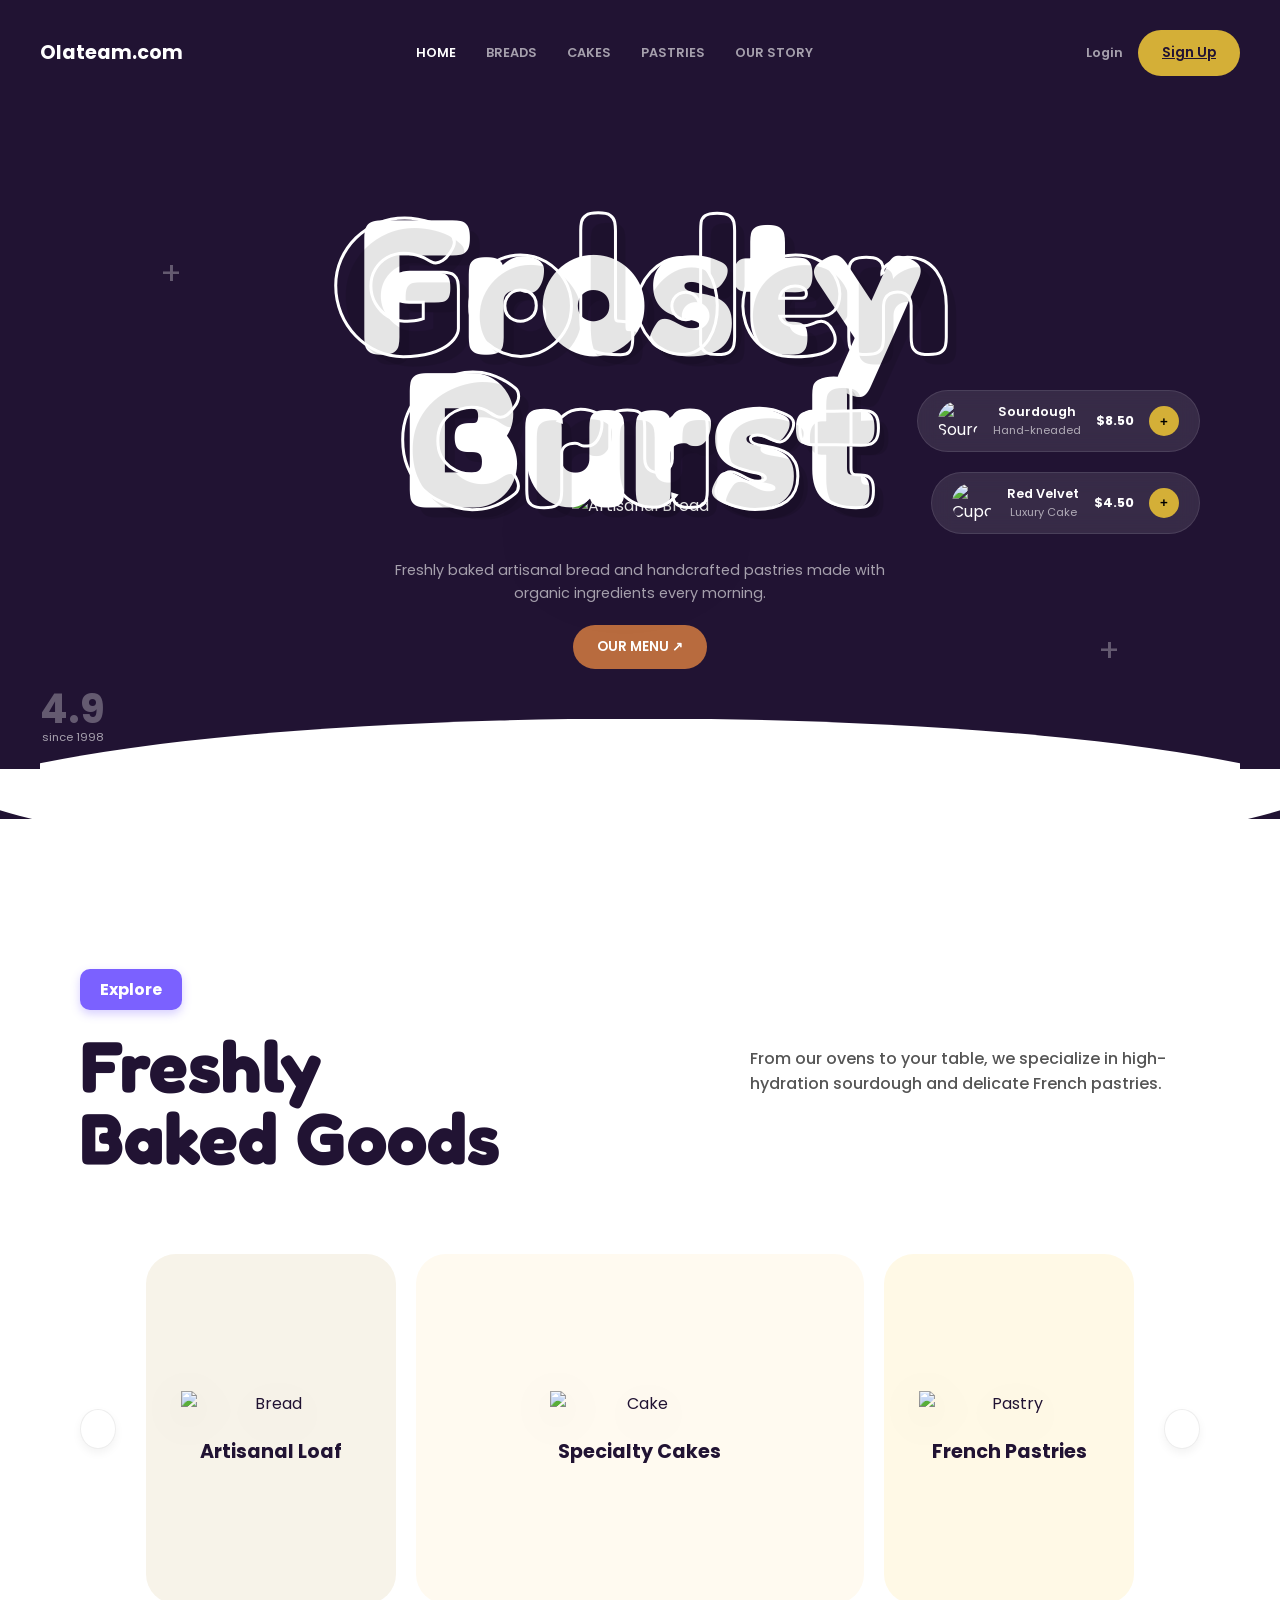
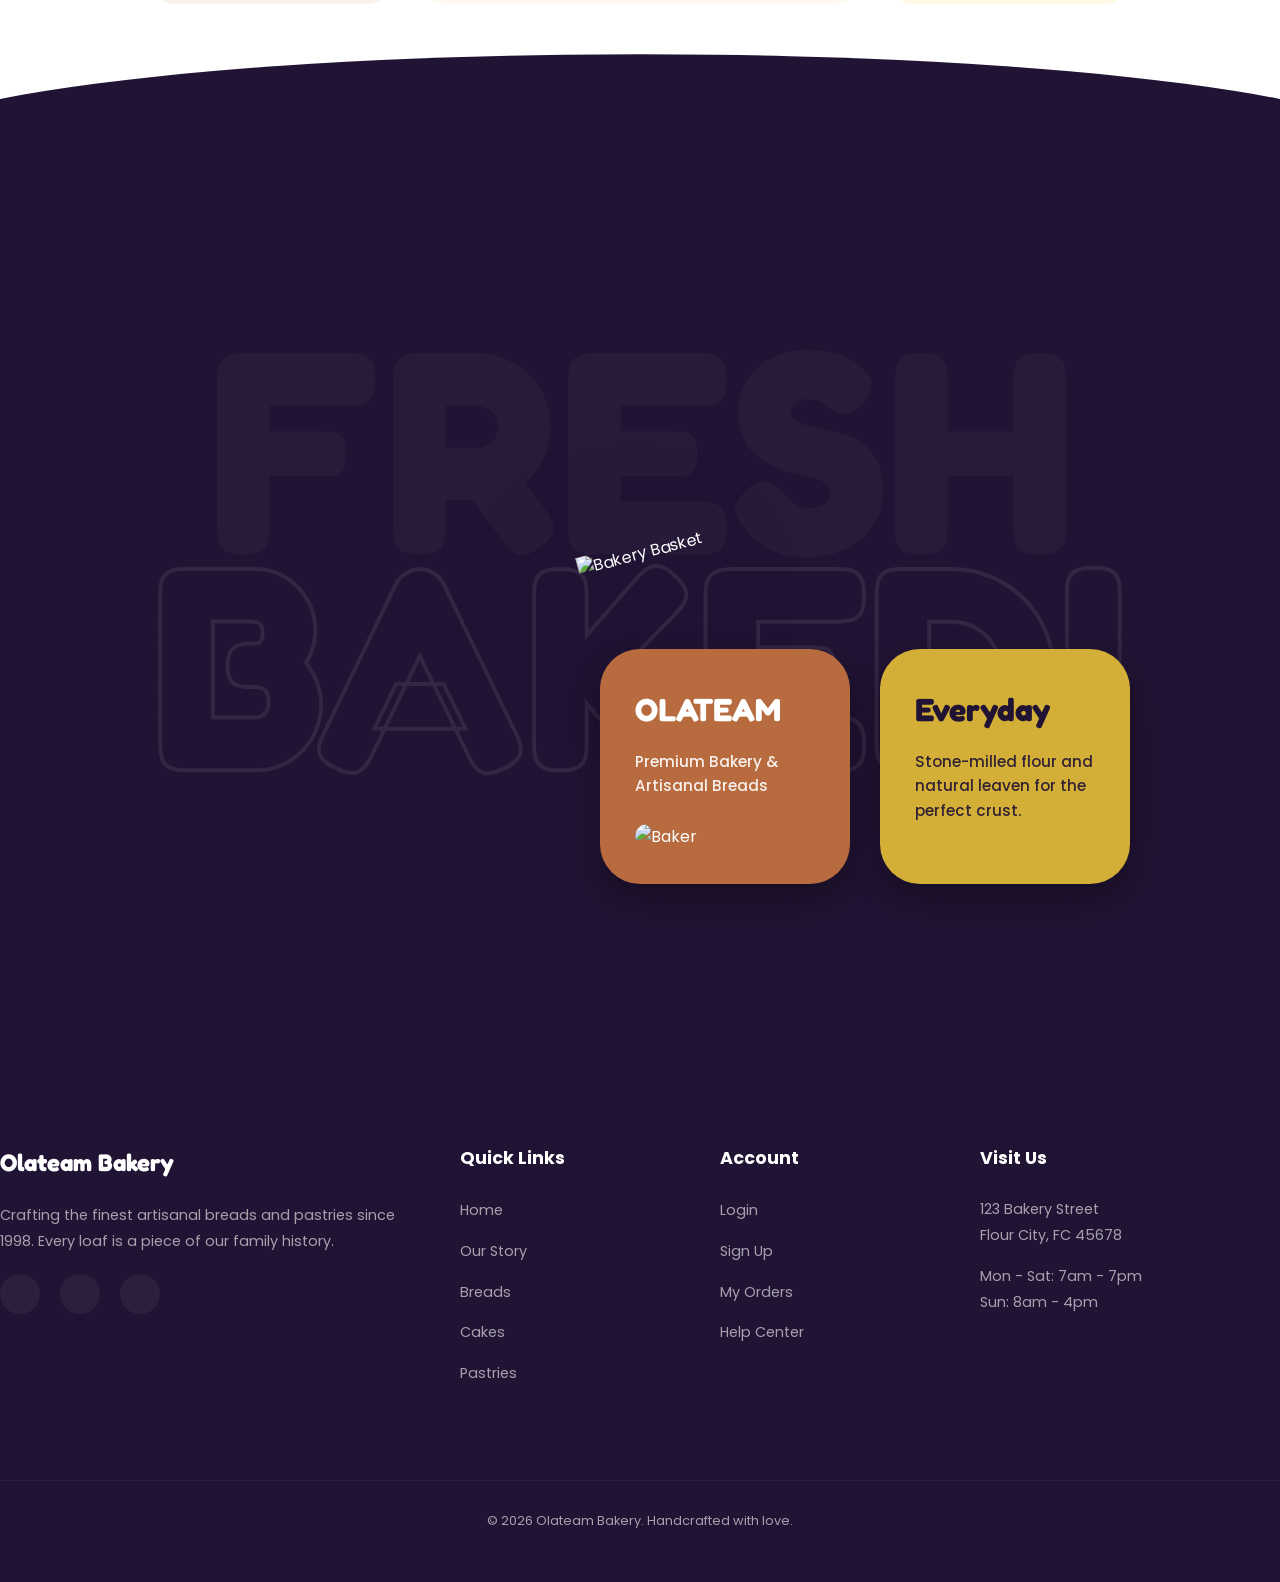
==== index.html @ dab2d13b "first commit" ====
<!DOCTYPE html>
<html lang="en">

<head>
    <meta charset="UTF-8">
    <meta name="viewport" content="width=device-width, initial-scale=1.0">
    <title>Frosty Burst | Delicious Ice Cream</title>
    <link rel="stylesheet" href="styles.css">
    <!-- Google Fonts -->
    <link rel="preconnect" href="https://fonts.googleapis.com">
    <link rel="preconnect" href="https://fonts.gstatic.com" crossorigin>
    <link
        href="https://fonts.googleapis.com/css2?family=Fredoka:wght@300..700&family=Poppins:wght@300;400;600;700&display=swap"
        rel="stylesheet">
    <!-- Lucide Icons -->
    <script src="https://unpkg.com/lucide@latest"></script>
</head>

<body>
    <div class="app-container">
        <!-- Header -->
        <header class="header">
            <div class="logo">Olateam.com</div>
            <nav class="nav">
                <a href="index.html" class="nav-link active">HOME</a>
                <a href="breads.html" class="nav-link">BREADS</a>
                <a href="cakes.html" class="nav-link">CAKES</a>
                <a href="pastries.html" class="nav-link">PASTRIES</a>
                <a href="story.html" class="nav-link">OUR STORY</a>
                <!-- Mobile only links -->
                <a href="login.html" class="nav-link mobile-only">LOGIN</a>
                <a href="signup.html" class="nav-link mobile-only">SIGN UP</a>
            </nav>
            <div class="header-actions">
                <button class="icon-btn" aria-label="Search"><i data-lucide="search"></i></button>
                <button class="icon-btn" aria-label="Cart">
                    <i data-lucide="shopping-bag"></i>
                </button>
                <div class="auth-actions desktop-only">
                    <a href="login.html" class="nav-link">Login</a>
                    <a href="signup.html" class="cta-btn secondary">Sign Up</a>
                </div>
            </div>
        </header>

        <main>
            <!-- Hero Section -->
            <section class="hero centered">
                <div class="hero-content">
                    <h1 class="hero-title">Golden <br> Crust</h1>
                    <div class="hero-character-container">
                        <!-- High quality Artisanal Bread Image -->
                        <img src="https://images.unsplash.com/photo-1549931319-a545dcf3bc73?q=80&w=2070&auto=format&fit=crop"
                            alt="Artisanal Bread" class="hero-img">
                        <div class="decoration dec-1">+</div>
                        <div class="decoration dec-2">+</div>
                        <div class="decoration dec-3">
                            <span class="rating">4.9</span>
                            <span class="sub">since 1998</span>
                        </div>
                    </div>
                    <div class="hero-details">
                        <p class="hero-text">Freshly baked artisanal bread and handcrafted pastries made with organic
                            ingredients every morning.</p>
                        <button class="cta-btn primary">OUR MENU <span class="arrow">↗</span></button>
                    </div>

                    <!-- Quick Menu List -->
                    <div class="quick-menu floating-side">
                        <div class="menu-item">
                            <img src="https://images.unsplash.com/photo-1541167760496-1628856ab772?q=80&w=100&auto=format&fit=crop"
                                alt="Sourdough" class="item-icon">
                            <div class="item-info">
                                <span class="item-name">Sourdough</span>
                                <span class="item-desc">Hand-kneaded</span>
                            </div>
                            <span class="item-price">$8.50</span>
                            <button class="add-btn">+</button>
                        </div>
                        <div class="menu-item">
                            <img src="https://images.unsplash.com/photo-1588195538326-c5b1e9f80a1b?q=80&w=100&auto=format&fit=crop"
                                alt="Cupcake" class="item-icon">
                            <div class="item-info">
                                <span class="item-name">Red Velvet</span>
                                <span class="item-desc">Luxury Cake</span>
                            </div>
                            <span class="item-price">$4.50</span>
                            <button class="add-btn">+</button>
                        </div>
                    </div>
                </div>
            </section>

            <!-- Modal for Real-time Validation -->
            <div id="orderModal" class="modal">
                <div class="modal-content">
                    <span class="close-btn">&times;</span>
                    <h2>Order Your Treats</h2>
                    <form id="orderForm" novalidate>
                        <div class="form-group">
                            <label for="fullName">Full Name</label>
                            <input type="text" id="fullName" placeholder="John Doe" required>
                            <span class="error-msg" id="nameError">Name must be at least 3 characters.</span>
                        </div>
                        <div class="form-group">
                            <label for="email">Email Address</label>
                            <input type="email" id="email" placeholder="john@example.com" required>
                            <span class="error-msg" id="emailError">Please enter a valid email.</span>
                        </div>
                        <div class="form-group">
                            <label for="product">Select Treat</label>
                            <select id="product" required>
                                <option value="">Select a product...</option>
                                <option value="sourdough">Artisanal Sourdough</option>
                                <option value="croissant">Golden Croissant</option>
                                <option value="cake">Luxury Tiered Cake</option>
                            </select>
                            <span class="error-msg" id="productError">Please select a treat.</span>
                        </div>
                        <button type="submit" class="cta-btn primary full-width">Place Order</button>
                    </form>
                </div>
            </div>

            <!-- Creations Section -->
            <section class="creations">
                <div class="section-header">
                    <div class="title-group">
                        <span class="badge">Explore</span>
                        <h2 class="section-title">Freshly <br> Baked Goods</h2>
                    </div>
                    <p class="section-desc">From our ovens to your table, we specialize in high-hydration sourdough and
                        delicate French pastries.</p>
                </div>

                <div class="carousel-container">
                    <button class="carousel-nav prev" aria-label="Previous"><i data-lucide="chevron-left"></i></button>
                    <div class="carousel">
                        <div class="product-card" style="--bg-color: #f7f3e9;">
                            <img src="https://images.unsplash.com/photo-1555507036-ab1f4038808a?q=80&w=300&auto=format&fit=crop"
                                alt="Bread">
                            <h3>Artisanal Loaf</h3>
                        </div>
                        <div class="product-card active" style="--bg-color: #fffaf0;">
                            <img src="https://images.unsplash.com/photo-1578985545062-69928b1d9587?q=80&w=300&auto=format&fit=crop"
                                alt="Cake">
                            <h3>Specialty Cakes</h3>
                        </div>
                        <div class="product-card" style="--bg-color: #fff9e6;">
                            <img src="https://images.unsplash.com/photo-1555507036-ab1f4038808a?q=80&w=300&auto=format&fit=crop"
                                alt="Pastry">
                            <h3>French Pastries</h3>
                        </div>
                    </div>
                    <button class="carousel-nav next" aria-label="Next"><i data-lucide="chevron-right"></i></button>
                </div>
            </section>

            <!-- Promo/Delight Section -->
            <section class="promo">
                <div class="promo-content">
                    <div class="promo-text-bg">
                        <span class="bg-word">FRESH</span>
                        <span class="bg-word outline">BAKED!</span>
                    </div>
                    <div class="promo-image-main">
                        <!-- High quality Bakery Basket Image -->
                        <img src="https://images.unsplash.com/photo-1509440159596-0249088772ff?q=80&w=2072&auto=format&fit=crop"
                            alt="Bakery Basket">
                    </div>

                    <div class="promo-info-cards">
                        <div class="info-card orange">
                            <h3>OLATEAM</h3>
                            <p>Premium Bakery & Artisanal Breads</p>
                            <img src="https://images.unsplash.com/photo-1556210331-09bb098863f9?q=80&w=300&auto=format&fit=crop"
                                alt="Baker">
                        </div>
                        <div class="info-card yellow">
                            <h3>Everyday</h3>
                            <p>Stone-milled flour and natural leaven for the perfect crust.</p>
                        </div>
                    </div>
                </div>
            </section>
        </main>
    </div>

    <footer class="footer">
        <div class="footer-content">
            <div class="footer-section main">
                <div class="footer-logo">Olateam Bakery</div>
                <p class="footer-desc">Crafting the finest artisanal breads and pastries since 1998. Every loaf is a
                    piece of our family history.</p>
                <div class="social-links">
                    <a href="#" aria-label="Facebook"><i data-lucide="facebook"></i></a>
                    <a href="#" aria-label="Instagram"><i data-lucide="instagram"></i></a>
                    <a href="#" aria-label="Twitter"><i data-lucide="twitter"></i></a>
                </div>
            </div>
            <div class="footer-section links">
                <h3 class="footer-title">Quick Links</h3>
                <ul class="footer-links">
                    <li><a href="index.html">Home</a></li>
                    <li><a href="story.html">Our Story</a></li>
                    <li><a href="breads.html">Breads</a></li>
                    <li><a href="cakes.html">Cakes</a></li>
                    <li><a href="pastries.html">Pastries</a></li>
                </ul>
            </div>
            <div class="footer-section links">
                <h3 class="footer-title">Account</h3>
                <ul class="footer-links">
                    <li><a href="login.html">Login</a></li>
                    <li><a href="signup.html">Sign Up</a></li>
                    <li><a href="#">My Orders</a></li>
                    <li><a href="#">Help Center</a></li>
                </ul>
            </div>
            <div class="footer-section contact">
                <h3 class="footer-title">Visit Us</h3>
                <p class="footer-desc">123 Bakery Street<br>Flour City, FC 45678</p>
                <p class="footer-desc" style="margin-top: 15px;">Mon - Sat: 7am - 7pm<br>Sun: 8am - 4pm</p>
            </div>
        </div>
        <div class="footer-bottom">
            <p>&copy; 2026 Olateam Bakery. Handcrafted with love.</p>
        </div>
    </footer>

    <script src="script.js"></script>
    <script>
        lucide.createIcons();
    </script>
</body>

</html>
---- styles.css ----
:root {
    --primary-bg: #211333;
    /* Darker, more premium purple-black */
    --accent-yellow: #d4af37;
    /* Metallic Gold */
    --accent-orange: #b86b3e;
    /* Warm Crust Orange */
    --text-white: #ffffff;
    --text-muted: rgba(255, 255, 255, 0.6);
    --card-bg-light: #fffaf0;
    /* Creamy card background */
    --font-heading: 'Fredoka', sans-serif;
    --font-body: 'Poppins', sans-serif;
    --transition: all 0.4s cubic-bezier(0.165, 0.84, 0.44, 1);
}

* {
    margin: 0;
    padding: 0;
    box-sizing: border-box;
}

body {
    font-family: var(--font-body);
    background-color: var(--primary-bg);
    color: var(--text-white);
    overflow-x: hidden;
    line-height: 1.6;
}

.app-container {
    max-width: 1440px;
    margin: 0 auto;
    padding: 0 40px;
}

/* Header */
.header {
    display: flex;
    justify-content: space-between;
    align-items: center;
    padding: 30px 0;
}

.logo {
    font-size: 1.2rem;
    font-weight: 700;
    color: var(--text-white);
}

.nav {
    display: flex;
    gap: 30px;
}

.nav-link {
    text-decoration: none;
    color: var(--text-muted);
    font-size: 0.8rem;
    font-weight: 600;
    transition: var(--transition);
}

.nav-link:hover,
.nav-link.active {
    color: var(--text-white);
}

.header-actions {
    display: flex;
    align-items: center;
    gap: 20px;
}

.icon-btn {
    background: none;
    border: none;
    color: var(--text-white);
    cursor: pointer;
    font-size: 1.2rem;
    display: flex;
    align-items: center;
    justify-content: center;
}

.cta-btn {
    border: none;
    padding: 12px 24px;
    border-radius: 50px;
    font-weight: 600;
    cursor: pointer;
    transition: var(--transition);
    font-family: var(--font-body);
}

.cta-btn.primary {
    background-color: var(--accent-orange);
    color: var(--text-white);
}

.cta-btn.secondary {
    background-color: var(--accent-yellow);
    color: var(--primary-bg);
    font-size: 0.85rem;
}

.cta-btn:hover {
    transform: translateY(-2px);
    box-shadow: 0 5px 15px rgba(0, 0, 0, 0.2);
}

/* Hero Section Centered */
.hero.centered {
    position: relative;
    padding: 100px 0 150px;
    background-color: var(--primary-bg);
    text-align: center;
}

.hero.centered .hero-content {
    display: flex;
    flex-direction: column;
    align-items: center;
    justify-content: center;
}

.hero.centered .hero-title {
    font-size: 12rem;
    position: relative;
    margin-bottom: -60px;
    text-align: center;
}

.hero.centered .hero-character-container {
    margin: 40px auto;
}

.hero.centered .hero-details {
    max-width: 500px;
}

.hero.centered .quick-menu.floating-side {
    position: absolute;
    right: 40px;
    top: 50%;
    transform: translateY(-50%);
    gap: 20px;
}

/* Modal Styling */
.modal {
    display: none;
    position: fixed;
    z-index: 1000;
    left: 0;
    top: 0;
    width: 100%;
    height: 100%;
    background-color: rgba(0, 0, 0, 0.8);
    backdrop-filter: blur(8px);
    align-items: center;
    justify-content: center;
}

.modal.active {
    display: flex;
}

.modal-content {
    background-color: #fff;
    padding: 50px;
    border-radius: 40px;
    width: 100%;
    max-width: 500px;
    position: relative;
    color: var(--primary-bg);
    animation: modalIn 0.5s cubic-bezier(0.175, 0.885, 0.32, 1.275);
}

@keyframes modalIn {
    from {
        transform: scale(0.8);
        opacity: 0;
    }

    to {
        transform: scale(1);
        opacity: 1;
    }
}

.close-btn {
    position: absolute;
    top: 25px;
    right: 30px;
    font-size: 2rem;
    cursor: pointer;
    color: #ccc;
    transition: var(--transition);
}

.close-btn:hover {
    color: var(--primary-bg);
}

.modal-content h2 {
    font-family: var(--font-heading);
    font-size: 2.5rem;
    margin-bottom: 30px;
}

.form-group {
    margin-bottom: 25px;
    text-align: left;
}

.form-group label {
    display: block;
    font-size: 0.9rem;
    font-weight: 700;
    margin-bottom: 10px;
    color: #666;
}

.form-group input,
.form-group select {
    width: 100%;
    padding: 15px 20px;
    border: 2px solid #eee;
    border-radius: 15px;
    font-family: var(--font-body);
    font-size: 1rem;
    transition: var(--transition);
}

.form-group input:focus {
    border-color: #7b61ff;
    outline: none;
}

.form-group .error-msg {
    color: #ff4d4d;
    font-size: 0.75rem;
    font-weight: 600;
    margin-top: 5px;
    display: none;
}

.form-group.invalid input {
    border-color: #ff4d4d;
}

.form-group.invalid .error-msg {
    display: block;
}

.form-group.valid input {
    border-color: #00c853;
}

/* Sub-page Hero */
.hero.subpage {
    padding: 80px 0 120px;
    background-color: var(--primary-bg);
    position: relative;
    text-align: center;
}

.hero-title.small {
    font-size: 6rem;
    line-height: 0.9;
    margin-bottom: 20px;
}

.hero-text.centered {
    margin: 0 auto;
    max-width: 600px;
}

.wave-transition {
    position: absolute;
    bottom: 0;
    left: 0;
    width: 100%;
    height: 100px;
    background-color: #fff;
    clip-path: ellipse(60% 100% at 50% 100%);
}

.product-grid-section {
    background-color: #fff;
    padding: 100px 40px;
    margin: 0 -40px;
}

.grid {
    display: grid;
    grid-template-columns: repeat(auto-fit, minmax(300px, 1fr));
    gap: 40px;
    max-width: 1200px;
    margin: 0 auto;
}

.story-content {
    background-color: #fff;
    padding: 100px 40px;
    margin: 0 -40px;
}

.story-text-container {
    max-width: 800px;
    margin: 0 auto;
    text-align: center;
}

.story-text-container p {
    font-size: 1.2rem;
    color: #444;
    margin-bottom: 40px;
    line-height: 1.8;
}

.story-text-container img {
    width: 100%;
    border-radius: 40px;
    box-shadow: 0 20px 40px rgba(0, 0, 0, 0.1);
}

.full-width {
    width: 100%;
}

/* Hero Section */
.hero {
    position: relative;
    padding: 60px 0 120px;
    background-color: var(--primary-bg);
}

.hero::after {
    content: '';
    position: absolute;
    bottom: 0;
    left: 0;
    width: 100%;
    height: 100px;
    background-color: #fff;
    clip-path: ellipse(60% 100% at 50% 100%);
}

.hero-content {
    display: grid;
    grid-template-columns: 1.2fr 1fr;
    grid-template-areas:
        "title quick"
        "char quick"
        "details quick";
    gap: 0;
    align-items: center;
}

.hero-title {
    grid-area: title;
    font-family: var(--font-heading);
    font-size: 10rem;
    line-height: 0.8;
    margin-bottom: -40px;
    z-index: 2;
    -webkit-text-stroke: 3px var(--text-white);
    color: transparent;
    text-shadow: 10px 10px 0px rgba(0, 0, 0, 0.1);
    position: relative;
}

.hero-title::before {
    content: 'Frosty Burst';
    position: absolute;
    top: 0;
    left: 0;
    color: var(--text-white);
    -webkit-text-stroke: 0;
    z-index: -1;
}

.hero-img {
    width: 500px;
    height: auto;
    filter: drop-shadow(0 30px 60px rgba(0, 0, 0, 0.4));
    z-index: 3;
    animation: floating 3s ease-in-out infinite;
}

@keyframes floating {

    0%,
    100% {
        transform: translateY(0);
    }

    50% {
        transform: translateY(-20px);
    }
}

.decoration {
    position: absolute;
    font-size: 2rem;
    color: rgba(255, 255, 255, 0.3);
}

.dec-1 {
    top: 20%;
    left: 10%;
}

.dec-2 {
    bottom: 20%;
    right: 10%;
}

.dec-3 {
    bottom: 10%;
    left: 0;
    display: flex;
    flex-direction: column;
}

.dec-3 .rating {
    font-size: 2.5rem;
    font-weight: 700;
    line-height: 1;
}

.dec-3 .sub {
    font-size: 0.7rem;
    color: var(--text-muted);
}

.hero-details {
    grid-area: details;
    max-width: 300px;
}

.hero-text {
    font-size: 0.9rem;
    color: var(--text-muted);
    margin-bottom: 20px;
}

/* Quick Menu */
.quick-menu {
    grid-area: quick;
    display: flex;
    flex-direction: column;
    gap: 15px;
    justify-content: center;
}

.menu-item {
    background-color: rgba(255, 255, 255, 0.1);
    backdrop-filter: blur(10px);
    border-radius: 50px;
    padding: 10px 20px;
    display: flex;
    align-items: center;
    gap: 15px;
    width: fit-content;
    align-self: flex-end;
    border: 1px solid rgba(255, 255, 255, 0.1);
}

.item-icon {
    width: 40px;
    height: 40px;
    object-fit: cover;
    border-radius: 50%;
}

.item-info {
    display: flex;
    flex-direction: column;
}

.item-name {
    font-size: 0.8rem;
    font-weight: 600;
}

.item-desc {
    font-size: 0.7rem;
    color: var(--text-muted);
}

.item-price {
    font-size: 0.8rem;
    font-weight: 700;
}

.add-btn {
    background-color: var(--accent-yellow);
    border: none;
    width: 30px;
    height: 30px;
    border-radius: 50%;
    font-weight: bold;
    cursor: pointer;
    display: flex;
    align-items: center;
    justify-content: center;
}

/* Creations Section */
.creations {
    background-color: #fff;
    color: var(--primary-bg);
    margin: 0 -40px;
    padding: 150px 80px 100px;
    position: relative;
}

.creations::before {
    content: '';
    position: absolute;
    top: -50px;
    left: 0;
    width: 100%;
    height: 100px;
    background-color: #fff;
    clip-path: ellipse(55% 100% at 50% 0%);
}

.creations::after {
    content: '';
    position: absolute;
    bottom: -50px;
    left: 0;
    width: 100%;
    height: 100px;
    background-color: var(--primary-bg);
    clip-path: ellipse(60% 100% at 50% 100%);
    z-index: 2;
}

.section-header {
    display: flex;
    justify-content: space-between;
    align-items: center;
    margin-bottom: 80px;
    gap: 40px;
}

.badge {
    background-color: #7b61ff;
    color: #fff;
    padding: 8px 20px;
    border-radius: 10px;
    font-size: 1rem;
    font-weight: 700;
    display: inline-block;
    margin-bottom: 20px;
    box-shadow: 0 4px 10px rgba(123, 97, 255, 0.3);
}

.section-title {
    font-family: var(--font-heading);
    font-size: 4.5rem;
    line-height: 1;
    color: var(--primary-bg);
}

.section-desc {
    max-width: 450px;
    font-size: 1rem;
    color: #555;
    font-weight: 500;
}

.carousel-container {
    display: flex;
    align-items: center;
    gap: 30px;
    position: relative;
    z-index: 1;
}

.carousel {
    display: flex;
    gap: 20px;
    overflow: hidden;
    width: 100%;
}

.product-card {
    background-color: var(--bg-color);
    min-width: 250px;
    height: 350px;
    border-radius: 30px;
    padding: 30px;
    display: flex;
    flex-direction: column;
    align-items: center;
    justify-content: center;
    text-align: center;
    transition: var(--transition);
}

.product-card img {
    width: 180px;
    height: auto;
    filter: drop-shadow(0 10px 20px rgba(0, 0, 0, 0.1));
    margin-bottom: 20px;
}

.product-card h3 {
    font-weight: 700;
    font-size: 1.2rem;
}

.product-card.active {
    flex-grow: 1.2;
}

.carousel-nav {
    background-color: #fff;
    border: 1px solid #eee;
    width: 40px;
    height: 40px;
    border-radius: 50%;
    cursor: pointer;
    display: flex;
    align-items: center;
    justify-content: center;
    box-shadow: 0 4px 10px rgba(0, 0, 0, 0.05);
}

/* Promo Section */
.promo {
    padding: 150px 0;
    background-color: var(--primary-bg);
    margin: 0 -40px;
    overflow: hidden;
}

.promo-content {
    position: relative;
    display: flex;
    justify-content: center;
    align-items: center;
    height: 600px;
}

.promo-text-bg {
    position: absolute;
    width: 100%;
    height: 100%;
    display: flex;
    flex-direction: column;
    align-items: center;
    justify-content: center;
    z-index: 0;
    pointer-events: none;
    user-select: none;
}

.bg-word {
    font-family: var(--font-heading);
    font-size: 18rem;
    font-weight: 900;
    line-height: 0.75;
    color: rgba(255, 255, 255, 0.03);
    white-space: nowrap;
}

.bg-word.outline {
    -webkit-text-stroke: 4px rgba(255, 255, 255, 0.08);
    color: transparent;
}

.promo-image-main {
    z-index: 2;
    filter: drop-shadow(0 40px 80px rgba(0, 0, 0, 0.6));
}

.promo-image-main img {
    width: 650px;
    transform: rotate(-15deg);
    transition: transform 0.5s ease;
}

.promo-image-main:hover img {
    transform: rotate(-5deg) scale(1.05);
}

.promo-info-cards {
    position: absolute;
    bottom: 0;
    right: 150px;
    display: flex;
    gap: 30px;
    z-index: 3;
}

.info-card {
    border-radius: 40px;
    padding: 35px;
    width: 250px;
    box-shadow: 0 15px 35px rgba(0, 0, 0, 0.3);
    transform: translateY(30px);
}

.info-card.orange {
    background-color: var(--accent-orange);
}

.info-card.yellow {
    background-color: var(--accent-yellow);
    color: var(--primary-bg);
}

.info-card h3 {
    font-size: 2rem;
    font-family: var(--font-heading);
    margin-bottom: 15px;
}

.info-card p {
    font-size: 0.95rem;
    font-weight: 500;
    opacity: 0.9;
}

.info-card img {
    width: 100%;
    border-radius: 25px;
    margin-top: 25px;
    object-fit: cover;
    height: 180px;
}

/* Responsive */
@media (max-width: 1024px) {
    .hero-content {
        grid-template-columns: 1fr;
        grid-template-areas:
            "title"
            "char"
            "details"
            "quick";
    }

    .hero-title {
        font-size: 6rem;
        text-align: center;
    }

    .hero-img {
        width: 300px;
    }

    .quick-menu {
        align-self: center;
        align-items: center;
    }
}

/* Glassmorphism Classes */
.glass {
    background: rgba(255, 255, 255, 0.05);
    backdrop-filter: blur(15px);
    -webkit-backdrop-filter: blur(15px);
    border: 1px solid rgba(255, 255, 255, 0.1);
    box-shadow: 0 25px 50px rgba(0, 0, 0, 0.2);
}

/* Auth Pages Styling */
.auth-page {
    background: radial-gradient(circle at top right, #351f50 0%, var(--primary-bg) 60%);
    min-height: 100vh;
}

.auth-main {
    display: flex;
    justify-content: center;
    align-items: center;
    padding: 60px 0;
}

.auth-card {
    padding: 50px;
    border-radius: 40px;
    width: 100%;
    max-width: 500px;
    animation: slideUp 0.8s cubic-bezier(0.165, 0.84, 0.44, 1);
}

.auth-header {
    text-align: center;
    margin-bottom: 40px;
}

.auth-header h1 {
    font-family: var(--font-heading);
    font-size: 2.8rem;
    margin-bottom: 10px;
}

.auth-header p {
    color: var(--text-muted);
    font-size: 0.95rem;
}

/* Floating Labels */
.form-group.floating {
    position: relative;
    margin-bottom: 30px;
}

.form-group.floating input {
    width: 100%;
    padding: 20px 20px 10px;
    background: rgba(255, 255, 255, 0.05);
    border: 2px solid rgba(255, 255, 255, 0.1);
    border-radius: 15px;
    color: #fff;
    font-size: 1rem;
    transition: var(--transition);
}

.form-group.floating label {
    position: absolute;
    left: 20px;
    top: 50%;
    transform: translateY(-50%);
    color: var(--text-muted);
    pointer-events: none;
    transition: var(--transition);
    font-weight: 500;
}

.form-group.floating input:focus,
.form-group.floating input:not(:placeholder-shown) {
    padding-top: 25px;
    padding-bottom: 5px;
    border-color: var(--accent-yellow);
}

.form-group.floating input:focus+label,
.form-group.floating input:not(:placeholder-shown)+label {
    top: 15px;
    font-size: 0.75rem;
    color: var(--accent-yellow);
}

/* Password Wrapper */
.password-wrapper {
    position: relative;
}

.toggle-password {
    position: absolute;
    right: 15px;
    top: 50%;
    transform: translateY(-50%);
    background: none;
    border: none;
    color: var(--text-muted);
    cursor: pointer;
    display: flex;
    align-items: center;
}

/* Strength Meter */
.password-strength {
    margin-top: 10px;
}

.strength-bar {
    height: 4px;
    width: 100%;
    background: rgba(255, 255, 255, 0.1);
    border-radius: 2px;
    margin-bottom: 5px;
    overflow: hidden;
    position: relative;
}

.strength-bar::after {
    content: '';
    position: absolute;
    left: 0;
    top: 0;
    height: 100%;
    width: 0%;
    background: #ff4d4d;
    transition: width 0.3s ease, background 0.3s ease;
}

.strength-bar.weak::after {
    width: 33%;
    background: #ff4d4d;
}

.strength-bar.medium::after {
    width: 66%;
    background: #ffd700;
}

.strength-bar.strong::after {
    width: 100%;
    background: #00c853;
}

.strength-text {
    font-size: 0.7rem;
    color: var(--text-muted);
    text-transform: uppercase;
    letter-spacing: 1px;
}

/* Checkbox Styling */
.checkbox-container {
    display: flex;
    align-items: center;
    gap: 10px;
    cursor: pointer;
    font-size: 0.9rem;
    color: var(--text-muted);
}

.checkbox-container input {
    display: none;
}

.checkmark {
    width: 20px;
    height: 20px;
    border: 2px solid rgba(255, 255, 255, 0.2);
    border-radius: 6px;
    position: relative;
    transition: var(--transition);
}

.checkbox-container input:checked+.checkmark {
    background-color: var(--accent-yellow);
    border-color: var(--accent-yellow);
}

.checkmark::after {
    content: '✓';
    position: absolute;
    left: 50%;
    top: 50%;
    transform: translate(-50%, -50%);
    color: var(--primary-bg);
    font-size: 0.8rem;
    font-weight: 700;
    display: none;
}

.checkbox-container input:checked+.checkmark::after {
    display: block;
}

/* Animations */
@keyframes slideUp {
    from {
        opacity: 0;
        transform: translateY(30px);
    }

    to {
        opacity: 1;
        transform: translateY(0);
    }
}

.form-row {
    display: grid;
    grid-template-columns: 1fr 1fr;
    gap: 20px;
}

.auth-footer {
    margin-top: 30px;
    text-align: center;
    font-size: 0.9rem;
    color: var(--text-muted);
}

.auth-footer a {
    color: var(--accent-yellow);
    text-decoration: none;
    font-weight: 600;
}

.forgot-password {
    font-size: 0.85rem;
    color: var(--accent-yellow);
    text-decoration: none;
}

.form-options {
    display: flex;
    justify-content: space-between;
    align-items: center;
    margin-bottom: 30px;
}

/* Responsive fixes for new elements */
@media (max-width: 768px) {
    .form-row {
        grid-template-columns: 1fr;
    }

    .auth-card {
        padding: 30px 20px;
    }

    .auth-header h1 {
        font-size: 2.2rem;
    }
}

/* Footer */
.footer {
    background-color: var(--primary-bg);
    color: var(--text-white);
    padding: 100px 0 50px;
    margin: 40px -40px 0;
}

.footer-content {
    display: grid;
    grid-template-columns: 2fr 1fr 1fr 1.5fr;
    gap: 60px;
    max-width: 1440px;
    margin: 0 auto;
    padding: 0 40px;
}

.footer-logo {
    font-size: 1.5rem;
    font-weight: 700;
    margin-bottom: 20px;
    font-family: var(--font-heading);
}

.footer-desc {
    color: var(--text-muted);
    font-size: 0.9rem;
    line-height: 1.8;
}

.footer-title {
    font-size: 1.1rem;
    font-weight: 700;
    margin-bottom: 25px;
    color: var(--text-white);
}

.footer-links {
    list-style: none;
}

.footer-links li {
    margin-bottom: 15px;
}

.footer-links a {
    color: var(--text-muted);
    text-decoration: none;
    font-size: 0.9rem;
    transition: var(--transition);
}

.footer-links a:hover {
    color: var(--accent-yellow);
    padding-left: 5px;
}

.social-links {
    display: flex;
    gap: 20px;
    margin-top: 20px;
}

.social-links a {
    color: var(--text-white);
    background: rgba(255, 255, 255, 0.05);
    width: 40px;
    height: 40px;
    border-radius: 50%;
    display: flex;
    align-items: center;
    justify-content: center;
    transition: var(--transition);
}

.social-links a:hover {
    background: var(--accent-yellow);
    color: var(--primary-bg);
    transform: translateY(-5px);
}

.footer-bottom {
    border-top: 1px solid rgba(255, 255, 255, 0.05);
    margin-top: 80px;
    padding-top: 30px;
    text-align: center;
    color: var(--text-muted);
    font-size: 0.8rem;
}

/* Cart Badge */
.header-actions .icon-btn {
    position: relative;
}

.cart-badge {
    position: absolute;
    top: -5px;
    right: -5px;
    background-color: var(--accent-orange);
    color: #fff;
    font-size: 0.7rem;
    padding: 2px 6px;
    border-radius: 10px;
    font-weight: 700;
    pointer-events: none;
}

/* Mobile Toggle Display */
@media (max-width: 768px) {
    .menu-toggle {
        display: flex !important;
        z-index: 1001;
    }

    .nav {
        position: fixed;
        top: 0;
        right: -100%;
        width: 80%;
        height: 100vh;
        background: var(--primary-bg);
        flex-direction: column;
        justify-content: center;
        align-items: center;
        z-index: 1000;
        transition: var(--transition);
        box-shadow: -10px 0 30px rgba(0, 0, 0, 0.3);
        gap: 40px;
    }

    .nav.active {
        right: 0;
    }

    .nav-link {
        font-size: 1.5rem;
    }

    .footer-content {
        grid-template-columns: 1fr;
        gap: 40px;
    }

    .desktop-only {
        display: none !important;
    }

    .mobile-only {
        display: block !important;
    }
}

.desktop-only {
    display: block;
}

.mobile-only {
    display: none;
}

.auth-actions {
    display: flex;
    align-items: center;
    gap: 15px;
}

/* Contact Page specific */
.contact-section {
    padding: 100px 40px;
    background: #fff;
    margin: 0 -40px;
}

.contact-grid {
    display: grid;
    grid-template-columns: 1fr 1.5fr;
    gap: 60px;
    max-width: 1200px;
    margin: 0 auto;
}

.contact-info {
    display: flex;
    flex-direction: column;
    gap: 30px;
}

.contact-info .info-card {
    padding: 30px;
    border-radius: 25px;
    color: var(--primary-bg);
    background: var(--card-bg-light);
}

.contact-info .info-card i {
    color: var(--accent-orange);
    margin-bottom: 15px;
}

.contact-form-container {
    padding: 50px;
    border-radius: 40px;
    background: var(--primary-bg) !important;
    /* Force dark for glass look */
    color: #fff;
}

@media (max-width: 992px) {
    .contact-grid {
        grid-template-columns: 1fr;
    }
}
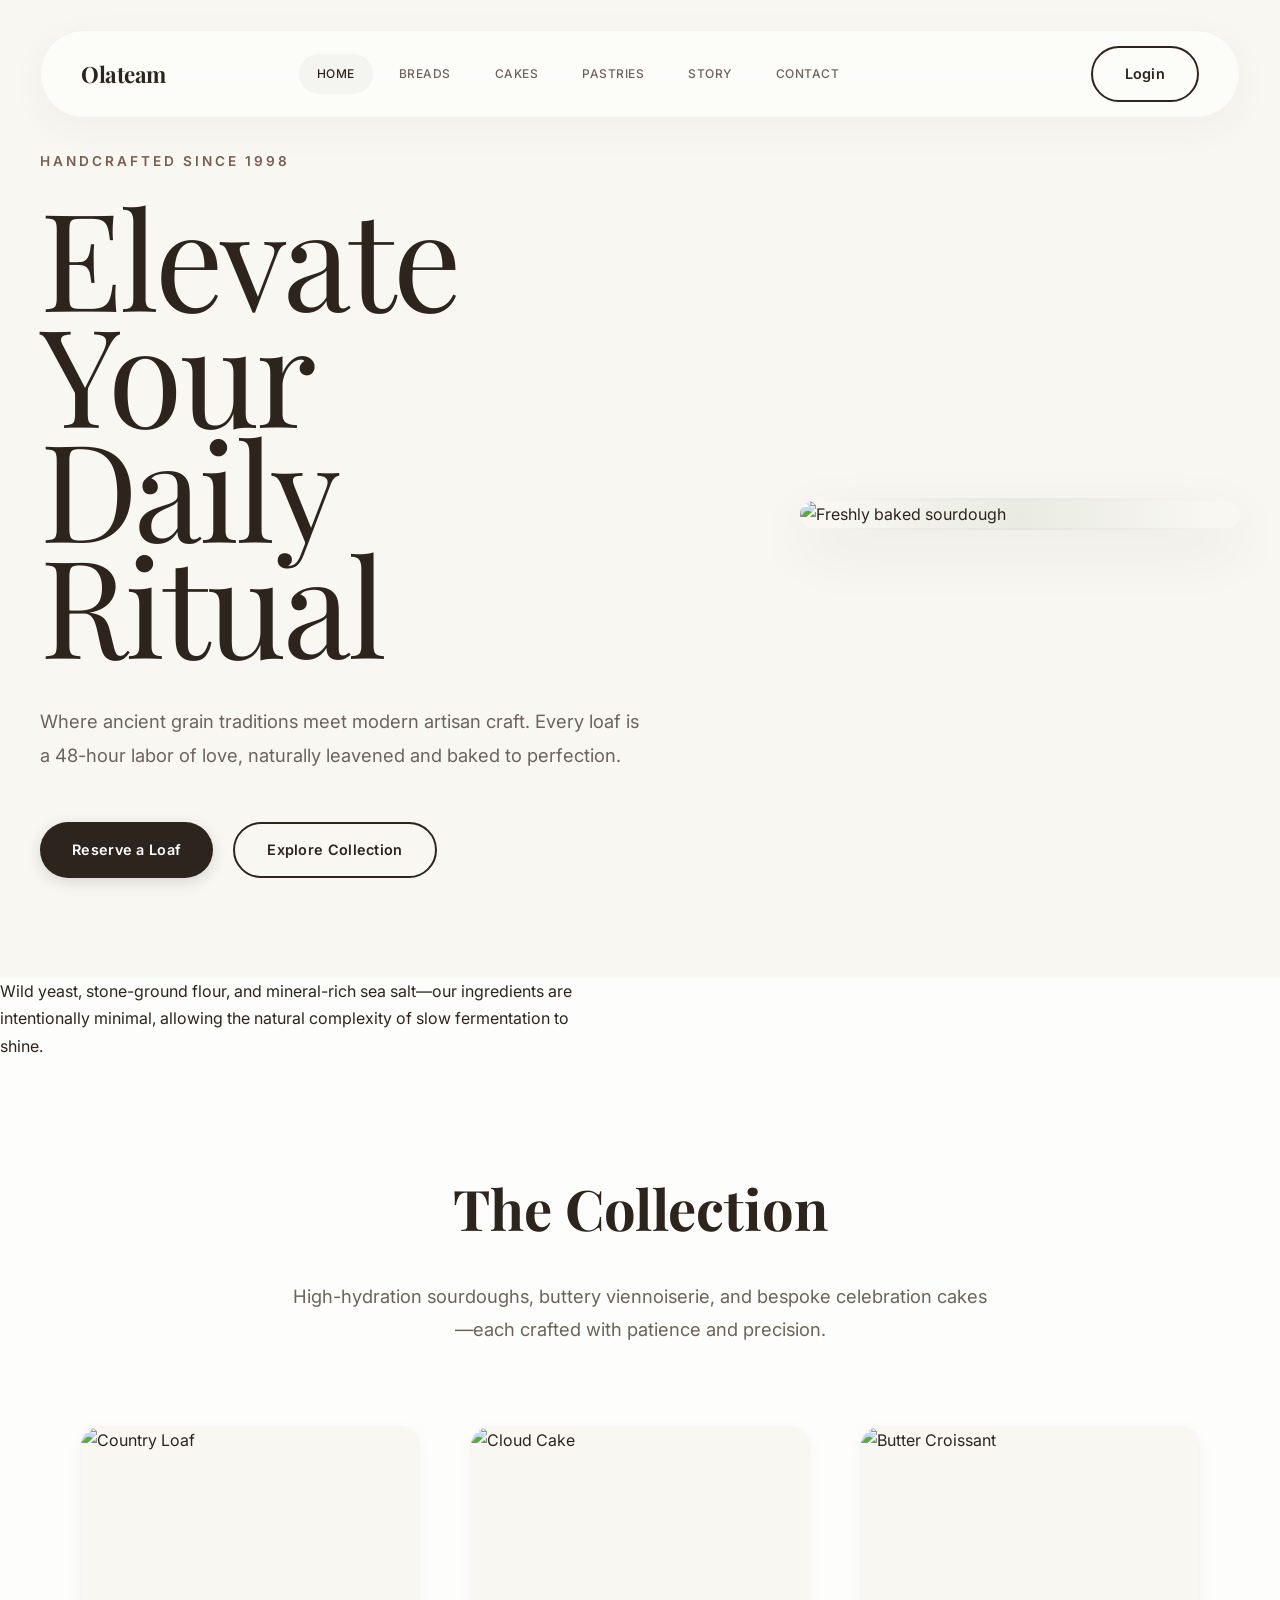
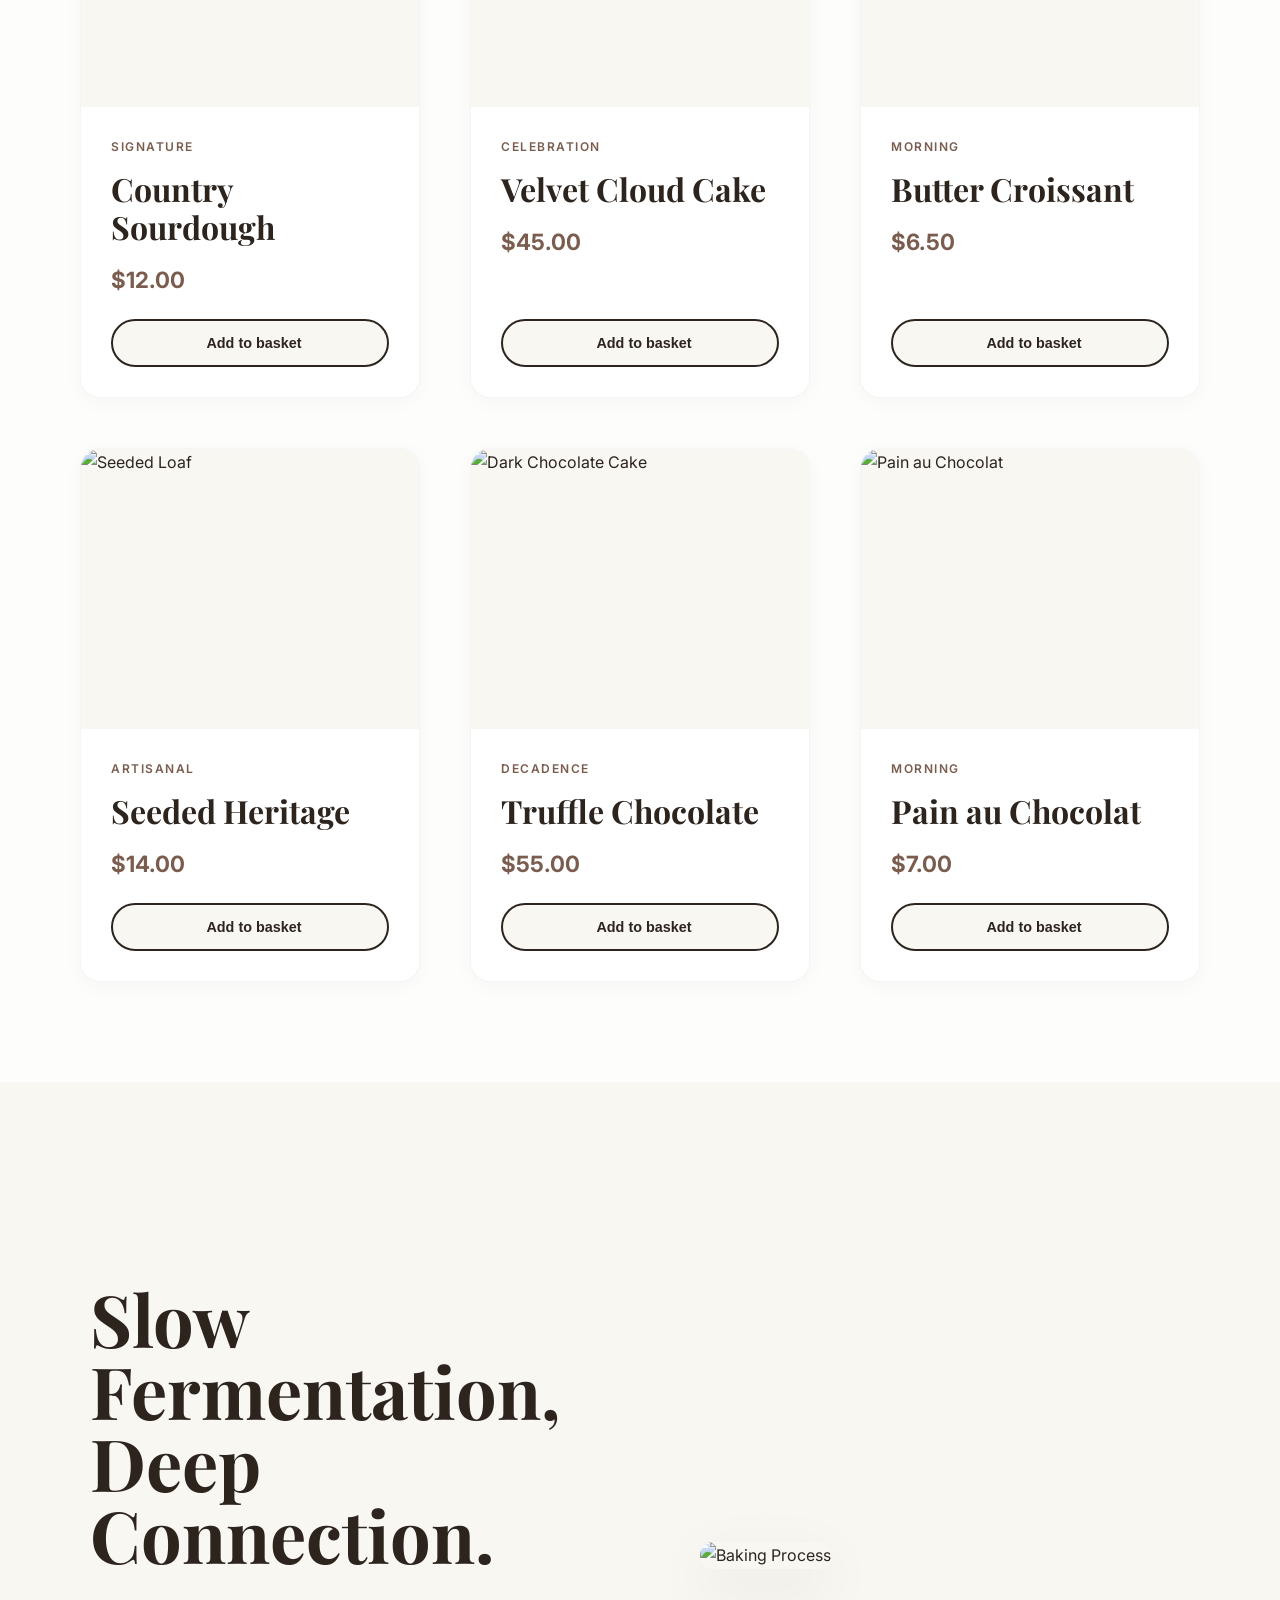
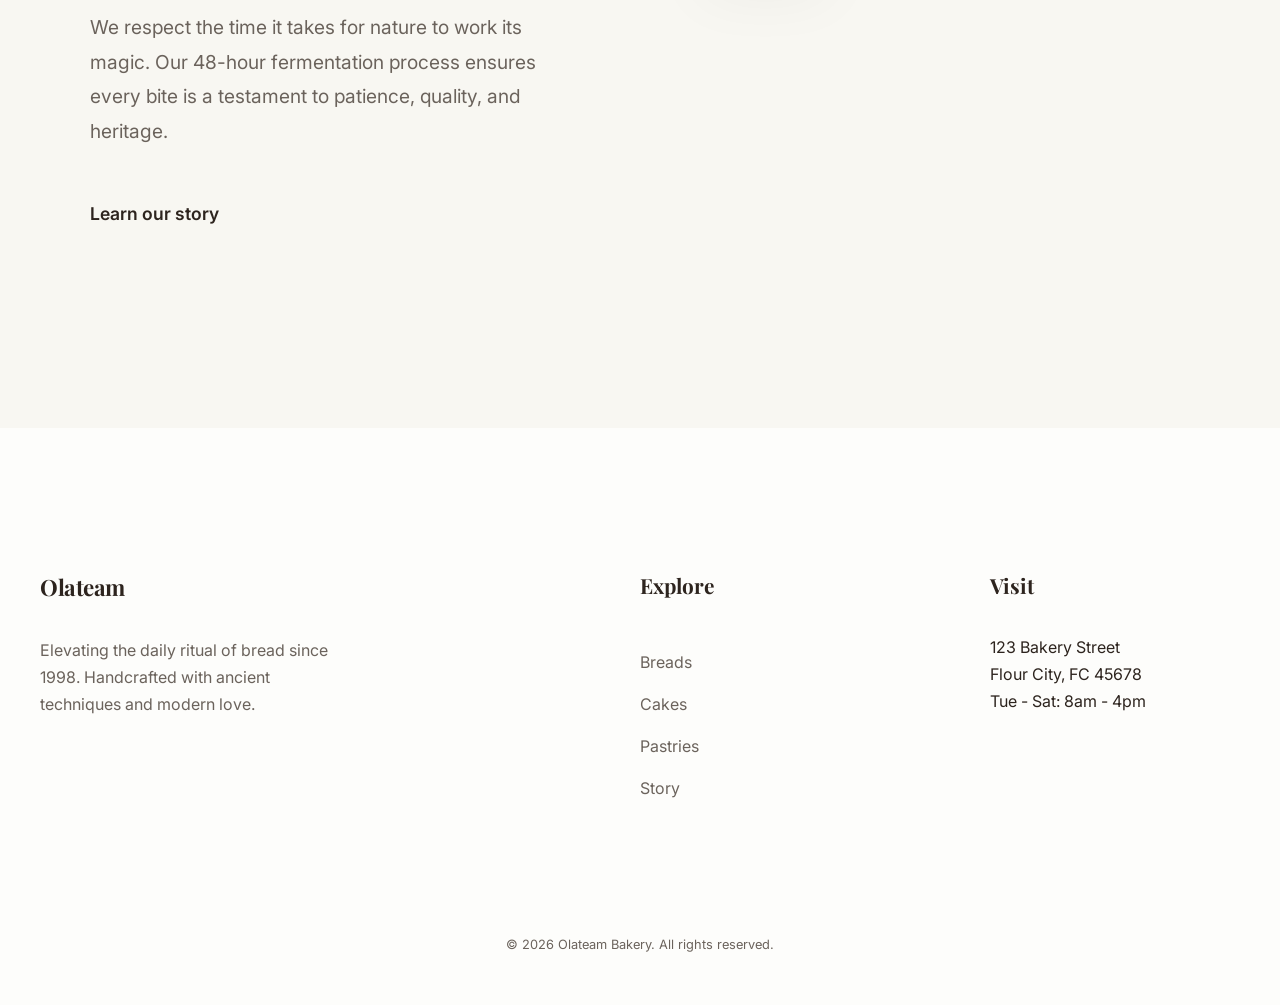
==== commit 13f6146d: "full change" ====
--- a/index.html
+++ b/index.html
@@ -4,32 +4,23 @@
 <head>
     <meta charset="UTF-8">
     <meta name="viewport" content="width=device-width, initial-scale=1.0">
-    <title>Frosty Burst | Delicious Ice Cream</title>
+    <title>Olateam Bakery | Artisanal Excellence</title>
     <link rel="stylesheet" href="styles.css">
-    <!-- Google Fonts -->
-    <link rel="preconnect" href="https://fonts.googleapis.com">
-    <link rel="preconnect" href="https://fonts.gstatic.com" crossorigin>
-    <link
-        href="https://fonts.googleapis.com/css2?family=Fredoka:wght@300..700&family=Poppins:wght@300;400;600;700&display=swap"
-        rel="stylesheet">
     <!-- Lucide Icons -->
     <script src="https://unpkg.com/lucide@latest"></script>
 </head>
 
 <body>
     <div class="app-container">
-        <!-- Header -->
         <header class="header">
-            <div class="logo">Olateam.com</div>
+            <div class="logo">Olateam</div>
             <nav class="nav">
-                <a href="index.html" class="nav-link active">HOME</a>
-                <a href="breads.html" class="nav-link">BREADS</a>
-                <a href="cakes.html" class="nav-link">CAKES</a>
-                <a href="pastries.html" class="nav-link">PASTRIES</a>
-                <a href="story.html" class="nav-link">OUR STORY</a>
-                <!-- Mobile only links -->
-                <a href="login.html" class="nav-link mobile-only">LOGIN</a>
-                <a href="signup.html" class="nav-link mobile-only">SIGN UP</a>
+                <a href="index.html" class="nav-link active">Home</a>
+                <a href="breads.html" class="nav-link">Breads</a>
+                <a href="cakes.html" class="nav-link">Cakes</a>
+                <a href="pastries.html" class="nav-link">Pastries</a>
+                <a href="story.html" class="nav-link">Story</a>
+                <a href="contact.html" class="nav-link">Contact</a>
             </nav>
             <div class="header-actions">
                 <button class="icon-btn" aria-label="Search"><i data-lucide="search"></i></button>
@@ -37,196 +28,191 @@
                     <i data-lucide="shopping-bag"></i>
                 </button>
                 <div class="auth-actions desktop-only">
-                    <a href="login.html" class="nav-link">Login</a>
-                    <a href="signup.html" class="cta-btn secondary">Sign Up</a>
+                    <a href="login.html" class="cta-btn secondary">Login</a>
                 </div>
             </div>
         </header>
 
         <main>
-            <!-- Hero Section -->
-            <section class="hero centered">
+            <section class="hero active">
                 <div class="hero-content">
-                    <h1 class="hero-title">Golden <br> Crust</h1>
-                    <div class="hero-character-container">
-                        <!-- High quality Artisanal Bread Image -->
-                        <img src="https://images.unsplash.com/photo-1549931319-a545dcf3bc73?q=80&w=2070&auto=format&fit=crop"
-                            alt="Artisanal Bread" class="hero-img">
-                        <div class="decoration dec-1">+</div>
-                        <div class="decoration dec-2">+</div>
-                        <div class="decoration dec-3">
-                            <span class="rating">4.9</span>
-                            <span class="sub">since 1998</span>
-                        </div>
-                    </div>
-                    <div class="hero-details">
-                        <p class="hero-text">Freshly baked artisanal bread and handcrafted pastries made with organic
-                            ingredients every morning.</p>
-                        <button class="cta-btn primary">OUR MENU <span class="arrow">↗</span></button>
-                    </div>
-
-                    <!-- Quick Menu List -->
-                    <div class="quick-menu floating-side">
-                        <div class="menu-item">
-                            <img src="https://images.unsplash.com/photo-1541167760496-1628856ab772?q=80&w=100&auto=format&fit=crop"
-                                alt="Sourdough" class="item-icon">
-                            <div class="item-info">
-                                <span class="item-name">Sourdough</span>
-                                <span class="item-desc">Hand-kneaded</span>
-                            </div>
-                            <span class="item-price">$8.50</span>
-                            <button class="add-btn">+</button>
-                        </div>
-                        <div class="menu-item">
-                            <img src="https://images.unsplash.com/photo-1588195538326-c5b1e9f80a1b?q=80&w=100&auto=format&fit=crop"
-                                alt="Cupcake" class="item-icon">
-                            <div class="item-info">
-                                <span class="item-name">Red Velvet</span>
-                                <span class="item-desc">Luxury Cake</span>
-                            </div>
-                            <span class="item-price">$4.50</span>
-                            <button class="add-btn">+</button>
-                        </div>
+                    <div class="hero-text">
+                        <span class="hero-tagline">Handcrafted Since 1998</span>
+                        <h1 class="hero-title">Elevate Your <br> Daily <br> Ritual</h1>
+                        <p class="hero-subtitle">Where ancient grain traditions meet modern artisan craft. Every loaf is
+                            a 48-hour labor of love, naturally leavened and baked to perfection.</p>
+                        <div class="hero-btns">
+                            <button class="cta-btn primary" id="openModal">Reserve a Loaf</button>
+                            <a href="breads.html" class="cta-btn secondary">Explore Collection</a>
+                        </div>
+                    </div>
+                    <div class="hero-img-container">
+                        <div class="hero-accent-circle"></div>
+                        <img src="https://images.unsplash.com/photo-1509440159596-0249088772ff?q=80&w=1000"
+                            alt="Freshly baked sourdough" class="hero-img">
                     </div>
                 </div>
             </section>
 
-            <!-- Modal for Real-time Validation -->
-            <div id="orderModal" class="modal">
-                <div class="modal-content">
-                    <span class="close-btn">&times;</span>
-                    <h2>Order Your Treats</h2>
-                    <form id="orderForm" novalidate>
-                        <div class="form-group">
-                            <label for="fullName">Full Name</label>
-                            <input type="text" id="fullName" placeholder="John Doe" required>
-                            <span class="error-msg" id="nameError">Name must be at least 3 characters.</span>
-                        </div>
-                        <div class="form-group">
-                            <label for="email">Email Address</label>
-                            <input type="email" id="email" placeholder="john@example.com" required>
-                            <span class="error-msg" id="emailError">Please enter a valid email.</span>
-                        </div>
-                        <div class="form-group">
-                            <label for="product">Select Treat</label>
-                            <select id="product" required>
-                                <option value="">Select a product...</option>
-                                <option value="sourdough">Artisanal Sourdough</option>
-                                <option value="croissant">Golden Croissant</option>
-                                <option value="cake">Luxury Tiered Cake</option>
-                            </select>
-                            <span class="error-msg" id="productError">Please select a treat.</span>
-                        </div>
-                        <button type="submit" class="cta-btn primary full-width">Place Order</button>
-                    </form>
-                </div>
-            </div>
-
-            <!-- Creations Section -->
+            <div class="hero-details">
+                <p class="hero-text">Wild yeast, stone-ground flour, and mineral-rich sea salt—our ingredients are
+                    intentionally minimal, allowing the natural complexity of slow fermentation to shine.</p>
+            </div>
+
             <section class="creations">
-                <div class="section-header">
-                    <div class="title-group">
-                        <span class="badge">Explore</span>
-                        <h2 class="section-title">Freshly <br> Baked Goods</h2>
-                    </div>
-                    <p class="section-desc">From our ovens to your table, we specialize in high-hydration sourdough and
-                        delicate French pastries.</p>
-                </div>
-
-                <div class="carousel-container">
-                    <button class="carousel-nav prev" aria-label="Previous"><i data-lucide="chevron-left"></i></button>
-                    <div class="carousel">
-                        <div class="product-card" style="--bg-color: #f7f3e9;">
-                            <img src="https://images.unsplash.com/photo-1555507036-ab1f4038808a?q=80&w=300&auto=format&fit=crop"
-                                alt="Bread">
-                            <h3>Artisanal Loaf</h3>
-                        </div>
-                        <div class="product-card active" style="--bg-color: #fffaf0;">
-                            <img src="https://images.unsplash.com/photo-1578985545062-69928b1d9587?q=80&w=300&auto=format&fit=crop"
-                                alt="Cake">
-                            <h3>Specialty Cakes</h3>
-                        </div>
-                        <div class="product-card" style="--bg-color: #fff9e6;">
-                            <img src="https://images.unsplash.com/photo-1555507036-ab1f4038808a?q=80&w=300&auto=format&fit=crop"
-                                alt="Pastry">
-                            <h3>French Pastries</h3>
-                        </div>
-                    </div>
-                    <button class="carousel-nav next" aria-label="Next"><i data-lucide="chevron-right"></i></button>
+                <div class="creations-header">
+                    <h2 class="title serif">The Collection</h2>
+                    <p class="subtitle">High-hydration sourdoughs, buttery viennoiserie, and bespoke celebration
+                        cakes—each crafted with patience and precision.</p>
+                </div>
+
+                <div class="collection-grid">
+                    <div class="collection-item">
+                        <div class="item-visual">
+                            <img src="https://images.unsplash.com/photo-1585145062877-479b9f2524bb?q=80&w=800"
+                                alt="Country Loaf">
+                        </div>
+                        <div class="item-meta">
+                            <span class="category">Signature</span>
+                            <h3 class="item-name">Country Sourdough</h3>
+                            <p class="item-price">$12.00</p>
+                            <button class="add-to-cart-btn"><i data-lucide="plus"></i> Add to basket</button>
+                        </div>
+                    </div>
+
+                    <div class="collection-item">
+                        <div class="item-visual">
+                            <img src="https://images.unsplash.com/photo-1558961363-fa8fdf82db35?q=80&w=800"
+                                alt="Cloud Cake">
+                        </div>
+                        <div class="item-meta">
+                            <span class="category">Celebration</span>
+                            <h3 class="item-name">Velvet Cloud Cake</h3>
+                            <p class="item-price">$45.00</p>
+                            <button class="add-to-cart-btn"><i data-lucide="plus"></i> Add to basket</button>
+                        </div>
+                    </div>
+
+                    <div class="collection-item">
+                        <div class="item-visual">
+                            <img src="https://images.unsplash.com/photo-1555507036-ab1f4038808a?q=80&w=800"
+                                alt="Butter Croissant">
+                        </div>
+                        <div class="item-meta">
+                            <span class="category">Morning</span>
+                            <h3 class="item-name">Butter Croissant</h3>
+                            <p class="item-price">$6.50</p>
+                            <button class="add-to-cart-btn"><i data-lucide="plus"></i> Add to basket</button>
+                        </div>
+                    </div>
+
+                    <div class="collection-item">
+                        <div class="item-visual">
+                            <img src="https://images.unsplash.com/photo-1509440159596-0249088772ff?q=80&w=800"
+                                alt="Seeded Loaf">
+                        </div>
+                        <div class="item-meta">
+                            <span class="category">Artisanal</span>
+                            <h3 class="item-name">Seeded Heritage</h3>
+                            <p class="item-price">$14.00</p>
+                            <button class="add-to-cart-btn"><i data-lucide="plus"></i> Add to basket</button>
+                        </div>
+                    </div>
+
+                    <div class="collection-item">
+                        <div class="item-visual">
+                            <img src="https://images.unsplash.com/photo-1578985545062-69928b1d9587?q=80&w=800"
+                                alt="Dark Chocolate Cake">
+                        </div>
+                        <div class="item-meta">
+                            <span class="category">Decadence</span>
+                            <h3 class="item-name">Truffle Chocolate</h3>
+                            <p class="item-price">$55.00</p>
+                            <button class="add-to-cart-btn"><i data-lucide="plus"></i> Add to basket</button>
+                        </div>
+                    </div>
+
+                    <div class="collection-item">
+                        <div class="item-visual">
+                            <img src="https://images.unsplash.com/photo-1551462147-37885acc3c41?q=80&w=800"
+                                alt="Pain au Chocolat">
+                        </div>
+                        <div class="item-meta">
+                            <span class="category">Morning</span>
+                            <h3 class="item-name">Pain au Chocolat</h3>
+                            <p class="item-price">$7.00</p>
+                            <button class="add-to-cart-btn"><i data-lucide="plus"></i> Add to basket</button>
+                        </div>
+                    </div>
                 </div>
             </section>
 
-            <!-- Promo/Delight Section -->
-            <section class="promo">
-                <div class="promo-content">
-                    <div class="promo-text-bg">
-                        <span class="bg-word">FRESH</span>
-                        <span class="bg-word outline">BAKED!</span>
-                    </div>
-                    <div class="promo-image-main">
-                        <!-- High quality Bakery Basket Image -->
-                        <img src="https://images.unsplash.com/photo-1509440159596-0249088772ff?q=80&w=2072&auto=format&fit=crop"
-                            alt="Bakery Basket">
-                    </div>
-
-                    <div class="promo-info-cards">
-                        <div class="info-card orange">
-                            <h3>OLATEAM</h3>
-                            <p>Premium Bakery & Artisanal Breads</p>
-                            <img src="https://images.unsplash.com/photo-1556210331-09bb098863f9?q=80&w=300&auto=format&fit=crop"
-                                alt="Baker">
-                        </div>
-                        <div class="info-card yellow">
-                            <h3>Everyday</h3>
-                            <p>Stone-milled flour and natural leaven for the perfect crust.</p>
-                        </div>
+            <section class="philosophy">
+                <div class="philosophy-content">
+                    <div class="phil-text">
+                        <h2 class="serif">Slow Fermentation, <br> Deep Connection.</h2>
+                        <p>We respect the time it takes for nature to work its magic. Our 48-hour fermentation process
+                            ensures every bite is a testament to patience, quality, and heritage.</p>
+                        <a href="story.html" class="link-btn">Learn our story <i data-lucide="arrow-right"></i></a>
+                    </div>
+                    <div class="phil-visual">
+                        <img src="https://images.unsplash.com/photo-1517686469429-8bdb88b9f907?q=80&w=800"
+                            alt="Baking Process">
                     </div>
                 </div>
             </section>
         </main>
+
+        <footer class="footer">
+            <div class="footer-grid">
+                <div class="footer-brand">
+                    <h2 class="logo">Olateam</h2>
+                    <p>Elevating the daily ritual of bread since 1998. Handcrafted with ancient techniques and modern
+                        love.</p>
+                </div>
+                <div class="footer-nav">
+                    <h4>Explore</h4>
+                    <a href="breads.html">Breads</a>
+                    <a href="cakes.html">Cakes</a>
+                    <a href="pastries.html">Pastries</a>
+                    <a href="story.html">Story</a>
+                </div>
+                <div class="footer-contact">
+                    <h4>Visit</h4>
+                    <p>123 Bakery Street<br>Flour City, FC 45678</p>
+                    <p>Tue - Sat: 8am - 4pm</p>
+                </div>
+            </div>
+            <div class="footer-bottom">
+                <p>&copy; 2026 Olateam Bakery. All rights reserved.</p>
+            </div>
+        </footer>
     </div>
 
-    <footer class="footer">
-        <div class="footer-content">
-            <div class="footer-section main">
-                <div class="footer-logo">Olateam Bakery</div>
-                <p class="footer-desc">Crafting the finest artisanal breads and pastries since 1998. Every loaf is a
-                    piece of our family history.</p>
-                <div class="social-links">
-                    <a href="#" aria-label="Facebook"><i data-lucide="facebook"></i></a>
-                    <a href="#" aria-label="Instagram"><i data-lucide="instagram"></i></a>
-                    <a href="#" aria-label="Twitter"><i data-lucide="twitter"></i></a>
-                </div>
-            </div>
-            <div class="footer-section links">
-                <h3 class="footer-title">Quick Links</h3>
-                <ul class="footer-links">
-                    <li><a href="index.html">Home</a></li>
-                    <li><a href="story.html">Our Story</a></li>
-                    <li><a href="breads.html">Breads</a></li>
-                    <li><a href="cakes.html">Cakes</a></li>
-                    <li><a href="pastries.html">Pastries</a></li>
-                </ul>
-            </div>
-            <div class="footer-section links">
-                <h3 class="footer-title">Account</h3>
-                <ul class="footer-links">
-                    <li><a href="login.html">Login</a></li>
-                    <li><a href="signup.html">Sign Up</a></li>
-                    <li><a href="#">My Orders</a></li>
-                    <li><a href="#">Help Center</a></li>
-                </ul>
-            </div>
-            <div class="footer-section contact">
-                <h3 class="footer-title">Visit Us</h3>
-                <p class="footer-desc">123 Bakery Street<br>Flour City, FC 45678</p>
-                <p class="footer-desc" style="margin-top: 15px;">Mon - Sat: 7am - 7pm<br>Sun: 8am - 4pm</p>
-            </div>
+    <!-- Modal for Reservations -->
+    <div id="orderModal" class="modal">
+        <div class="modal-content">
+            <button class="close-btn"><i data-lucide="x"></i></button>
+            <h2 class="serif" style="font-size: 2.5rem; margin-bottom: 40px;">Request a Loaf</h2>
+            <form id="orderForm">
+                <div class="form-group">
+                    <input type="text" id="fullName" placeholder="Your Name" required>
+                </div>
+                <div class="form-group">
+                    <input type="email" id="email" placeholder="Email Address" required>
+                </div>
+                <div class="form-group">
+                    <select id="product" required>
+                        <option value="">Select a treat...</option>
+                        <option value="sourdough">Country Sourdough</option>
+                        <option value="cake">Velvet Cloud Cake</option>
+                        <option value="croissant">Butter Croissant</option>
+                    </select>
+                </div>
+                <button type="submit" class="cta-btn primary full-width">Send Request</button>
+            </form>
         </div>
-        <div class="footer-bottom">
-            <p>&copy; 2026 Olateam Bakery. Handcrafted with love.</p>
-        </div>
-    </footer>
+    </div>
 
     <script src="script.js"></script>
     <script>
--- a/styles.css
+++ b/styles.css
@@ -1,17 +1,32 @@
+@import url('https://fonts.googleapis.com/css2?family=Playfair+Display:ital,wght@0,400..900;1,400..900&family=Inter:wght@300;400;500;600;700&display=swap');
+
 :root {
-    --primary-bg: #211333;
-    /* Darker, more premium purple-black */
-    --accent-yellow: #d4af37;
-    /* Metallic Gold */
-    --accent-orange: #b86b3e;
-    /* Warm Crust Orange */
-    --text-white: #ffffff;
-    --text-muted: rgba(255, 255, 255, 0.6);
-    --card-bg-light: #fffaf0;
-    /* Creamy card background */
-    --font-heading: 'Fredoka', sans-serif;
-    --font-body: 'Poppins', sans-serif;
-    --transition: all 0.4s cubic-bezier(0.165, 0.84, 0.44, 1);
+    --primary-bg: #fdfdfb;
+    /* Soft Paper White */
+    --secondary-bg: #f8f7f2;
+    /* Creamy Stone */
+    --accent-primary: #7a5d4f;
+    /* Rich Artisanal Brown - Deeper */
+    --accent-secondary: #d4735e;
+    /* Warm Terracotta */
+    --accent-sage: #8ba076;
+    /* Deep Sage */
+    --accent-gold: #d4a574;
+    /* Premium Gold */
+    --text-main: #2d241e;
+    /* Earthy Charcoal */
+    --text-muted: #6b635c;
+    /* Soft Taupe */
+    --white: #ffffff;
+
+    --font-heading: 'Playfair Display', serif;
+    --font-body: 'Inter', sans-serif;
+
+    --transition: all 0.5s cubic-bezier(0.23, 1, 0.32, 1);
+    --shadow-soft: 0 10px 40px rgba(0, 0, 0, 0.04);
+    --shadow-medium: 0 20px 60px rgba(0, 0, 0, 0.08);
+    --radius-lg: 40px;
+    --radius-md: 20px;
 }
 
 * {
@@ -23,850 +38,612 @@
 body {
     font-family: var(--font-body);
     background-color: var(--primary-bg);
-    color: var(--text-white);
+    color: var(--text-main);
     overflow-x: hidden;
-    line-height: 1.6;
-}
-
+    line-height: 1.7;
+    -webkit-font-smoothing: antialiased;
+}
+
+
+/* Global Elements */
 .app-container {
     max-width: 1440px;
     margin: 0 auto;
-    padding: 0 40px;
-}
-
-/* Header */
+}
+
+/* Header - Floating Island */
 .header {
     display: flex;
     justify-content: space-between;
     align-items: center;
-    padding: 30px 0;
+    padding: 15px 40px;
+    position: fixed;
+    top: 30px;
+    left: 50%;
+    transform: translateX(-50%);
+    width: calc(100% - 80px);
+    max-width: 1200px;
+    background: rgba(253, 253, 251, 0.85);
+    /* Matches primary-bg with transparency */
+    backdrop-filter: blur(25px);
+    -webkit-backdrop-filter: blur(25px);
+    border: 1px solid rgba(0, 0, 0, 0.04);
+    border-radius: 100px;
+    z-index: 1000;
+    box-shadow: var(--shadow-soft);
+    transition: var(--transition);
+}
+
+.header:hover {
+    box-shadow: var(--shadow-medium);
 }
 
 .logo {
-    font-size: 1.2rem;
+    font-family: var(--font-heading);
+    font-size: 1.4rem;
     font-weight: 700;
-    color: var(--text-white);
+    color: var(--text-main);
+    letter-spacing: -0.5px;
+    text-decoration: none;
 }
 
 .nav {
     display: flex;
-    gap: 30px;
+    gap: 8px;
 }
 
 .nav-link {
     text-decoration: none;
     color: var(--text-muted);
-    font-size: 0.8rem;
-    font-weight: 600;
-    transition: var(--transition);
+    font-size: 0.75rem;
+    font-weight: 500;
+    padding: 10px 18px;
+    border-radius: 50px;
+    transition: var(--transition);
+    letter-spacing: 0.5px;
+    text-transform: uppercase;
 }
 
 .nav-link:hover,
 .nav-link.active {
-    color: var(--text-white);
+    color: var(--text-main);
+    background: rgba(0, 0, 0, 0.03);
 }
 
 .header-actions {
     display: flex;
     align-items: center;
-    gap: 20px;
+    gap: 10px;
 }
 
 .icon-btn {
-    background: none;
+    background: transparent;
     border: none;
-    color: var(--text-white);
+    color: var(--text-main);
     cursor: pointer;
-    font-size: 1.2rem;
+    width: 40px;
+    height: 40px;
+    border-radius: 50%;
     display: flex;
     align-items: center;
     justify-content: center;
+    transition: var(--transition);
+}
+
+.icon-btn:hover {
+    background: rgba(0, 0, 0, 0.05);
+    transform: translateY(-2px);
+}
+
+.menu-toggle {
+    display: none;
 }
 
 .cta-btn {
     border: none;
-    padding: 12px 24px;
+    padding: 14px 32px;
+    border-radius: 100px;
+    font-weight: 600;
+    font-size: 0.9rem;
+    cursor: pointer;
+    transition: var(--transition);
+    font-family: var(--font-body);
+    text-decoration: none;
+    display: inline-block;
+    letter-spacing: 0.3px;
+}
+
+.cta-btn.primary {
+    background-color: var(--text-main);
+    color: var(--white);
+    box-shadow: 0 4px 15px rgba(45, 36, 30, 0.15);
+}
+
+.cta-btn.primary:hover {
+    background-color: var(--accent-primary);
+    transform: translateY(-2px);
+    box-shadow: 0 8px 25px rgba(122, 93, 79, 0.25);
+}
+
+.cta-btn.secondary {
+    background: transparent;
+    border: 2px solid var(--text-main);
+    color: var(--text-main);
+}
+
+.cta-btn.secondary:hover {
+    background: var(--text-main);
+    color: var(--white);
+    transform: translateY(-2px);
+}
+
+/* Hero Section */
+.hero {
+    min-height: 100vh;
+    display: flex;
+    align-items: center;
+    padding: 150px 40px 100px;
+    background-color: var(--secondary-bg);
+}
+
+.hero-content {
+    display: grid;
+    grid-template-columns: 1.2fr 0.8fr;
+    align-items: center;
+    gap: 100px;
+    width: 100%;
+    max-width: 1200px;
+    margin: 0 auto;
+}
+
+.hero-text {
+    max-width: 600px;
+}
+
+.hero-tagline {
+    font-size: 0.85rem;
+    font-weight: 600;
+    text-transform: uppercase;
+    letter-spacing: 3px;
+    color: var(--accent-primary);
+    margin-bottom: 25px;
+    display: block;
+}
+
+.hero-title {
+    font-family: var(--font-heading);
+    font-size: 8.5rem;
+    line-height: 0.85;
+    font-weight: 400;
+    color: var(--text-main);
+    margin-bottom: 45px;
+    letter-spacing: -3px;
+}
+
+.hero-subtitle {
+    font-size: 1.15rem;
+    color: var(--text-muted);
+    margin-bottom: 50px;
+    line-height: 1.8;
+}
+
+.hero-img-container {
+    position: relative;
+    display: flex;
+    justify-content: center;
+    align-items: center;
+}
+
+.hero-img {
+    width: 100%;
+    max-width: 550px;
+    border-radius: var(--radius-lg);
+    z-index: 1;
+    box-shadow: var(--shadow-medium);
+}
+
+.hero-accent-circle {
+    position: absolute;
+    width: 120%;
+    height: 120%;
+    background: radial-gradient(circle, rgba(148, 166, 132, 0.15) 0%, transparent 70%);
+    z-index: 0;
+}
+
+.hero-btns {
+    display: flex;
+    gap: 20px;
+}
+
+/* Creations Section */
+.creations {
+    padding: 100px 0;
+    background: var(--primary-bg);
+}
+
+.creations-header {
+    text-align: center;
+    max-width: 700px;
+    margin: 0 auto 80px;
+}
+
+.title {
+    font-size: 3.5rem;
+    margin-bottom: 25px;
+    color: var(--text-main);
+}
+
+.serif {
+    font-family: var(--font-heading);
+}
+
+.subtitle {
+    font-size: 1.15rem;
+    color: var(--text-muted);
+    line-height: 1.8;
+}
+
+.collection-grid {
+    display: grid;
+    grid-template-columns: repeat(3, 1fr);
+    gap: 50px;
+    max-width: 1200px;
+    margin: 0 auto;
+    padding: 0 40px;
+}
+
+.collection-item {
+    background: var(--white);
+    border-radius: var(--radius-md);
+    overflow: hidden;
+    transition: var(--transition);
+    border: 1px solid rgba(0, 0, 0, 0.04);
+    display: flex;
+    flex-direction: column;
+    box-shadow: 0 4px 20px rgba(0, 0, 0, 0.03);
+}
+
+.collection-item:hover {
+    transform: translateY(-8px);
+    box-shadow: 0 15px 40px rgba(0, 0, 0, 0.08);
+    border-color: rgba(0, 0, 0, 0.08);
+}
+
+.item-visual {
+    width: 100%;
+    height: 280px;
+    overflow: hidden;
+    background: var(--secondary-bg);
+}
+
+.item-visual img {
+    width: 100%;
+    height: 100%;
+    object-fit: cover;
+    transition: var(--transition);
+}
+
+.collection-item:hover .item-visual img {
+    transform: scale(1.08);
+}
+
+.item-meta {
+    padding: 30px;
+    flex: 1;
+    display: flex;
+    flex-direction: column;
+}
+
+.category {
+    font-size: 0.75rem;
+    text-transform: uppercase;
+    letter-spacing: 1.5px;
+    color: var(--accent-primary);
+    font-weight: 600;
+    margin-bottom: 12px;
+    display: block;
+}
+
+.item-name {
+    font-family: var(--font-heading);
+    font-size: 2rem;
+    margin-bottom: 15px;
+    color: var(--text-main);
+    line-height: 1.2;
+}
+
+.item-price {
+    font-size: 1.4rem;
+    font-weight: 700;
+    color: var(--accent-primary);
+    margin-bottom: 20px;
+}
+
+.add-to-cart-btn {
+    background: var(--secondary-bg);
+    border: 2px solid var(--text-main);
+    color: var(--text-main);
+    padding: 14px 24px;
     border-radius: 50px;
     font-weight: 600;
+    font-size: 0.9rem;
     cursor: pointer;
     transition: var(--transition);
-    font-family: var(--font-body);
-}
-
-.cta-btn.primary {
-    background-color: var(--accent-orange);
-    color: var(--text-white);
-}
-
-.cta-btn.secondary {
-    background-color: var(--accent-yellow);
-    color: var(--primary-bg);
-    font-size: 0.85rem;
-}
-
-.cta-btn:hover {
+    display: flex;
+    align-items: center;
+    justify-content: center;
+    gap: 8px;
+    margin-top: auto;
+}
+
+.add-to-cart-btn:hover {
+    background: var(--text-main);
+    color: var(--white);
     transform: translateY(-2px);
-    box-shadow: 0 5px 15px rgba(0, 0, 0, 0.2);
-}
-
-/* Hero Section Centered */
-.hero.centered {
+    box-shadow: 0 6px 20px rgba(45, 36, 30, 0.15);
+}
+
+/* Philosophy */
+.philosophy {
+    padding: 200px 40px;
+    background: var(--secondary-bg);
+}
+
+.philosophy-content {
+    max-width: 1100px;
+    margin: 0 auto;
+    display: grid;
+    grid-template-columns: 1fr 1fr;
+    gap: 120px;
+    align-items: center;
+}
+
+.phil-text h2 {
+    font-size: 4.5rem;
+    line-height: 1;
+    margin-bottom: 40px;
+}
+
+.phil-text p {
+    font-size: 1.2rem;
+    color: var(--text-muted);
+    margin-bottom: 50px;
+    line-height: 1.8;
+}
+
+.phil-visual {
     position: relative;
-    padding: 100px 0 150px;
-    background-color: var(--primary-bg);
+}
+
+.phil-visual img {
+    width: 100%;
+    border-radius: var(--radius-lg);
+    box-shadow: var(--shadow-medium);
+}
+
+.link-btn {
+    text-decoration: none;
+    color: var(--text-main);
+    font-weight: 600;
+    display: flex;
+    align-items: center;
+    gap: 12px;
+    transition: var(--transition);
+    font-size: 1.1rem;
+}
+
+.link-btn:hover {
+    gap: 20px;
+    color: var(--accent-secondary);
+}
+
+/* Footer */
+.footer {
+    padding: 120px 40px 60px;
+    background: var(--white);
+}
+
+.footer-grid {
+    max-width: 1200px;
+    margin: 0 auto;
+    display: grid;
+    grid-template-columns: 2fr 1fr 1fr;
+    gap: 100px;
+    margin-bottom: 100px;
+}
+
+.footer-brand .logo {
+    margin-bottom: 30px;
+    display: block;
+}
+
+.footer-brand p {
+    color: var(--text-muted);
+    max-width: 300px;
+}
+
+.footer-nav h4,
+.footer-contact h4 {
+    font-family: var(--font-heading);
+    font-size: 1.3rem;
+    margin-bottom: 30px;
+}
+
+.footer-nav {
+    display: flex;
+    flex-direction: column;
+    gap: 15px;
+}
+
+.footer-nav a {
+    text-decoration: none;
+    color: var(--text-muted);
+    transition: var(--transition);
+    font-size: 1rem;
+}
+
+.footer-nav a:hover {
+    color: var(--text-main);
+}
+
+.footer-bottom {
     text-align: center;
-}
-
-.hero.centered .hero-content {
-    display: flex;
-    flex-direction: column;
-    align-items: center;
-    justify-content: center;
-}
-
-.hero.centered .hero-title {
-    font-size: 12rem;
-    position: relative;
-    margin-bottom: -60px;
-    text-align: center;
-}
-
-.hero.centered .hero-character-container {
-    margin: 40px auto;
-}
-
-.hero.centered .hero-details {
-    max-width: 500px;
-}
-
-.hero.centered .quick-menu.floating-side {
-    position: absolute;
-    right: 40px;
-    top: 50%;
-    transform: translateY(-50%);
-    gap: 20px;
-}
-
-/* Modal Styling */
+    border-top: 1px solid rgba(0, 0, 0, 0.04);
+    padding-top: 40px;
+    color: var(--text-muted);
+    font-size: 0.9rem;
+}
+
+/* Utilities & Responsiveness */
+.serif {
+    font-family: var(--font-heading);
+}
+
+@media (max-width: 1200px) {
+    .collection-grid {
+        grid-template-columns: repeat(2, 1fr);
+    }
+
+    .hero-title {
+        font-size: 6.5rem;
+    }
+}
+
+@media (max-width: 1024px) {
+
+    .hero-content,
+    .philosophy-content {
+        grid-template-columns: 1fr;
+        gap: 80px;
+        text-align: center;
+    }
+
+    .hero-text,
+    .phil-text {
+        margin: 0 auto;
+    }
+
+    .hero-btns {
+        justify-content: center;
+    }
+}
+
+@media (max-width: 768px) {
+    .collection-grid {
+        grid-template-columns: 1fr;
+    }
+
+    .footer-grid {
+        grid-template-columns: 1fr;
+        gap: 50px;
+        text-align: center;
+    }
+
+    .footer-brand p {
+        margin: 0 auto;
+    }
+
+    .hero-title {
+        font-size: 4.5rem;
+    }
+
+    .header {
+        width: calc(100% - 40px);
+        top: 20px;
+        padding: 10px 25px;
+    }
+}
+
+/* Modal */
 .modal {
     display: none;
     position: fixed;
-    z-index: 1000;
+    z-index: 2000;
     left: 0;
     top: 0;
     width: 100%;
     height: 100%;
-    background-color: rgba(0, 0, 0, 0.8);
-    backdrop-filter: blur(8px);
+    background: rgba(253, 253, 251, 0.9);
+    backdrop-filter: blur(15px);
     align-items: center;
     justify-content: center;
+    opacity: 0;
+    transition: opacity 0.5s ease;
 }
 
 .modal.active {
     display: flex;
+    opacity: 1;
 }
 
 .modal-content {
-    background-color: #fff;
-    padding: 50px;
-    border-radius: 40px;
+    background: var(--white);
+    padding: 60px;
+    border-radius: var(--radius-lg);
     width: 100%;
-    max-width: 500px;
+    max-width: 550px;
     position: relative;
-    color: var(--primary-bg);
-    animation: modalIn 0.5s cubic-bezier(0.175, 0.885, 0.32, 1.275);
-}
-
-@keyframes modalIn {
-    from {
-        transform: scale(0.8);
-        opacity: 0;
-    }
-
-    to {
-        transform: scale(1);
-        opacity: 1;
-    }
+    box-shadow: var(--shadow-medium);
+    transform: translateY(40px);
+    transition: transform 0.6s cubic-bezier(0.23, 1, 0.32, 1);
+}
+
+.modal.active .modal-content {
+    transform: translateY(0);
 }
 
 .close-btn {
     position: absolute;
-    top: 25px;
+    top: 30px;
     right: 30px;
-    font-size: 2rem;
+    background: transparent;
+    border: none;
     cursor: pointer;
-    color: #ccc;
-    transition: var(--transition);
-}
-
-.close-btn:hover {
-    color: var(--primary-bg);
-}
-
-.modal-content h2 {
-    font-family: var(--font-heading);
-    font-size: 2.5rem;
-    margin-bottom: 30px;
+    color: var(--text-muted);
 }
 
 .form-group {
     margin-bottom: 25px;
-    text-align: left;
-}
-
-.form-group label {
-    display: block;
-    font-size: 0.9rem;
-    font-weight: 700;
-    margin-bottom: 10px;
-    color: #666;
 }
 
 .form-group input,
 .form-group select {
     width: 100%;
-    padding: 15px 20px;
-    border: 2px solid #eee;
-    border-radius: 15px;
+    padding: 18px 0;
+    border: none;
+    border-bottom: 1px solid rgba(0, 0, 0, 0.1);
+    background: transparent;
     font-family: var(--font-body);
-    font-size: 1rem;
+    font-size: 1.1rem;
     transition: var(--transition);
 }
 
 .form-group input:focus {
-    border-color: #7b61ff;
     outline: none;
-}
-
-.form-group .error-msg {
-    color: #ff4d4d;
-    font-size: 0.75rem;
-    font-weight: 600;
-    margin-top: 5px;
-    display: none;
-}
-
-.form-group.invalid input {
-    border-color: #ff4d4d;
-}
-
-.form-group.invalid .error-msg {
-    display: block;
-}
-
-.form-group.valid input {
-    border-color: #00c853;
-}
-
-/* Sub-page Hero */
-.hero.subpage {
-    padding: 80px 0 120px;
-    background-color: var(--primary-bg);
-    position: relative;
-    text-align: center;
-}
-
-.hero-title.small {
-    font-size: 6rem;
-    line-height: 0.9;
-    margin-bottom: 20px;
-}
-
-.hero-text.centered {
-    margin: 0 auto;
-    max-width: 600px;
-}
-
-.wave-transition {
-    position: absolute;
-    bottom: 0;
-    left: 0;
-    width: 100%;
-    height: 100px;
-    background-color: #fff;
-    clip-path: ellipse(60% 100% at 50% 100%);
-}
-
-.product-grid-section {
-    background-color: #fff;
-    padding: 100px 40px;
-    margin: 0 -40px;
-}
-
-.grid {
-    display: grid;
-    grid-template-columns: repeat(auto-fit, minmax(300px, 1fr));
-    gap: 40px;
-    max-width: 1200px;
-    margin: 0 auto;
-}
-
-.story-content {
-    background-color: #fff;
-    padding: 100px 40px;
-    margin: 0 -40px;
-}
-
-.story-text-container {
-    max-width: 800px;
-    margin: 0 auto;
-    text-align: center;
-}
-
-.story-text-container p {
-    font-size: 1.2rem;
-    color: #444;
-    margin-bottom: 40px;
-    line-height: 1.8;
-}
-
-.story-text-container img {
-    width: 100%;
-    border-radius: 40px;
-    box-shadow: 0 20px 40px rgba(0, 0, 0, 0.1);
+    border-bottom-color: var(--text-main);
 }
 
 .full-width {
     width: 100%;
 }
 
-/* Hero Section */
-.hero {
-    position: relative;
-    padding: 60px 0 120px;
-    background-color: var(--primary-bg);
-}
-
-.hero::after {
-    content: '';
-    position: absolute;
-    bottom: 0;
-    left: 0;
-    width: 100%;
-    height: 100px;
-    background-color: #fff;
-    clip-path: ellipse(60% 100% at 50% 100%);
-}
-
-.hero-content {
-    display: grid;
-    grid-template-columns: 1.2fr 1fr;
-    grid-template-areas:
-        "title quick"
-        "char quick"
-        "details quick";
-    gap: 0;
-    align-items: center;
-}
-
-.hero-title {
-    grid-area: title;
-    font-family: var(--font-heading);
-    font-size: 10rem;
-    line-height: 0.8;
-    margin-bottom: -40px;
-    z-index: 2;
-    -webkit-text-stroke: 3px var(--text-white);
-    color: transparent;
-    text-shadow: 10px 10px 0px rgba(0, 0, 0, 0.1);
-    position: relative;
-}
-
-.hero-title::before {
-    content: 'Frosty Burst';
-    position: absolute;
-    top: 0;
-    left: 0;
-    color: var(--text-white);
-    -webkit-text-stroke: 0;
-    z-index: -1;
-}
-
-.hero-img {
-    width: 500px;
-    height: auto;
-    filter: drop-shadow(0 30px 60px rgba(0, 0, 0, 0.4));
-    z-index: 3;
-    animation: floating 3s ease-in-out infinite;
-}
-
-@keyframes floating {
-
-    0%,
-    100% {
-        transform: translateY(0);
-    }
-
-    50% {
-        transform: translateY(-20px);
-    }
-}
-
-.decoration {
-    position: absolute;
-    font-size: 2rem;
-    color: rgba(255, 255, 255, 0.3);
-}
-
-.dec-1 {
-    top: 20%;
-    left: 10%;
-}
-
-.dec-2 {
-    bottom: 20%;
-    right: 10%;
-}
-
-.dec-3 {
-    bottom: 10%;
-    left: 0;
-    display: flex;
-    flex-direction: column;
-}
-
-.dec-3 .rating {
-    font-size: 2.5rem;
-    font-weight: 700;
-    line-height: 1;
-}
-
-.dec-3 .sub {
-    font-size: 0.7rem;
-    color: var(--text-muted);
-}
-
-.hero-details {
-    grid-area: details;
-    max-width: 300px;
-}
-
-.hero-text {
-    font-size: 0.9rem;
-    color: var(--text-muted);
-    margin-bottom: 20px;
-}
-
-/* Quick Menu */
-.quick-menu {
-    grid-area: quick;
-    display: flex;
-    flex-direction: column;
-    gap: 15px;
-    justify-content: center;
-}
-
-.menu-item {
-    background-color: rgba(255, 255, 255, 0.1);
-    backdrop-filter: blur(10px);
-    border-radius: 50px;
-    padding: 10px 20px;
-    display: flex;
-    align-items: center;
-    gap: 15px;
-    width: fit-content;
-    align-self: flex-end;
-    border: 1px solid rgba(255, 255, 255, 0.1);
-}
-
-.item-icon {
-    width: 40px;
-    height: 40px;
-    object-fit: cover;
-    border-radius: 50%;
-}
-
-.item-info {
-    display: flex;
-    flex-direction: column;
-}
-
-.item-name {
-    font-size: 0.8rem;
-    font-weight: 600;
-}
-
-.item-desc {
-    font-size: 0.7rem;
-    color: var(--text-muted);
-}
-
-.item-price {
-    font-size: 0.8rem;
-    font-weight: 700;
-}
-
-.add-btn {
-    background-color: var(--accent-yellow);
-    border: none;
-    width: 30px;
-    height: 30px;
-    border-radius: 50%;
-    font-weight: bold;
-    cursor: pointer;
-    display: flex;
-    align-items: center;
-    justify-content: center;
-}
-
-/* Creations Section */
-.creations {
-    background-color: #fff;
-    color: var(--primary-bg);
-    margin: 0 -40px;
-    padding: 150px 80px 100px;
-    position: relative;
-}
-
-.creations::before {
-    content: '';
-    position: absolute;
-    top: -50px;
-    left: 0;
-    width: 100%;
-    height: 100px;
-    background-color: #fff;
-    clip-path: ellipse(55% 100% at 50% 0%);
-}
-
-.creations::after {
-    content: '';
-    position: absolute;
-    bottom: -50px;
-    left: 0;
-    width: 100%;
-    height: 100px;
-    background-color: var(--primary-bg);
-    clip-path: ellipse(60% 100% at 50% 100%);
-    z-index: 2;
-}
-
-.section-header {
-    display: flex;
-    justify-content: space-between;
-    align-items: center;
-    margin-bottom: 80px;
-    gap: 40px;
-}
-
-.badge {
-    background-color: #7b61ff;
-    color: #fff;
-    padding: 8px 20px;
-    border-radius: 10px;
-    font-size: 1rem;
-    font-weight: 700;
-    display: inline-block;
-    margin-bottom: 20px;
-    box-shadow: 0 4px 10px rgba(123, 97, 255, 0.3);
-}
-
-.section-title {
-    font-family: var(--font-heading);
-    font-size: 4.5rem;
-    line-height: 1;
-    color: var(--primary-bg);
-}
-
-.section-desc {
-    max-width: 450px;
-    font-size: 1rem;
-    color: #555;
-    font-weight: 500;
-}
-
-.carousel-container {
-    display: flex;
-    align-items: center;
-    gap: 30px;
-    position: relative;
-    z-index: 1;
-}
-
-.carousel {
-    display: flex;
-    gap: 20px;
-    overflow: hidden;
-    width: 100%;
-}
-
-.product-card {
-    background-color: var(--bg-color);
-    min-width: 250px;
-    height: 350px;
-    border-radius: 30px;
-    padding: 30px;
-    display: flex;
-    flex-direction: column;
-    align-items: center;
-    justify-content: center;
-    text-align: center;
-    transition: var(--transition);
-}
-
-.product-card img {
-    width: 180px;
-    height: auto;
-    filter: drop-shadow(0 10px 20px rgba(0, 0, 0, 0.1));
-    margin-bottom: 20px;
-}
-
-.product-card h3 {
-    font-weight: 700;
-    font-size: 1.2rem;
-}
-
-.product-card.active {
-    flex-grow: 1.2;
-}
-
-.carousel-nav {
-    background-color: #fff;
-    border: 1px solid #eee;
-    width: 40px;
-    height: 40px;
-    border-radius: 50%;
-    cursor: pointer;
-    display: flex;
-    align-items: center;
-    justify-content: center;
-    box-shadow: 0 4px 10px rgba(0, 0, 0, 0.05);
-}
-
-/* Promo Section */
-.promo {
-    padding: 150px 0;
-    background-color: var(--primary-bg);
-    margin: 0 -40px;
-    overflow: hidden;
-}
-
-.promo-content {
-    position: relative;
-    display: flex;
-    justify-content: center;
-    align-items: center;
-    height: 600px;
-}
-
-.promo-text-bg {
-    position: absolute;
-    width: 100%;
-    height: 100%;
-    display: flex;
-    flex-direction: column;
-    align-items: center;
-    justify-content: center;
-    z-index: 0;
-    pointer-events: none;
-    user-select: none;
-}
-
-.bg-word {
-    font-family: var(--font-heading);
-    font-size: 18rem;
-    font-weight: 900;
-    line-height: 0.75;
-    color: rgba(255, 255, 255, 0.03);
-    white-space: nowrap;
-}
-
-.bg-word.outline {
-    -webkit-text-stroke: 4px rgba(255, 255, 255, 0.08);
-    color: transparent;
-}
-
-.promo-image-main {
-    z-index: 2;
-    filter: drop-shadow(0 40px 80px rgba(0, 0, 0, 0.6));
-}
-
-.promo-image-main img {
-    width: 650px;
-    transform: rotate(-15deg);
-    transition: transform 0.5s ease;
-}
-
-.promo-image-main:hover img {
-    transform: rotate(-5deg) scale(1.05);
-}
-
-.promo-info-cards {
-    position: absolute;
-    bottom: 0;
-    right: 150px;
-    display: flex;
-    gap: 30px;
-    z-index: 3;
-}
-
-.info-card {
-    border-radius: 40px;
-    padding: 35px;
-    width: 250px;
-    box-shadow: 0 15px 35px rgba(0, 0, 0, 0.3);
-    transform: translateY(30px);
-}
-
-.info-card.orange {
-    background-color: var(--accent-orange);
-}
-
-.info-card.yellow {
-    background-color: var(--accent-yellow);
-    color: var(--primary-bg);
-}
-
-.info-card h3 {
-    font-size: 2rem;
-    font-family: var(--font-heading);
-    margin-bottom: 15px;
-}
-
-.info-card p {
-    font-size: 0.95rem;
-    font-weight: 500;
-    opacity: 0.9;
-}
-
-.info-card img {
-    width: 100%;
-    border-radius: 25px;
-    margin-top: 25px;
-    object-fit: cover;
-    height: 180px;
-}
-
-/* Responsive */
-@media (max-width: 1024px) {
-    .hero-content {
-        grid-template-columns: 1fr;
-        grid-template-areas:
-            "title"
-            "char"
-            "details"
-            "quick";
-    }
-
-    .hero-title {
-        font-size: 6rem;
-        text-align: center;
-    }
-
-    .hero-img {
-        width: 300px;
-    }
-
-    .quick-menu {
-        align-self: center;
-        align-items: center;
-    }
-}
-
-/* Glassmorphism Classes */
-.glass {
-    background: rgba(255, 255, 255, 0.05);
-    backdrop-filter: blur(15px);
-    -webkit-backdrop-filter: blur(15px);
-    border: 1px solid rgba(255, 255, 255, 0.1);
-    box-shadow: 0 25px 50px rgba(0, 0, 0, 0.2);
-}
-
-/* Auth Pages Styling */
-.auth-page {
-    background: radial-gradient(circle at top right, #351f50 0%, var(--primary-bg) 60%);
-    min-height: 100vh;
-}
-
-.auth-main {
-    display: flex;
-    justify-content: center;
-    align-items: center;
-    padding: 60px 0;
-}
-
-.auth-card {
-    padding: 50px;
-    border-radius: 40px;
-    width: 100%;
-    max-width: 500px;
-    animation: slideUp 0.8s cubic-bezier(0.165, 0.84, 0.44, 1);
-}
-
-.auth-header {
-    text-align: center;
-    margin-bottom: 40px;
-}
-
-.auth-header h1 {
-    font-family: var(--font-heading);
-    font-size: 2.8rem;
-    margin-bottom: 10px;
-}
-
-.auth-header p {
-    color: var(--text-muted);
-    font-size: 0.95rem;
-}
-
-/* Floating Labels */
-.form-group.floating {
-    position: relative;
-    margin-bottom: 30px;
-}
-
-.form-group.floating input {
-    width: 100%;
-    padding: 20px 20px 10px;
-    background: rgba(255, 255, 255, 0.05);
-    border: 2px solid rgba(255, 255, 255, 0.1);
-    border-radius: 15px;
-    color: #fff;
-    font-size: 1rem;
-    transition: var(--transition);
-}
-
-.form-group.floating label {
-    position: absolute;
-    left: 20px;
-    top: 50%;
-    transform: translateY(-50%);
-    color: var(--text-muted);
-    pointer-events: none;
-    transition: var(--transition);
-    font-weight: 500;
-}
-
-.form-group.floating input:focus,
-.form-group.floating input:not(:placeholder-shown) {
-    padding-top: 25px;
-    padding-bottom: 5px;
-    border-color: var(--accent-yellow);
-}
-
-.form-group.floating input:focus+label,
-.form-group.floating input:not(:placeholder-shown)+label {
-    top: 15px;
-    font-size: 0.75rem;
-    color: var(--accent-yellow);
-}
-
-/* Password Wrapper */
-.password-wrapper {
-    position: relative;
-}
-
-.toggle-password {
-    position: absolute;
-    right: 15px;
-    top: 50%;
-    transform: translateY(-50%);
-    background: none;
-    border: none;
-    color: var(--text-muted);
-    cursor: pointer;
-    display: flex;
-    align-items: center;
+/* Helper classes */
+.desktop-only {
+    display: block;
+}
+
+.mobile-only {
+    display: none;
+}
+
+@media (max-width: 768px) {
+    .desktop-only {
+        display: none !important;
+    }
+
+    .mobile-only {
+        display: block !important;
+    }
 }
 
 /* Strength Meter */
@@ -1233,4 +1010,442 @@
     .contact-grid {
         grid-template-columns: 1fr;
     }
+}
+
+/* Scroll Reveal */
+.reveal {
+    opacity: 0;
+    transform: translateY(40px);
+    transition: all 1s cubic-bezier(0.23, 1, 0.32, 1);
+}
+
+.reveal-active {
+    opacity: 1;
+    transform: translateY(0);
+}
+
+/* Shopping Cart Sidebar */
+.cart-sidebar {
+    position: fixed;
+    top: 0;
+    right: -450px;
+    width: 450px;
+    height: 100vh;
+    background: var(--white);
+    box-shadow: -10px 0 40px rgba(0, 0, 0, 0.1);
+    z-index: 2000;
+    transition: right 0.4s cubic-bezier(0.23, 1, 0.32, 1);
+    display: flex;
+    flex-direction: column;
+}
+
+.cart-sidebar.active {
+    right: 0;
+}
+
+.cart-overlay {
+    position: fixed;
+    top: 0;
+    left: 0;
+    width: 100%;
+    height: 100vh;
+    background: rgba(0, 0, 0, 0.5);
+    z-index: 1999;
+    opacity: 0;
+    visibility: hidden;
+    transition: all 0.3s ease;
+}
+
+.cart-overlay.active {
+    opacity: 1;
+    visibility: visible;
+}
+
+.cart-header {
+    padding: 30px;
+    border-bottom: 1px solid rgba(0, 0, 0, 0.1);
+    display: flex;
+    justify-content: space-between;
+    align-items: center;
+}
+
+.cart-header h2 {
+    font-family: var(--font-heading);
+    font-size: 1.8rem;
+    color: var(--text-main);
+}
+
+.cart-close {
+    background: none;
+    border: none;
+    cursor: pointer;
+    width: 40px;
+    height: 40px;
+    border-radius: 50%;
+    display: flex;
+    align-items: center;
+    justify-content: center;
+    transition: var(--transition);
+}
+
+.cart-close:hover {
+    background: rgba(0, 0, 0, 0.05);
+}
+
+.cart-items {
+    flex: 1;
+    overflow-y: auto;
+    padding: 20px 30px;
+}
+
+.cart-item {
+    display: grid;
+    grid-template-columns: 80px 1fr auto;
+    gap: 20px;
+    padding: 20px 0;
+    border-bottom: 1px solid rgba(0, 0, 0, 0.05);
+}
+
+.cart-item-img {
+    width: 80px;
+    height: 80px;
+    border-radius: var(--radius-md);
+    object-fit: cover;
+}
+
+.cart-item-details h4 {
+    font-family: var(--font-heading);
+    font-size: 1.1rem;
+    margin-bottom: 5px;
+}
+
+.cart-item-category {
+    font-size: 0.85rem;
+    color: var(--text-muted);
+    text-transform: uppercase;
+    letter-spacing: 0.5px;
+    margin-bottom: 10px;
+}
+
+.cart-item-price {
+    font-weight: 600;
+    color: var(--accent-primary);
+    margin-bottom: 10px;
+}
+
+.cart-item-controls {
+    display: flex;
+    align-items: center;
+    gap: 10px;
+}
+
+.qty-btn {
+    width: 28px;
+    height: 28px;
+    border-radius: 50%;
+    border: 1px solid rgba(0, 0, 0, 0.1);
+    background: transparent;
+    cursor: pointer;
+    transition: var(--transition);
+    display: flex;
+    align-items: center;
+    justify-content: center;
+    font-size: 0.9rem;
+}
+
+.qty-btn:hover {
+    background: var(--accent-primary);
+    color: var(--white);
+    border-color: var(--accent-primary);
+}
+
+.cart-item-qty {
+    font-weight: 600;
+    min-width: 30px;
+    text-align: center;
+}
+
+.cart-item-remove {
+    display: flex;
+    align-items: flex-start;
+}
+
+.remove-btn {
+    background: none;
+    border: none;
+    cursor: pointer;
+    color: var(--text-muted);
+    transition: var(--transition);
+    padding: 5px;
+}
+
+.remove-btn:hover {
+    color: var(--accent-secondary);
+}
+
+.cart-empty {
+    text-align: center;
+    padding: 60px 30px;
+    color: var(--text-muted);
+}
+
+.cart-empty i {
+    font-size: 4rem;
+    margin-bottom: 20px;
+    opacity: 0.3;
+}
+
+.cart-footer {
+    padding: 30px;
+    border-top: 1px solid rgba(0, 0, 0, 0.1);
+}
+
+.cart-total {
+    display: flex;
+    justify-content: space-between;
+    align-items: center;
+    margin-bottom: 20px;
+    font-size: 1.3rem;
+}
+
+.cart-total-label {
+    font-family: var(--font-heading);
+    font-weight: 600;
+}
+
+.cart-total-amount {
+    font-weight: 700;
+    color: var(--accent-primary);
+}
+
+.cart-badge {
+    position: absolute;
+    top: -5px;
+    right: -5px;
+    background: var(--accent-secondary);
+    color: var(--white);
+    border-radius: 50%;
+    width: 20px;
+    height: 20px;
+    display: flex;
+    align-items: center;
+    justify-content: center;
+    font-size: 0.7rem;
+    font-weight: 700;
+}
+
+/* Mobile Responsiveness */
+@media (max-width: 768px) {
+
+    /* Cart */
+    .cart-sidebar {
+        width: 100%;
+        right: -100%;
+    }
+
+    /* Hero Section */
+    .hero {
+        min-height: auto !important;
+        padding: 120px 20px 60px !important;
+    }
+
+    .hero-title {
+        font-size: 3.5rem !important;
+        line-height: 0.9;
+        margin-bottom: 30px;
+    }
+
+    .hero-subtitle {
+        font-size: 1rem !important;
+        margin-bottom: 35px;
+    }
+
+    .hero-content {
+        grid-template-columns: 1fr !important;
+        text-align: center;
+        gap: 40px !important;
+    }
+
+    .hero-img-container {
+        order: -1;
+    }
+
+    .hero-img {
+        max-width: 100%;
+    }
+
+    .hero-btns {
+        flex-direction: column;
+        gap: 15px;
+    }
+
+    .cta-btn {
+        width: 100%;
+        text-align: center;
+    }
+
+    /* Collections */
+    .creations {
+        padding: 60px 20px !important;
+    }
+
+    .collection-grid {
+        grid-template-columns: 1fr !important;
+        gap: 30px !important;
+        padding: 0 !important;
+    }
+
+    .collection-item {
+        max-width: 100%;
+    }
+
+    .item-visual {
+        height: 240px;
+    }
+
+    /* Philosophy */
+    .philosophy {
+        padding: 60px 20px !important;
+    }
+
+    .philosophy-content {
+        grid-template-columns: 1fr !important;
+        gap: 40px !important;
+    }
+
+    .phil-visual img {
+        max-height: 300px;
+    }
+
+    /* Footer */
+    .footer {
+        padding: 60px 20px 30px !important;
+    }
+
+    .footer-grid {
+        grid-template-columns: 1fr !important;
+        gap: 40px !important;
+        text-align: center;
+    }
+
+    /* Header */
+    .header {
+        width: calc(100% - 40px);
+        padding: 12px 20px;
+        top: 15px;
+    }
+
+    .logo {
+        font-size: 1.2rem;
+    }
+
+    .nav {
+        display: none;
+    }
+
+    .nav.mobile-active,
+    .nav.active {
+        display: flex !important;
+        flex-direction: column;
+        position: absolute;
+        top: 70px;
+        left: 0;
+        right: 0;
+        background: var(--white);
+        padding: 20px;
+        border-radius: var(--radius-md);
+        box-shadow: var(--shadow-medium);
+        gap: 5px;
+    }
+
+    .menu-toggle {
+        display: flex !important;
+    }
+
+    .auth-actions.desktop-only {
+        display: none !important;
+    }
+
+    /* Modal */
+    .modal-content {
+        width: 95% !important;
+        max-width: 95% !important;
+        padding: 30px 20px !important;
+        margin: 20px !important;
+    }
+
+    /* Forms */
+    .form-group input,
+    .form-group select,
+    .form-group textarea {
+        font-size: 16px !important;
+    }
+
+    /* Typography */
+    .title {
+        font-size: 2.5rem !important;
+    }
+
+    .creations-header {
+        margin-bottom: 50px !important;
+    }
+
+    .hero-details {
+        padding: 0 20px 40px !important;
+    }
+}
+
+/* Small Mobile Adjustments */
+@media (max-width: 480px) {
+    .hero-title {
+        font-size: 2.8rem !important;
+    }
+
+    .item-meta {
+        padding: 20px !important;
+    }
+
+    .item-name {
+        font-size: 1.5rem !important;
+    }
+
+    .header {
+        padding: 10px 15px;
+    }
+}
+
+/* Tablet */
+@media (max-width: 1024px) and (min-width: 769px) {
+    .collection-grid {
+        grid-template-columns: repeat(2, 1fr) !important;
+        gap: 40px;
+    }
+
+    .hero-title {
+        font-size: 6rem !important;
+    }
+
+    .hero-content {
+        gap: 60px;
+    }
+
+    .philosophy-content {
+        gap: 50px;
+    }
+
+    .footer-grid {
+        grid-template-columns: repeat(2, 1fr) !important;
+        gap: 40px;
+    }
+}
+
+/* Large Desktop */
+@media (min-width: 1440px) {
+    .hero-title {
+        font-size: 9.5rem !important;
+    }
+
+    .collection-grid {
+        gap: 60px;
+    }
 }
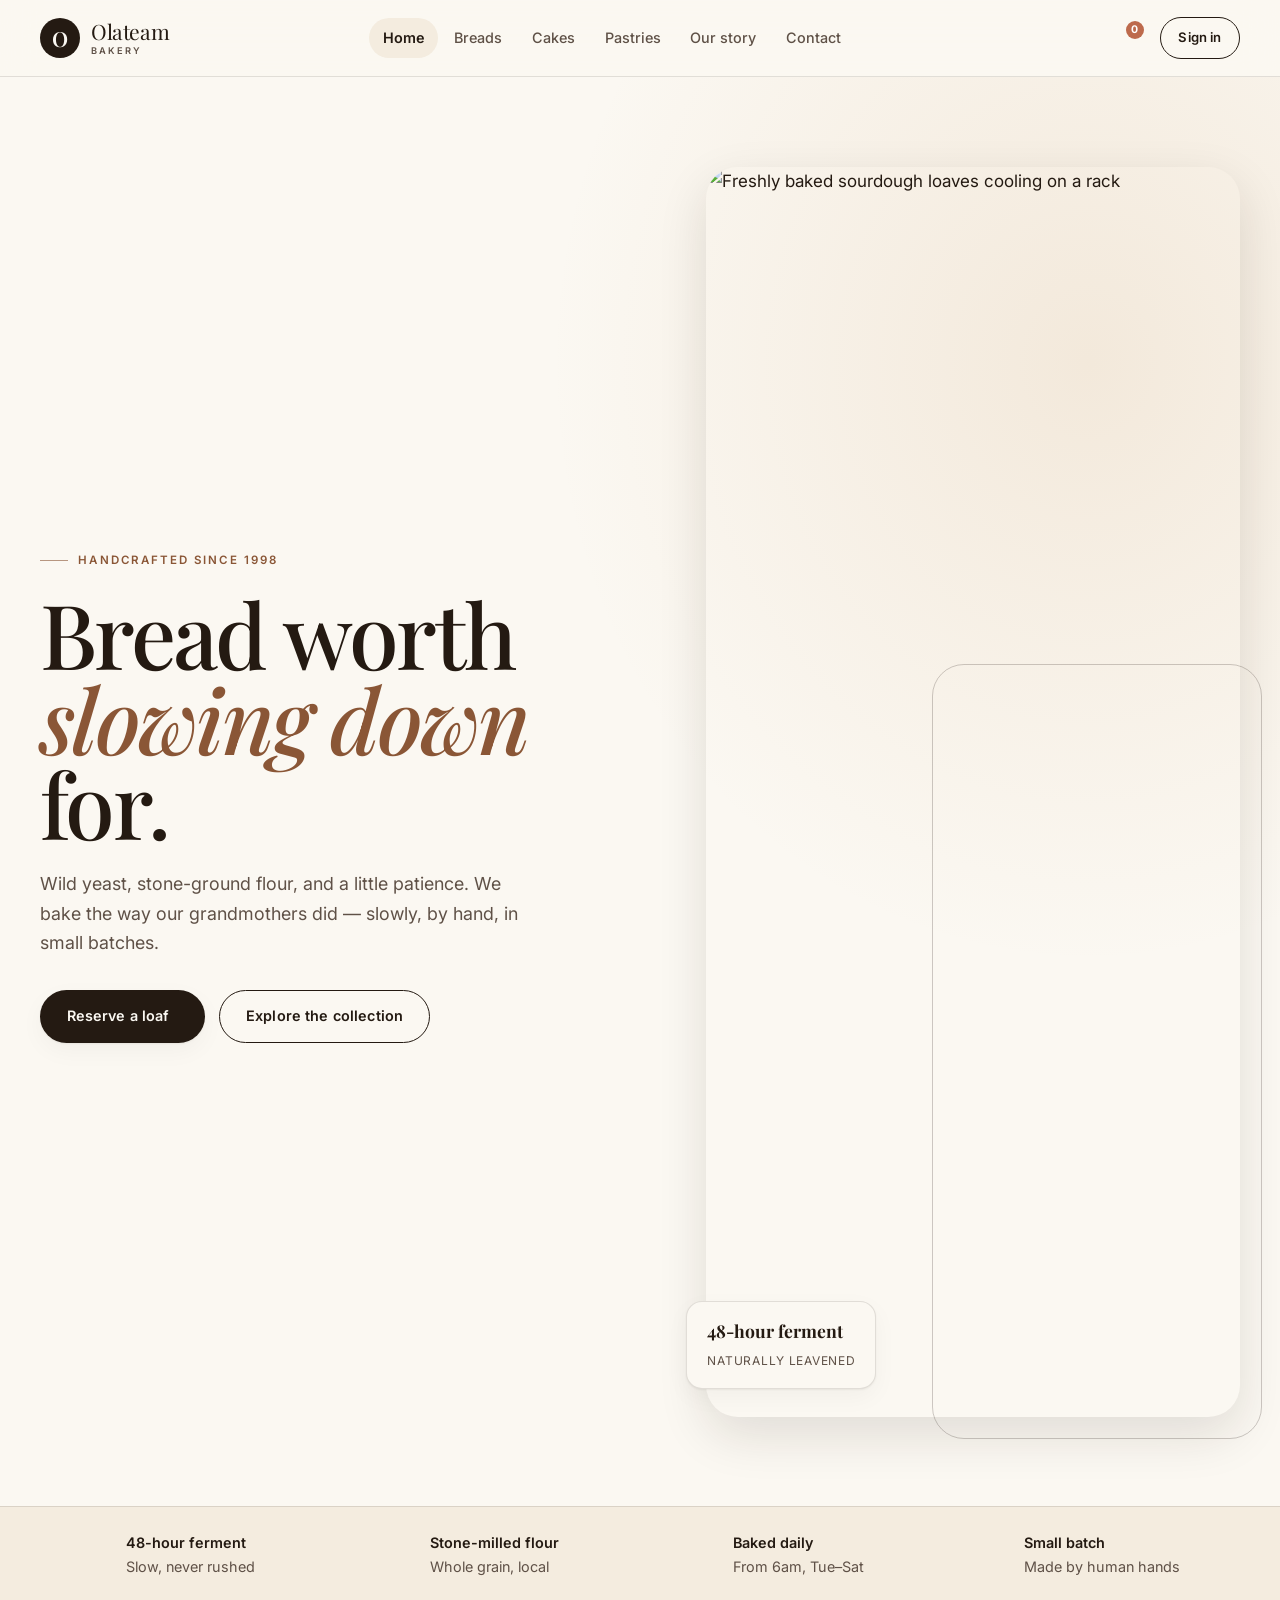
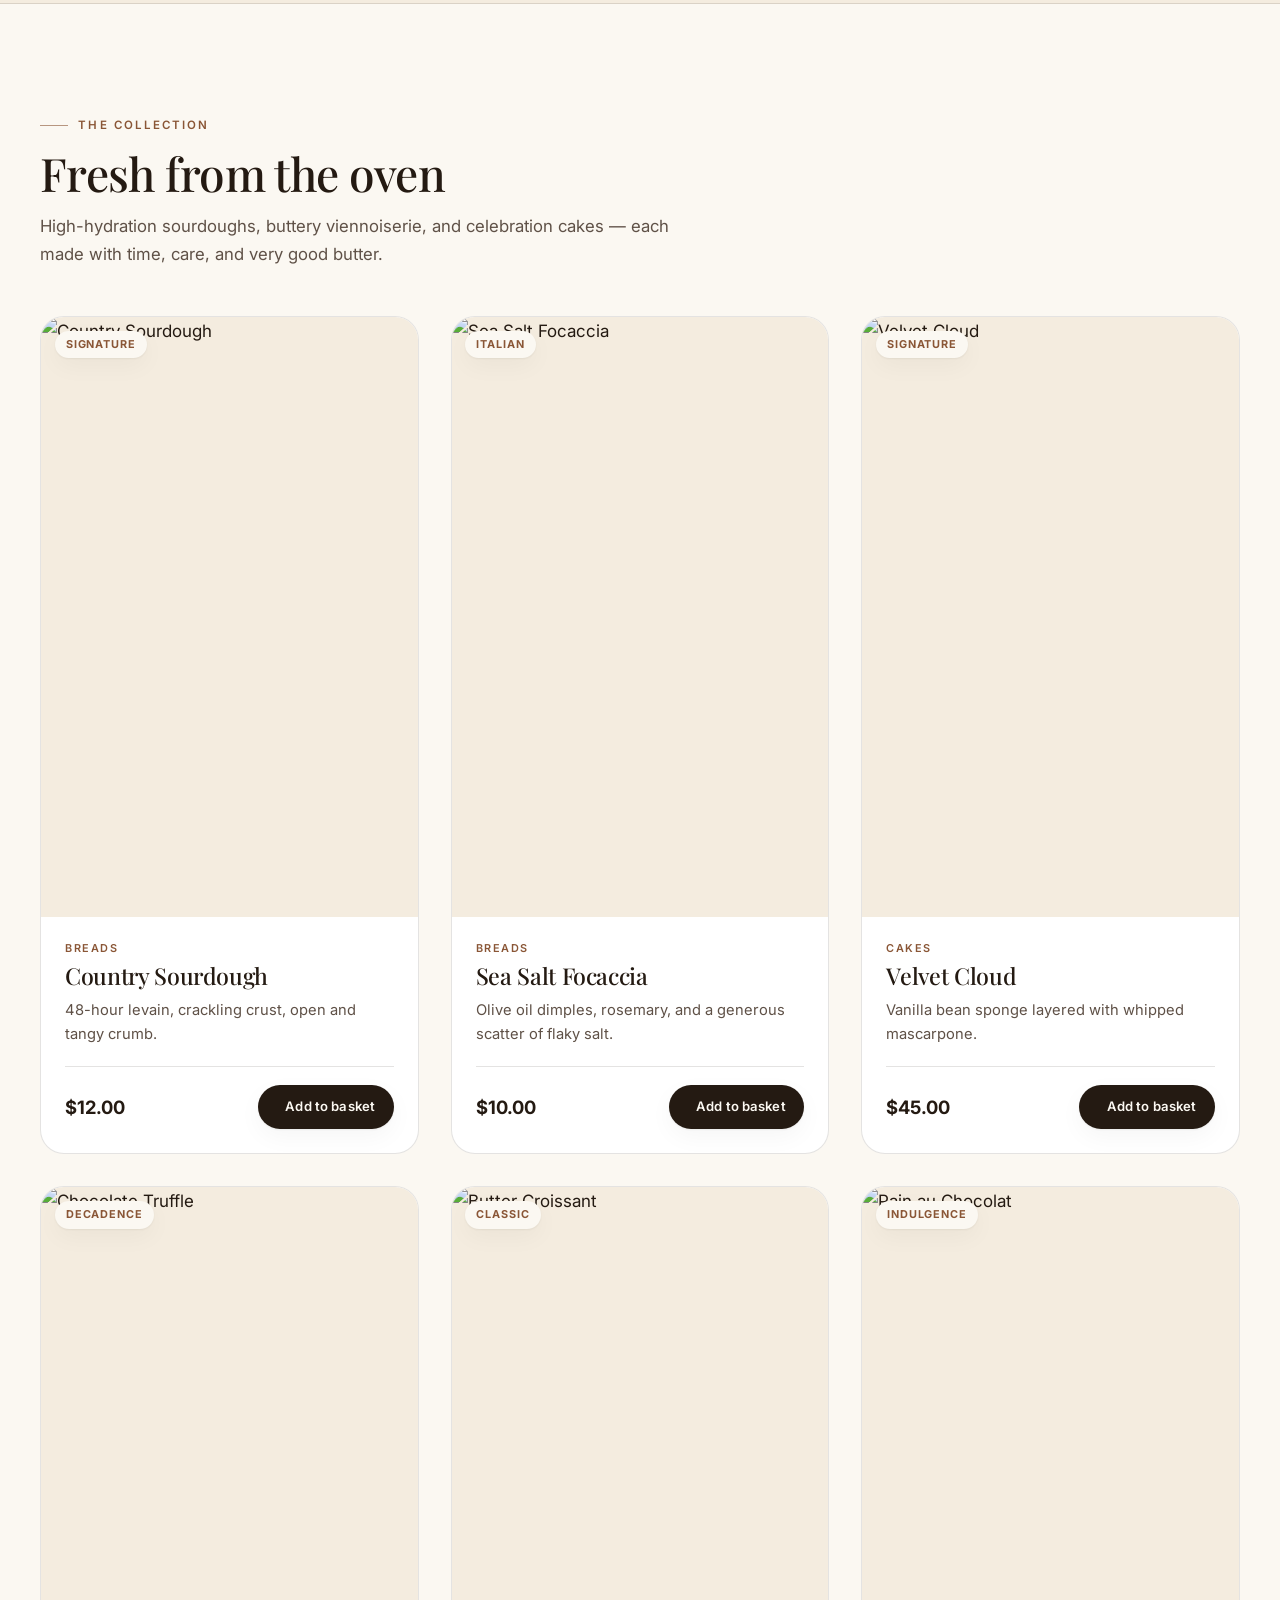
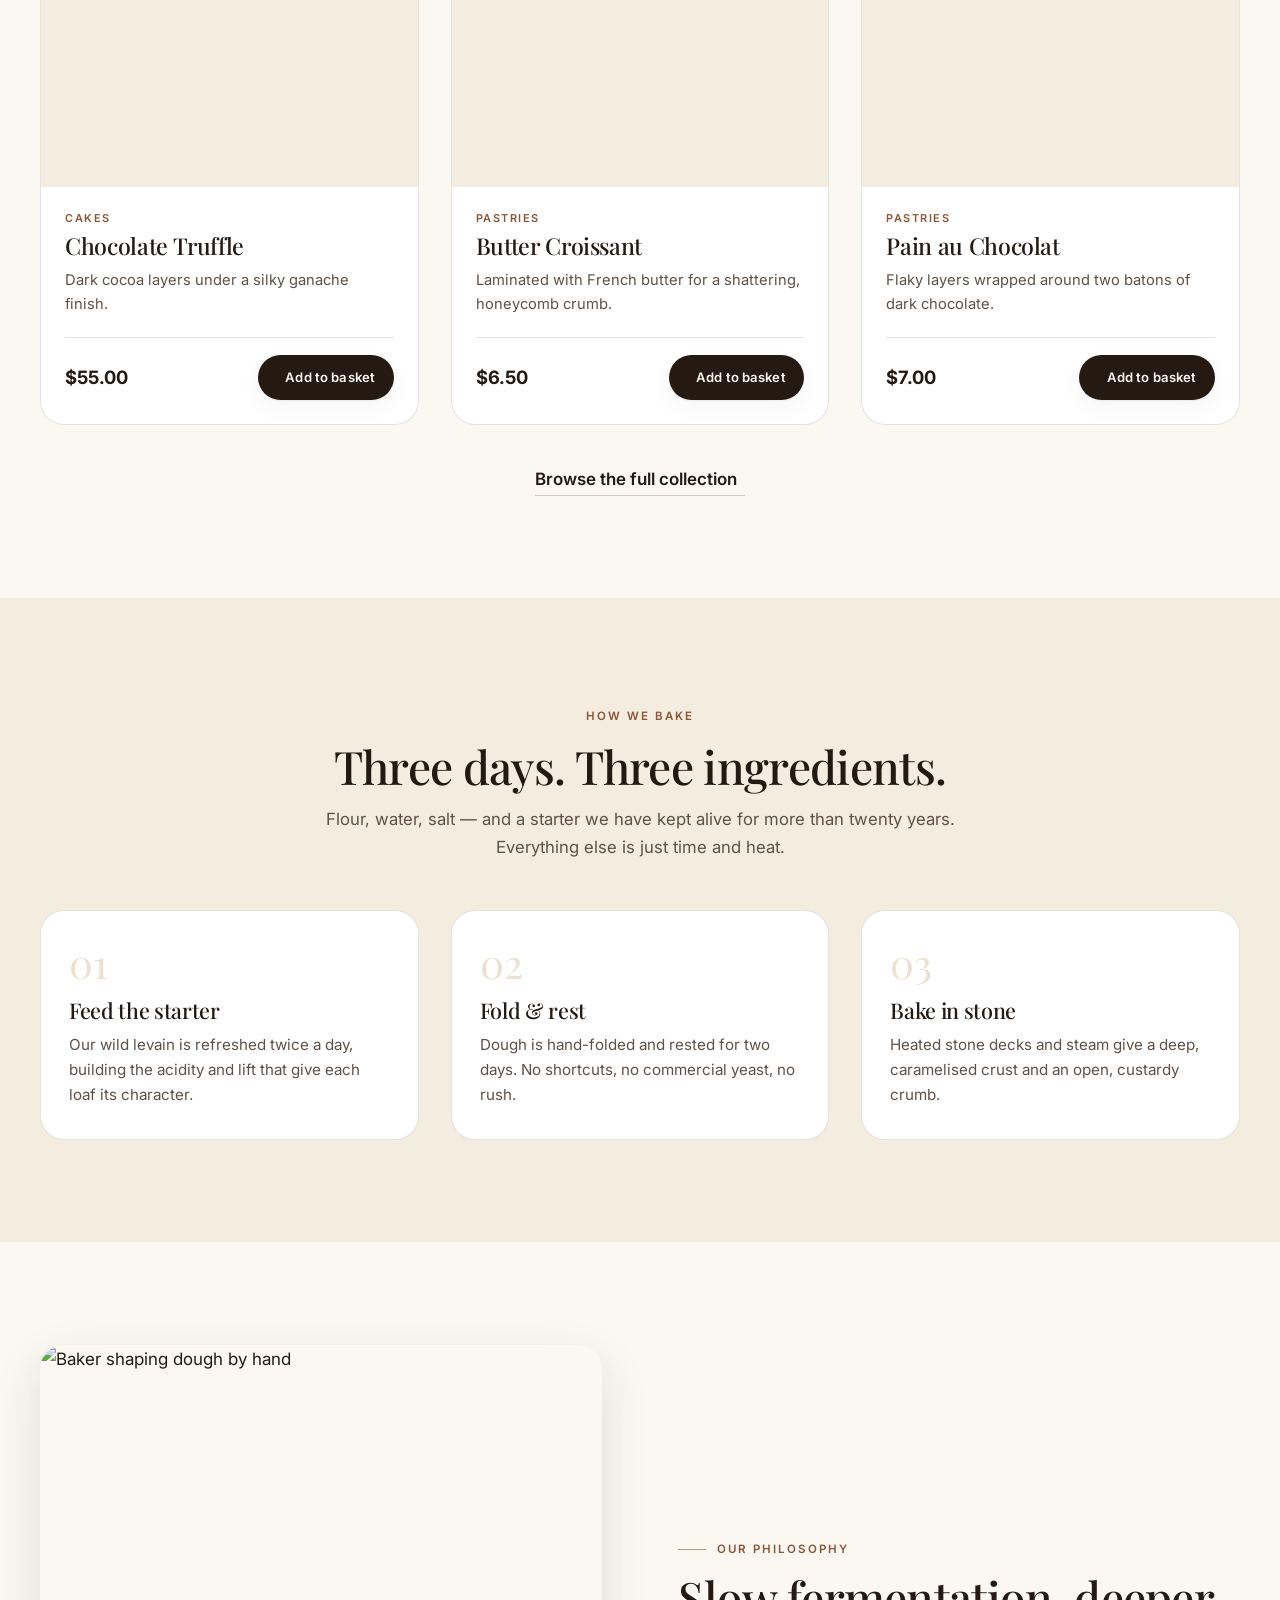
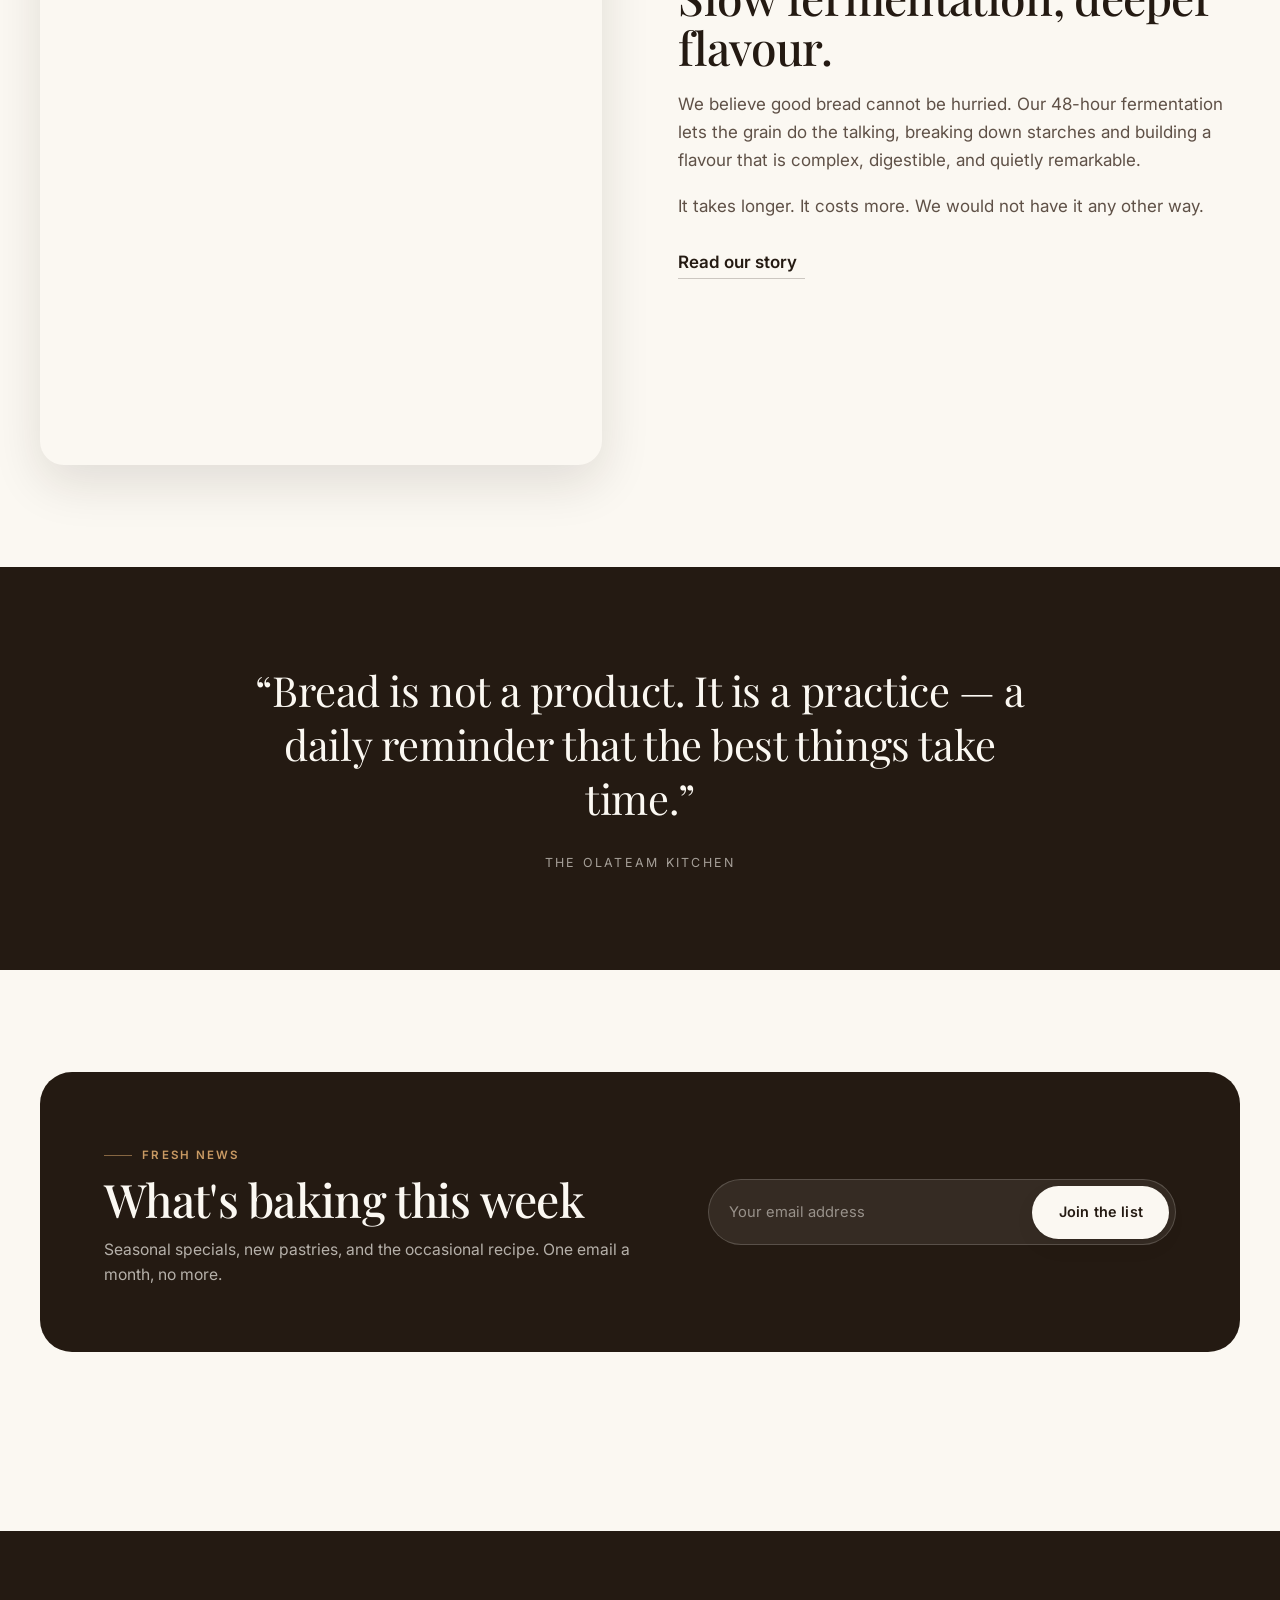
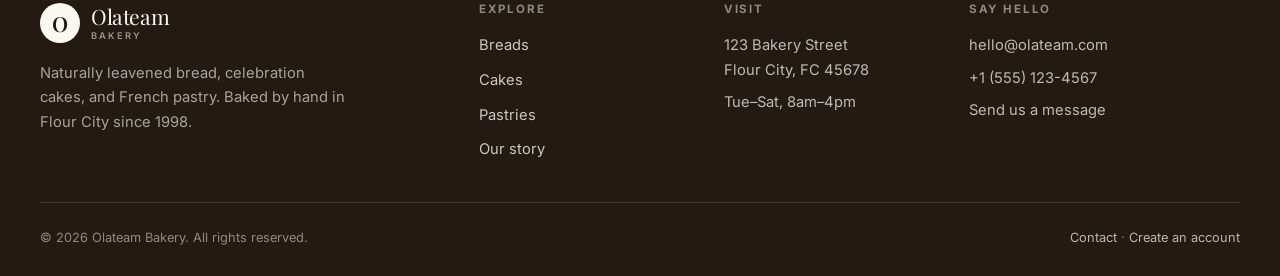
==== commit 14f49020: "redesign bakery site with shared catalog and demo checkout" ====
--- a/index.html
+++ b/index.html
@@ -4,220 +4,264 @@
 <head>
     <meta charset="UTF-8">
     <meta name="viewport" content="width=device-width, initial-scale=1.0">
-    <title>Olateam Bakery | Artisanal Excellence</title>
+    <title>Olateam Bakery | Slow-Fermented Bread, Cakes & Pastries</title>
+    <meta name="description" content="Olateam Bakery bakes naturally leavened sourdough, celebration cakes, and French pastries in small batches. Handcrafted with stone-milled flour since 1998.">
+    <meta property="og:title" content="Olateam Bakery | Slow-Fermented Bread & Pastries">
+    <meta property="og:description" content="Wild yeast, stone-ground flour, and time. Reserve fresh bread, cakes, and pastries from Olateam Bakery.">
+    <meta property="og:type" content="website">
+    <meta property="og:image" content="https://images.unsplash.com/photo-1509440159596-0249088772ff?q=80&w=1200">
+    <link rel="icon" href="data:image/svg+xml,%3Csvg xmlns='http://www.w3.org/2000/svg' viewBox='0 0 64 64'%3E%3Crect width='64' height='64' rx='32' fill='%23241a12'/%3E%3Ctext x='32' y='44' font-family='Georgia,serif' font-size='36' fill='%23fbf8f2' text-anchor='middle'%3EO%3C/text%3E%3C/svg%3E">
+    <link rel="preconnect" href="https://fonts.googleapis.com">
+    <link rel="preconnect" href="https://fonts.gstatic.com" crossorigin>
     <link rel="stylesheet" href="styles.css">
-    <!-- Lucide Icons -->
     <script src="https://unpkg.com/lucide@latest"></script>
 </head>
 
 <body>
-    <div class="app-container">
-        <header class="header">
-            <div class="logo">Olateam</div>
-            <nav class="nav">
-                <a href="index.html" class="nav-link active">Home</a>
+    <a class="skip-link" href="#main">Skip to content</a>
+
+    <header class="site-header">
+        <div class="container header-inner">
+            <a href="index.html" class="brand" aria-label="Olateam Bakery home">
+                <span class="brand-mark" aria-hidden="true">O</span>
+                <span class="brand-text">Olateam<em>Bakery</em></span>
+            </a>
+            <nav class="nav" id="primaryNav" aria-label="Primary">
+                <a href="index.html" class="nav-link active" aria-current="page">Home</a>
                 <a href="breads.html" class="nav-link">Breads</a>
                 <a href="cakes.html" class="nav-link">Cakes</a>
                 <a href="pastries.html" class="nav-link">Pastries</a>
-                <a href="story.html" class="nav-link">Story</a>
+                <a href="story.html" class="nav-link">Our story</a>
                 <a href="contact.html" class="nav-link">Contact</a>
             </nav>
             <div class="header-actions">
-                <button class="icon-btn" aria-label="Search"><i data-lucide="search"></i></button>
-                <button class="icon-btn" aria-label="Cart">
+                <button class="icon-btn" type="button" id="searchBtn" aria-label="Search the bakery">
+                    <i data-lucide="search"></i>
+                </button>
+                <button class="icon-btn" type="button" id="cartBtn" aria-label="Open basket">
                     <i data-lucide="shopping-bag"></i>
+                    <span class="cart-count" data-cart-count hidden>0</span>
                 </button>
-                <div class="auth-actions desktop-only">
-                    <a href="login.html" class="cta-btn secondary">Login</a>
-                </div>
-            </div>
-        </header>
-
-        <main>
-            <section class="hero active">
-                <div class="hero-content">
-                    <div class="hero-text">
-                        <span class="hero-tagline">Handcrafted Since 1998</span>
-                        <h1 class="hero-title">Elevate Your <br> Daily <br> Ritual</h1>
-                        <p class="hero-subtitle">Where ancient grain traditions meet modern artisan craft. Every loaf is
-                            a 48-hour labor of love, naturally leavened and baked to perfection.</p>
-                        <div class="hero-btns">
-                            <button class="cta-btn primary" id="openModal">Reserve a Loaf</button>
-                            <a href="breads.html" class="cta-btn secondary">Explore Collection</a>
-                        </div>
-                    </div>
-                    <div class="hero-img-container">
-                        <div class="hero-accent-circle"></div>
+                <a href="login.html" class="btn btn-secondary btn-sm header-login">Sign in</a>
+                <button class="nav-toggle" type="button" id="navToggle" aria-label="Open menu" aria-expanded="false" aria-controls="primaryNav">
+                    <span></span><span></span><span></span>
+                </button>
+            </div>
+        </div>
+    </header>
+
+    <main id="main">
+        <section class="hero">
+            <div class="container hero-grid">
+                <div class="hero-copy">
+                    <span class="eyebrow">Handcrafted since 1998</span>
+                    <h1 class="hero-title">Bread worth <em>slowing down</em> for.</h1>
+                    <p class="hero-lead">Wild yeast, stone-ground flour, and a little patience. We bake the way our
+                        grandmothers did — slowly, by hand, in small batches.</p>
+                    <div class="hero-actions">
+                        <button class="btn btn-primary" type="button" data-open-reservation>
+                            Reserve a loaf
+                            <i data-lucide="arrow-right"></i>
+                        </button>
+                        <a href="breads.html" class="btn btn-secondary">Explore the collection</a>
+                    </div>
+                </div>
+                <div class="hero-media">
+                    <div class="hero-figure">
                         <img src="https://images.unsplash.com/photo-1509440159596-0249088772ff?q=80&w=1000"
-                            alt="Freshly baked sourdough" class="hero-img">
-                    </div>
-                </div>
-            </section>
-
-            <div class="hero-details">
-                <p class="hero-text">Wild yeast, stone-ground flour, and mineral-rich sea salt—our ingredients are
-                    intentionally minimal, allowing the natural complexity of slow fermentation to shine.</p>
-            </div>
-
-            <section class="creations">
-                <div class="creations-header">
-                    <h2 class="title serif">The Collection</h2>
-                    <p class="subtitle">High-hydration sourdoughs, buttery viennoiserie, and bespoke celebration
-                        cakes—each crafted with patience and precision.</p>
-                </div>
-
-                <div class="collection-grid">
-                    <div class="collection-item">
-                        <div class="item-visual">
-                            <img src="https://images.unsplash.com/photo-1585145062877-479b9f2524bb?q=80&w=800"
-                                alt="Country Loaf">
-                        </div>
-                        <div class="item-meta">
-                            <span class="category">Signature</span>
-                            <h3 class="item-name">Country Sourdough</h3>
-                            <p class="item-price">$12.00</p>
-                            <button class="add-to-cart-btn"><i data-lucide="plus"></i> Add to basket</button>
-                        </div>
-                    </div>
-
-                    <div class="collection-item">
-                        <div class="item-visual">
-                            <img src="https://images.unsplash.com/photo-1558961363-fa8fdf82db35?q=80&w=800"
-                                alt="Cloud Cake">
-                        </div>
-                        <div class="item-meta">
-                            <span class="category">Celebration</span>
-                            <h3 class="item-name">Velvet Cloud Cake</h3>
-                            <p class="item-price">$45.00</p>
-                            <button class="add-to-cart-btn"><i data-lucide="plus"></i> Add to basket</button>
-                        </div>
-                    </div>
-
-                    <div class="collection-item">
-                        <div class="item-visual">
-                            <img src="https://images.unsplash.com/photo-1555507036-ab1f4038808a?q=80&w=800"
-                                alt="Butter Croissant">
-                        </div>
-                        <div class="item-meta">
-                            <span class="category">Morning</span>
-                            <h3 class="item-name">Butter Croissant</h3>
-                            <p class="item-price">$6.50</p>
-                            <button class="add-to-cart-btn"><i data-lucide="plus"></i> Add to basket</button>
-                        </div>
-                    </div>
-
-                    <div class="collection-item">
-                        <div class="item-visual">
-                            <img src="https://images.unsplash.com/photo-1509440159596-0249088772ff?q=80&w=800"
-                                alt="Seeded Loaf">
-                        </div>
-                        <div class="item-meta">
-                            <span class="category">Artisanal</span>
-                            <h3 class="item-name">Seeded Heritage</h3>
-                            <p class="item-price">$14.00</p>
-                            <button class="add-to-cart-btn"><i data-lucide="plus"></i> Add to basket</button>
-                        </div>
-                    </div>
-
-                    <div class="collection-item">
-                        <div class="item-visual">
-                            <img src="https://images.unsplash.com/photo-1578985545062-69928b1d9587?q=80&w=800"
-                                alt="Dark Chocolate Cake">
-                        </div>
-                        <div class="item-meta">
-                            <span class="category">Decadence</span>
-                            <h3 class="item-name">Truffle Chocolate</h3>
-                            <p class="item-price">$55.00</p>
-                            <button class="add-to-cart-btn"><i data-lucide="plus"></i> Add to basket</button>
-                        </div>
-                    </div>
-
-                    <div class="collection-item">
-                        <div class="item-visual">
-                            <img src="https://images.unsplash.com/photo-1551462147-37885acc3c41?q=80&w=800"
-                                alt="Pain au Chocolat">
-                        </div>
-                        <div class="item-meta">
-                            <span class="category">Morning</span>
-                            <h3 class="item-name">Pain au Chocolat</h3>
-                            <p class="item-price">$7.00</p>
-                            <button class="add-to-cart-btn"><i data-lucide="plus"></i> Add to basket</button>
-                        </div>
-                    </div>
-                </div>
-            </section>
-
-            <section class="philosophy">
-                <div class="philosophy-content">
-                    <div class="phil-text">
-                        <h2 class="serif">Slow Fermentation, <br> Deep Connection.</h2>
-                        <p>We respect the time it takes for nature to work its magic. Our 48-hour fermentation process
-                            ensures every bite is a testament to patience, quality, and heritage.</p>
-                        <a href="story.html" class="link-btn">Learn our story <i data-lucide="arrow-right"></i></a>
-                    </div>
-                    <div class="phil-visual">
-                        <img src="https://images.unsplash.com/photo-1517686469429-8bdb88b9f907?q=80&w=800"
-                            alt="Baking Process">
-                    </div>
-                </div>
-            </section>
-        </main>
-
-        <footer class="footer">
+                            alt="Freshly baked sourdough loaves cooling on a rack" width="1000" height="1250">
+                    </div>
+                    <div class="hero-badge">
+                        <strong>48-hour ferment</strong>
+                        <span>Naturally leavened</span>
+                    </div>
+                </div>
+            </div>
+        </section>
+
+        <section class="trust-strip" aria-label="What we stand for">
+            <div class="container trust-grid">
+                <div class="trust-item">
+                    <i data-lucide="clock"></i>
+                    <span><strong>48-hour ferment</strong>Slow, never rushed</span>
+                </div>
+                <div class="trust-item">
+                    <i data-lucide="wheat"></i>
+                    <span><strong>Stone-milled flour</strong>Whole grain, local</span>
+                </div>
+                <div class="trust-item">
+                    <i data-lucide="sun"></i>
+                    <span><strong>Baked daily</strong>From 6am, Tue–Sat</span>
+                </div>
+                <div class="trust-item">
+                    <i data-lucide="heart-handshake"></i>
+                    <span><strong>Small batch</strong>Made by human hands</span>
+                </div>
+            </div>
+        </section>
+
+        <section class="section">
+            <div class="container">
+                <div class="section-head">
+                    <span class="eyebrow">The collection</span>
+                    <h2>Fresh from the oven</h2>
+                    <p>High-hydration sourdoughs, buttery viennoiserie, and celebration cakes — each made with time,
+                        care, and very good butter.</p>
+                </div>
+                <div class="product-grid" data-product-grid data-featured="true" data-limit="6"></div>
+                <div style="margin-top: 2.5rem; text-align: center;">
+                    <a href="breads.html" class="text-link">Browse the full collection <i data-lucide="arrow-right"></i></a>
+                </div>
+            </div>
+        </section>
+
+        <section class="section section--tint">
+            <div class="container">
+                <div class="section-head center">
+                    <span class="eyebrow">How we bake</span>
+                    <h2>Three days. Three ingredients.</h2>
+                    <p>Flour, water, salt — and a starter we have kept alive for more than twenty years. Everything
+                        else is just time and heat.</p>
+                </div>
+                <div class="process-grid">
+                    <article class="process-card">
+                        <span class="process-step">01</span>
+                        <h3>Feed the starter</h3>
+                        <p>Our wild levain is refreshed twice a day, building the acidity and lift that give each loaf
+                            its character.</p>
+                    </article>
+                    <article class="process-card">
+                        <span class="process-step">02</span>
+                        <h3>Fold &amp; rest</h3>
+                        <p>Dough is hand-folded and rested for two days. No shortcuts, no commercial yeast, no rush.</p>
+                    </article>
+                    <article class="process-card">
+                        <span class="process-step">03</span>
+                        <h3>Bake in stone</h3>
+                        <p>Heated stone decks and steam give a deep, caramelised crust and an open, custardy crumb.</p>
+                    </article>
+                </div>
+            </div>
+        </section>
+
+        <section class="section">
+            <div class="container split">
+                <div class="split-media">
+                    <img src="https://images.unsplash.com/photo-1517686469429-8bdb88b9f907?q=80&w=900"
+                        alt="Baker shaping dough by hand" width="900" height="720" loading="lazy">
+                </div>
+                <div class="split-copy">
+                    <span class="eyebrow">Our philosophy</span>
+                    <h2>Slow fermentation, deeper flavour.</h2>
+                    <p>We believe good bread cannot be hurried. Our 48-hour fermentation lets the grain do the talking,
+                        breaking down starches and building a flavour that is complex, digestible, and quietly
+                        remarkable.</p>
+                    <p>It takes longer. It costs more. We would not have it any other way.</p>
+                    <a href="story.html" class="text-link">Read our story <i data-lucide="arrow-right"></i></a>
+                </div>
+            </div>
+        </section>
+
+        <section class="quote-band">
+            <div class="container">
+                <blockquote>“Bread is not a product. It is a practice — a daily reminder that the best things take
+                    time.”</blockquote>
+                <cite>The Olateam kitchen</cite>
+            </div>
+        </section>
+
+        <section class="section">
+            <div class="container">
+                <div class="newsletter">
+                    <div>
+                        <span class="eyebrow">Fresh news</span>
+                        <h2>What's baking this week</h2>
+                        <p>Seasonal specials, new pastries, and the occasional recipe. One email a month, no more.</p>
+                    </div>
+                    <form class="newsletter-form" data-newsletter novalidate>
+                        <input type="email" name="email" placeholder="Your email address" aria-label="Email address" required>
+                        <button class="btn btn-primary" type="submit">Join the list</button>
+                    </form>
+                </div>
+            </div>
+        </section>
+    </main>
+
+    <footer class="footer">
+        <div class="container">
             <div class="footer-grid">
                 <div class="footer-brand">
-                    <h2 class="logo">Olateam</h2>
-                    <p>Elevating the daily ritual of bread since 1998. Handcrafted with ancient techniques and modern
-                        love.</p>
-                </div>
-                <div class="footer-nav">
+                    <a href="index.html" class="brand" aria-label="Olateam Bakery home">
+                        <span class="brand-mark" aria-hidden="true">O</span>
+                        <span class="brand-text">Olateam<em>Bakery</em></span>
+                    </a>
+                    <p>Naturally leavened bread, celebration cakes, and French pastry. Baked by hand in Flour City
+                        since 1998.</p>
+                </div>
+                <div>
                     <h4>Explore</h4>
-                    <a href="breads.html">Breads</a>
-                    <a href="cakes.html">Cakes</a>
-                    <a href="pastries.html">Pastries</a>
-                    <a href="story.html">Story</a>
+                    <div class="footer-links">
+                        <a href="breads.html">Breads</a>
+                        <a href="cakes.html">Cakes</a>
+                        <a href="pastries.html">Pastries</a>
+                        <a href="story.html">Our story</a>
+                    </div>
                 </div>
                 <div class="footer-contact">
                     <h4>Visit</h4>
                     <p>123 Bakery Street<br>Flour City, FC 45678</p>
-                    <p>Tue - Sat: 8am - 4pm</p>
+                    <p>Tue–Sat, 8am–4pm</p>
+                </div>
+                <div class="footer-contact">
+                    <h4>Say hello</h4>
+                    <p><a href="mailto:hello@olateam.com">hello@olateam.com</a></p>
+                    <p><a href="tel:+15551234567">+1 (555) 123-4567</a></p>
+                    <p><a href="contact.html">Send us a message</a></p>
                 </div>
             </div>
             <div class="footer-bottom">
                 <p>&copy; 2026 Olateam Bakery. All rights reserved.</p>
-            </div>
-        </footer>
-    </div>
-
-    <!-- Modal for Reservations -->
-    <div id="orderModal" class="modal">
-        <div class="modal-content">
-            <button class="close-btn"><i data-lucide="x"></i></button>
-            <h2 class="serif" style="font-size: 2.5rem; margin-bottom: 40px;">Request a Loaf</h2>
-            <form id="orderForm">
-                <div class="form-group">
-                    <input type="text" id="fullName" placeholder="Your Name" required>
-                </div>
-                <div class="form-group">
-                    <input type="email" id="email" placeholder="Email Address" required>
-                </div>
-                <div class="form-group">
-                    <select id="product" required>
-                        <option value="">Select a treat...</option>
-                        <option value="sourdough">Country Sourdough</option>
-                        <option value="cake">Velvet Cloud Cake</option>
-                        <option value="croissant">Butter Croissant</option>
-                    </select>
-                </div>
-                <button type="submit" class="cta-btn primary full-width">Send Request</button>
+                <p><a href="contact.html">Contact</a> · <a href="signup.html">Create an account</a></p>
+            </div>
+        </div>
+    </footer>
+
+    <div class="modal" id="orderModal" aria-hidden="true" role="dialog" aria-modal="true" aria-labelledby="reserveTitle">
+        <div class="modal-card">
+            <button class="icon-btn modal-close" type="button" data-modal-close aria-label="Close reservation">
+                <i data-lucide="x"></i>
+            </button>
+            <div class="modal-head">
+                <span class="eyebrow">Reserve a loaf</span>
+                <h2 id="reserveTitle">Save your favourite</h2>
+                <p>Tell us what you would like and we will bake it for collection. We will confirm by email.</p>
+            </div>
+            <form id="orderForm" novalidate>
+                <div class="form-grid">
+                    <div class="field">
+                        <label for="reserveName">Full name</label>
+                        <input type="text" id="reserveName" name="name" autocomplete="name" required>
+                        <span class="field-error">Please enter your name.</span>
+                    </div>
+                    <div class="field">
+                        <label for="reserveEmail">Email</label>
+                        <input type="email" id="reserveEmail" name="email" autocomplete="email" required>
+                        <span class="field-error">Please enter a valid email.</span>
+                    </div>
+                </div>
+                <div class="field">
+                    <label for="reserveProduct">What would you like?</label>
+                    <select id="reserveProduct" name="product" required></select>
+                    <span class="field-error">Please choose a loaf.</span>
+                </div>
+                <button class="btn btn-primary btn-block" type="submit">Send reservation</button>
             </form>
         </div>
     </div>
 
+    <script src="products.js"></script>
     <script src="script.js"></script>
-    <script>
-        lucide.createIcons();
-    </script>
+    <script>lucide.createIcons();</script>
 </body>
 
-</html>+</html>
--- a/styles.css
+++ b/styles.css
@@ -1,1451 +1,2185 @@
-@import url('https://fonts.googleapis.com/css2?family=Playfair+Display:ital,wght@0,400..900;1,400..900&family=Inter:wght@300;400;500;600;700&display=swap');
+@import url('https://fonts.googleapis.com/css2?family=Playfair+Display:ital,wght@0,400..800;1,400..700&family=Inter:wght@300..700&display=swap');
 
 :root {
-    --primary-bg: #fdfdfb;
-    /* Soft Paper White */
-    --secondary-bg: #f8f7f2;
-    /* Creamy Stone */
-    --accent-primary: #7a5d4f;
-    /* Rich Artisanal Brown - Deeper */
-    --accent-secondary: #d4735e;
-    /* Warm Terracotta */
-    --accent-sage: #8ba076;
-    /* Deep Sage */
-    --accent-gold: #d4a574;
-    /* Premium Gold */
-    --text-main: #2d241e;
-    /* Earthy Charcoal */
-    --text-muted: #6b635c;
-    /* Soft Taupe */
+    --paper: #fbf8f2;
+    --paper-2: #f4ecdf;
+    --paper-3: #ece0ce;
+    --ink: #241a12;
+    --ink-soft: #5f5147;
+    --line: rgba(36, 26, 18, 0.12);
+    --line-strong: rgba(36, 26, 18, 0.22);
+    --brand: #8a5636;
+    --brand-dark: #64391f;
+    --terracotta: #bd6a4c;
+    --sage: #7c8a68;
+    --gold: #c99a63;
     --white: #ffffff;
-
-    --font-heading: 'Playfair Display', serif;
-    --font-body: 'Inter', sans-serif;
-
-    --transition: all 0.5s cubic-bezier(0.23, 1, 0.32, 1);
-    --shadow-soft: 0 10px 40px rgba(0, 0, 0, 0.04);
-    --shadow-medium: 0 20px 60px rgba(0, 0, 0, 0.08);
-    --radius-lg: 40px;
-    --radius-md: 20px;
-}
-
-* {
+    --success: #3f7a4f;
+    --danger: #b23a2f;
+
+    --font-display: 'Playfair Display', Georgia, serif;
+    --font-body: 'Inter', system-ui, -apple-system, sans-serif;
+
+    --shadow-sm: 0 1px 2px rgba(36, 26, 18, 0.06), 0 8px 24px rgba(36, 26, 18, 0.04);
+    --shadow-md: 0 18px 50px rgba(36, 26, 18, 0.12);
+    --shadow-lg: 0 30px 80px rgba(36, 26, 18, 0.18);
+
+    --r-sm: 10px;
+    --r-md: 16px;
+    --r-lg: 24px;
+    --r-xl: 32px;
+    --r-pill: 999px;
+
+    --container: 1200px;
+    --header-h: 76px;
+    --ease: cubic-bezier(0.22, 1, 0.36, 1);
+    --dur: 0.45s;
+
+    --fs-hero: clamp(2.9rem, 7vw, 6.2rem);
+    --fs-h1: clamp(2.4rem, 5vw, 4rem);
+    --fs-h2: clamp(2rem, 3.6vw, 3rem);
+    --fs-h3: clamp(1.35rem, 2vw, 1.75rem);
+    --fs-body: 1.0625rem;
+    --fs-sm: 0.9rem;
+    --fs-xs: 0.78rem;
+}
+
+*,
+*::before,
+*::after {
+    box-sizing: border-box;
+}
+
+html {
+    scroll-behavior: smooth;
+    overflow-x: hidden;
+}
+
+body {
+    margin: 0;
+    font-family: var(--font-body);
+    font-size: var(--fs-body);
+    line-height: 1.65;
+    color: var(--ink);
+    background: var(--paper);
+    -webkit-font-smoothing: antialiased;
+    overflow-x: hidden;
+}
+
+body.no-scroll {
+    overflow: hidden;
+}
+
+img {
+    display: block;
+    max-width: 100%;
+}
+
+a {
+    color: inherit;
+}
+
+button,
+input,
+select,
+textarea {
+    font: inherit;
+}
+
+h1,
+h2,
+h3,
+h4 {
+    margin: 0;
+    font-family: var(--font-display);
+    font-weight: 500;
+    line-height: 1.08;
+    letter-spacing: -0.015em;
+}
+
+p {
+    margin: 0;
+}
+
+ul {
     margin: 0;
     padding: 0;
-    box-sizing: border-box;
-}
-
-body {
+    list-style: none;
+}
+
+:focus-visible {
+    outline: 2px solid var(--brand);
+    outline-offset: 3px;
+    border-radius: 4px;
+}
+
+.container {
+    width: min(100% - 2.5rem, var(--container));
+    margin-inline: auto;
+}
+
+.section {
+    padding-block: clamp(4rem, 8vw, 7rem);
+}
+
+.section--tint {
+    background: var(--paper-2);
+}
+
+.section--tight {
+    padding-block: clamp(3rem, 6vw, 5rem);
+}
+
+.eyebrow {
+    display: inline-flex;
+    align-items: center;
+    gap: 0.65rem;
     font-family: var(--font-body);
-    background-color: var(--primary-bg);
-    color: var(--text-main);
-    overflow-x: hidden;
-    line-height: 1.7;
-    -webkit-font-smoothing: antialiased;
-}
-
-
-/* Global Elements */
-.app-container {
-    max-width: 1440px;
-    margin: 0 auto;
-}
-
-/* Header - Floating Island */
-.header {
-    display: flex;
+    font-size: 0.72rem;
+    font-weight: 600;
+    letter-spacing: 0.18em;
+    text-transform: uppercase;
+    color: var(--brand);
+}
+
+.eyebrow::before {
+    content: '';
+    width: 28px;
+    height: 1px;
+    background: currentColor;
+    opacity: 0.6;
+}
+
+.serif {
+    font-family: var(--font-display);
+}
+
+.muted {
+    color: var(--ink-soft);
+}
+
+.section-head {
+    max-width: 640px;
+    margin-bottom: clamp(2rem, 4vw, 3rem);
+}
+
+.section-head.center {
+    margin-inline: auto;
+    text-align: center;
+}
+
+.section-head.center .eyebrow::before {
+    display: none;
+}
+
+.section-head h2 {
+    font-size: var(--fs-h2);
+    margin-top: 0.85rem;
+}
+
+.section-head p {
+    margin-top: 0.9rem;
+    color: var(--ink-soft);
+    font-size: 1.05rem;
+}
+
+.skip-link {
+    position: absolute;
+    left: 1rem;
+    top: -4rem;
+    z-index: 2000;
+    background: var(--ink);
+    color: var(--paper);
+    padding: 0.7rem 1.1rem;
+    border-radius: var(--r-sm);
+    text-decoration: none;
+    transition: top 0.2s ease;
+}
+
+.skip-link:focus {
+    top: 1rem;
+}
+
+.btn {
+    display: inline-flex;
+    align-items: center;
+    justify-content: center;
+    gap: 0.55rem;
+    padding: 0.85rem 1.6rem;
+    border: 1px solid transparent;
+    border-radius: var(--r-pill);
+    font-family: var(--font-body);
+    font-size: var(--fs-sm);
+    font-weight: 600;
+    letter-spacing: 0.01em;
+    text-decoration: none;
+    cursor: pointer;
+    transition: transform 0.25s var(--ease), background 0.25s var(--ease), color 0.25s var(--ease), border-color 0.25s var(--ease), box-shadow 0.25s var(--ease);
+}
+
+.btn svg {
+    width: 18px;
+    height: 18px;
+}
+
+.btn:hover {
+    transform: translateY(-2px);
+}
+
+.btn:active {
+    transform: translateY(0);
+}
+
+.btn-primary {
+    background: var(--ink);
+    color: var(--paper);
+    box-shadow: var(--shadow-sm);
+}
+
+.btn-primary:hover {
+    background: var(--brand-dark);
+    box-shadow: 0 12px 28px rgba(100, 57, 31, 0.25);
+}
+
+.btn-secondary {
+    background: transparent;
+    border-color: var(--ink);
+    color: var(--ink);
+}
+
+.btn-secondary:hover {
+    background: var(--ink);
+    color: var(--paper);
+}
+
+.btn-ghost {
+    background: transparent;
+    color: var(--ink);
+    padding-inline: 0.75rem;
+}
+
+.btn-ghost:hover {
+    background: var(--paper-2);
+}
+
+.btn-sm {
+    padding: 0.6rem 1.1rem;
+    font-size: 0.82rem;
+}
+
+.btn-block {
+    width: 100%;
+}
+
+.text-link {
+    display: inline-flex;
+    align-items: center;
+    gap: 0.5rem;
+    font-weight: 600;
+    color: var(--ink);
+    text-decoration: none;
+    border-bottom: 1px solid var(--line-strong);
+    padding-bottom: 2px;
+    transition: gap 0.25s var(--ease), color 0.25s var(--ease), border-color 0.25s var(--ease);
+}
+
+.text-link:hover {
+    gap: 0.8rem;
+    color: var(--brand);
+    border-color: var(--brand);
+}
+
+.text-link svg {
+    width: 18px;
+    height: 18px;
+}
+
+.site-header {
+    position: sticky;
+    top: 0;
+    z-index: 1300;
+    background: rgba(251, 248, 242, 0.86);
+    backdrop-filter: blur(18px);
+    -webkit-backdrop-filter: blur(18px);
+    border-bottom: 1px solid var(--line);
+}
+
+.header-inner {
+    display: flex;
+    align-items: center;
     justify-content: space-between;
-    align-items: center;
-    padding: 15px 40px;
-    position: fixed;
-    top: 30px;
-    left: 50%;
-    transform: translateX(-50%);
-    width: calc(100% - 80px);
-    max-width: 1200px;
-    background: rgba(253, 253, 251, 0.85);
-    /* Matches primary-bg with transparency */
-    backdrop-filter: blur(25px);
-    -webkit-backdrop-filter: blur(25px);
-    border: 1px solid rgba(0, 0, 0, 0.04);
-    border-radius: 100px;
-    z-index: 1000;
-    box-shadow: var(--shadow-soft);
-    transition: var(--transition);
-}
-
-.header:hover {
-    box-shadow: var(--shadow-medium);
-}
-
-.logo {
-    font-family: var(--font-heading);
-    font-size: 1.4rem;
-    font-weight: 700;
-    color: var(--text-main);
-    letter-spacing: -0.5px;
+    gap: 1.25rem;
+    height: var(--header-h);
+}
+
+.brand {
+    display: flex;
+    align-items: center;
+    gap: 0.7rem;
     text-decoration: none;
-}
-
-.nav {
-    display: flex;
-    gap: 8px;
-}
-
-.nav-link {
-    text-decoration: none;
-    color: var(--text-muted);
-    font-size: 0.75rem;
-    font-weight: 500;
-    padding: 10px 18px;
-    border-radius: 50px;
-    transition: var(--transition);
-    letter-spacing: 0.5px;
-    text-transform: uppercase;
-}
-
-.nav-link:hover,
-.nav-link.active {
-    color: var(--text-main);
-    background: rgba(0, 0, 0, 0.03);
-}
-
-.header-actions {
-    display: flex;
-    align-items: center;
-    gap: 10px;
-}
-
-.icon-btn {
-    background: transparent;
-    border: none;
-    color: var(--text-main);
-    cursor: pointer;
+    flex-shrink: 0;
+}
+
+.brand-mark {
     width: 40px;
     height: 40px;
     border-radius: 50%;
-    display: flex;
+    background: var(--ink);
+    color: var(--paper);
+    display: grid;
+    place-items: center;
+    font-family: var(--font-display);
+    font-size: 1.3rem;
+    font-weight: 600;
+}
+
+.brand-text {
+    font-family: var(--font-display);
+    font-size: 1.32rem;
+    line-height: 1;
+    letter-spacing: -0.02em;
+    color: var(--ink);
+}
+
+.brand-text em {
+    display: block;
+    margin-top: 4px;
+    font-family: var(--font-body);
+    font-style: normal;
+    font-size: 0.58rem;
+    font-weight: 600;
+    letter-spacing: 0.22em;
+    text-transform: uppercase;
+    color: var(--ink-soft);
+}
+
+.nav {
+    display: flex;
+    align-items: center;
+    gap: 0.15rem;
+}
+
+.nav-link {
+    padding: 0.5rem 0.85rem;
+    border-radius: var(--r-pill);
+    font-size: 0.9rem;
+    font-weight: 500;
+    text-decoration: none;
+    color: var(--ink-soft);
+    transition: color 0.25s var(--ease), background 0.25s var(--ease);
+}
+
+.nav-link:hover {
+    color: var(--ink);
+    background: var(--paper-2);
+}
+
+.nav-link.active {
+    color: var(--ink);
+    background: var(--paper-2);
+    font-weight: 600;
+}
+
+.header-actions {
+    display: flex;
+    align-items: center;
+    gap: 0.35rem;
+}
+
+.icon-btn {
+    position: relative;
+    display: inline-flex;
     align-items: center;
     justify-content: center;
-    transition: var(--transition);
+    width: 44px;
+    height: 44px;
+    border: none;
+    border-radius: 50%;
+    background: transparent;
+    color: var(--ink);
+    cursor: pointer;
+    transition: background 0.25s var(--ease), transform 0.25s var(--ease);
 }
 
 .icon-btn:hover {
-    background: rgba(0, 0, 0, 0.05);
+    background: var(--paper-2);
     transform: translateY(-2px);
 }
 
-.menu-toggle {
+.icon-btn svg {
+    width: 20px;
+    height: 20px;
+}
+
+.cart-count {
+    position: absolute;
+    top: 5px;
+    right: 4px;
+    min-width: 18px;
+    height: 18px;
+    padding: 0 4px;
+    border-radius: var(--r-pill);
+    background: var(--terracotta);
+    color: var(--white);
+    font-size: 0.66rem;
+    font-weight: 700;
+    display: grid;
+    place-items: center;
+    line-height: 1;
+}
+
+.header-login {
+    margin-left: 0.4rem;
+}
+
+.nav-toggle {
     display: none;
-}
-
-.cta-btn {
+    width: 44px;
+    height: 44px;
     border: none;
-    padding: 14px 32px;
-    border-radius: 100px;
+    border-radius: 50%;
+    background: transparent;
+    cursor: pointer;
+    align-items: center;
+    justify-content: center;
+    flex-direction: column;
+    gap: 5px;
+}
+
+.nav-toggle span {
+    display: block;
+    width: 20px;
+    height: 2px;
+    background: var(--ink);
+    border-radius: 2px;
+    transition: transform 0.3s var(--ease), opacity 0.3s var(--ease);
+}
+
+.nav-toggle[aria-expanded="true"] span:nth-child(1) {
+    transform: translateY(7px) rotate(45deg);
+}
+
+.nav-toggle[aria-expanded="true"] span:nth-child(2) {
+    opacity: 0;
+}
+
+.nav-toggle[aria-expanded="true"] span:nth-child(3) {
+    transform: translateY(-7px) rotate(-45deg);
+}
+
+.hero {
+    position: relative;
+    padding-block: clamp(3.5rem, 7vw, 6rem);
+    overflow: hidden;
+}
+
+.hero::before {
+    content: '';
+    position: absolute;
+    inset: 0;
+    background: radial-gradient(60% 60% at 85% 20%, rgba(201, 154, 99, 0.16), transparent 70%);
+    pointer-events: none;
+}
+
+.hero-grid {
+    position: relative;
+    display: grid;
+    grid-template-columns: minmax(0, 1.05fr) minmax(0, 0.95fr);
+    gap: clamp(2.5rem, 6vw, 5rem);
+    align-items: center;
+}
+
+.hero-title {
+    font-size: var(--fs-hero);
+    line-height: 0.95;
+    letter-spacing: -0.03em;
+    margin-top: 1.25rem;
+}
+
+.hero-title em {
+    font-style: italic;
+    color: var(--brand);
+}
+
+.hero-lead {
+    max-width: 46ch;
+    margin-block: 1.5rem 2rem;
+    font-size: 1.12rem;
+    color: var(--ink-soft);
+}
+
+.hero-actions {
+    display: flex;
+    flex-wrap: wrap;
+    gap: 0.9rem;
+}
+
+.hero-media {
+    position: relative;
+}
+
+.hero-figure {
+    position: relative;
+    z-index: 1;
+}
+
+.hero-figure img {
+    width: 100%;
+    aspect-ratio: 4 / 5;
+    object-fit: cover;
+    border-radius: var(--r-xl);
+    box-shadow: var(--shadow-md);
+}
+
+.hero-media::after {
+    content: '';
+    position: absolute;
+    right: -1.4rem;
+    bottom: -1.4rem;
+    width: 62%;
+    height: 62%;
+    border: 1px solid var(--line-strong);
+    border-radius: var(--r-xl);
+    z-index: 0;
+}
+
+.hero-badge {
+    position: absolute;
+    left: -1.25rem;
+    bottom: 1.75rem;
+    z-index: 2;
+    background: var(--paper);
+    border: 1px solid var(--line);
+    border-radius: var(--r-md);
+    padding: 0.9rem 1.25rem;
+    box-shadow: var(--shadow-sm);
+}
+
+.hero-badge strong {
+    display: block;
+    font-family: var(--font-display);
+    font-size: 1.1rem;
+}
+
+.hero-badge span {
+    font-size: 0.75rem;
+    letter-spacing: 0.06em;
+    text-transform: uppercase;
+    color: var(--ink-soft);
+}
+
+.trust-strip {
+    border-block: 1px solid var(--line);
+    background: var(--paper-2);
+}
+
+.trust-grid {
+    display: grid;
+    grid-template-columns: repeat(4, 1fr);
+    gap: 1rem;
+    padding-block: 1.5rem;
+}
+
+.trust-item {
+    display: flex;
+    align-items: center;
+    gap: 0.75rem;
+    justify-content: center;
+    font-size: 0.9rem;
+    color: var(--ink-soft);
+    text-align: left;
+}
+
+.trust-item svg {
+    width: 22px;
+    height: 22px;
+    color: var(--brand);
+    flex-shrink: 0;
+}
+
+.trust-item strong {
+    display: block;
+    color: var(--ink);
     font-weight: 600;
+}
+
+.page-hero {
+    position: relative;
+    padding-block: clamp(3rem, 6vw, 5rem);
+    background: var(--paper-2);
+    border-bottom: 1px solid var(--line);
+    overflow: hidden;
+}
+
+.page-hero-grid {
+    display: grid;
+    grid-template-columns: minmax(0, 1.1fr) minmax(0, 0.9fr);
+    gap: clamp(2rem, 5vw, 4rem);
+    align-items: center;
+}
+
+.page-hero-title {
+    font-size: var(--fs-h1);
+    margin-top: 1rem;
+}
+
+.page-hero-lead {
+    max-width: 50ch;
+    margin-top: 1.1rem;
+    color: var(--ink-soft);
+    font-size: 1.08rem;
+}
+
+.page-hero-media img {
+    width: 100%;
+    aspect-ratio: 16 / 10;
+    object-fit: cover;
+    border-radius: var(--r-lg);
+    box-shadow: var(--shadow-md);
+}
+
+.product-grid {
+    display: grid;
+    grid-template-columns: repeat(3, 1fr);
+    gap: clamp(1.25rem, 2.5vw, 2rem);
+}
+
+.product-card {
+    display: flex;
+    flex-direction: column;
+    background: var(--white);
+    border: 1px solid var(--line);
+    border-radius: var(--r-lg);
+    overflow: hidden;
+    transition: transform 0.35s var(--ease), box-shadow 0.35s var(--ease), border-color 0.35s var(--ease);
+}
+
+.product-card:hover {
+    transform: translateY(-6px);
+    box-shadow: var(--shadow-md);
+    border-color: var(--line-strong);
+}
+
+.product-media {
+    position: relative;
+    overflow: hidden;
+    background: var(--paper-2);
+}
+
+.product-media img {
+    width: 100%;
+    aspect-ratio: 4 / 3;
+    object-fit: cover;
+    transition: transform 0.6s var(--ease);
+}
+
+.product-card:hover .product-media img {
+    transform: scale(1.05);
+}
+
+.product-badge {
+    position: absolute;
+    top: 0.85rem;
+    left: 0.85rem;
+    padding: 0.3rem 0.7rem;
+    border-radius: var(--r-pill);
+    background: var(--paper);
+    color: var(--brand);
+    font-size: 0.68rem;
+    font-weight: 700;
+    letter-spacing: 0.08em;
+    text-transform: uppercase;
+    box-shadow: var(--shadow-sm);
+}
+
+.product-body {
+    display: flex;
+    flex-direction: column;
+    flex: 1;
+    padding: 1.4rem 1.5rem 1.5rem;
+}
+
+.product-cat {
+    font-size: 0.68rem;
+    font-weight: 600;
+    letter-spacing: 0.14em;
+    text-transform: uppercase;
+    color: var(--brand);
+}
+
+.product-name {
+    margin-top: 0.35rem;
+    font-size: 1.45rem;
+    line-height: 1.15;
+}
+
+.product-desc {
+    margin-top: 0.5rem;
+    font-size: 0.92rem;
+    color: var(--ink-soft);
+}
+
+.product-foot {
+    display: flex;
+    align-items: center;
+    justify-content: space-between;
+    gap: 1rem;
+    margin-top: 1.25rem;
+    padding-top: 1.1rem;
+    border-top: 1px solid var(--line);
+}
+
+.product-price {
+    font-size: 1.15rem;
+    font-weight: 700;
+    color: var(--ink);
+}
+
+.product-foot .btn {
+    padding: 0.65rem 1.1rem;
+    font-size: 0.82rem;
+}
+
+.filter-bar {
+    display: flex;
+    flex-wrap: wrap;
+    align-items: center;
+    justify-content: space-between;
+    gap: 1rem;
+    margin-bottom: 2rem;
+}
+
+.filter-chips {
+    display: flex;
+    flex-wrap: wrap;
+    gap: 0.5rem;
+}
+
+.chip {
+    padding: 0.5rem 1rem;
+    border: 1px solid var(--line-strong);
+    border-radius: var(--r-pill);
+    background: transparent;
+    color: var(--ink-soft);
+    font-size: 0.82rem;
+    font-weight: 500;
+    cursor: pointer;
+    transition: all 0.25s var(--ease);
+}
+
+.chip:hover {
+    border-color: var(--ink);
+    color: var(--ink);
+}
+
+.chip.active {
+    background: var(--ink);
+    border-color: var(--ink);
+    color: var(--paper);
+}
+
+.sort-select {
+    padding: 0.5rem 2.2rem 0.5rem 1rem;
+    border: 1px solid var(--line-strong);
+    border-radius: var(--r-pill);
+    background: transparent;
+    color: var(--ink);
+    font-size: 0.82rem;
+    cursor: pointer;
+}
+
+.split {
+    display: grid;
+    grid-template-columns: repeat(2, minmax(0, 1fr));
+    gap: clamp(2.5rem, 6vw, 5.5rem);
+    align-items: center;
+}
+
+.split-copy,
+.split-media {
+    min-width: 0;
+}
+
+.split-media img {
+    width: 100%;
+    aspect-ratio: 5 / 4;
+    object-fit: cover;
+    border-radius: var(--r-lg);
+    box-shadow: var(--shadow-md);
+}
+
+.split-copy h2 {
+    font-size: var(--fs-h2);
+    margin-top: 0.85rem;
+}
+
+.split-copy p {
+    margin-top: 1.1rem;
+    color: var(--ink-soft);
+}
+
+.split-copy .text-link {
+    margin-top: 1.75rem;
+}
+
+.process-grid {
+    display: grid;
+    grid-template-columns: repeat(3, 1fr);
+    gap: clamp(1.25rem, 2.5vw, 2rem);
+}
+
+.process-card {
+    padding: 2rem 1.75rem;
+    border: 1px solid var(--line);
+    border-radius: var(--r-lg);
+    background: var(--white);
+    transition: transform 0.35s var(--ease), box-shadow 0.35s var(--ease);
+}
+
+.process-card:hover {
+    transform: translateY(-4px);
+    box-shadow: var(--shadow-sm);
+}
+
+.process-step {
+    font-family: var(--font-display);
+    font-size: 2.5rem;
+    line-height: 1;
+    color: var(--paper-3);
+}
+
+.process-card h3 {
+    margin-top: 0.75rem;
+    font-size: 1.35rem;
+}
+
+.process-card p {
+    margin-top: 0.6rem;
+    font-size: 0.95rem;
+    color: var(--ink-soft);
+}
+
+.quote-band {
+    background: var(--ink);
+    color: var(--paper);
+    padding-block: clamp(4rem, 8vw, 6rem);
+    text-align: center;
+}
+
+.quote-band blockquote {
+    max-width: 820px;
+    margin: 0 auto;
+    font-family: var(--font-display);
+    font-size: clamp(1.6rem, 3.4vw, 2.6rem);
+    line-height: 1.3;
+    letter-spacing: -0.01em;
+}
+
+.quote-band cite {
+    display: block;
+    margin-top: 1.75rem;
+    font-family: var(--font-body);
+    font-style: normal;
+    font-size: 0.78rem;
+    letter-spacing: 0.18em;
+    text-transform: uppercase;
+    color: rgba(251, 248, 242, 0.6);
+}
+
+.newsletter {
+    background: var(--ink);
+    color: var(--paper);
+    border-radius: var(--r-xl);
+    padding: clamp(2.25rem, 5vw, 4rem);
+    display: grid;
+    grid-template-columns: minmax(0, 1.1fr) minmax(0, 0.9fr);
+    gap: 2rem;
+    align-items: center;
+}
+
+.newsletter h2 {
+    font-size: var(--fs-h2);
+    margin-top: 0.6rem;
+}
+
+.newsletter p {
+    margin-top: 0.75rem;
+    color: rgba(251, 248, 242, 0.68);
+    font-size: 0.98rem;
+}
+
+.newsletter .eyebrow {
+    color: var(--gold);
+}
+
+.newsletter-form {
+    display: flex;
+    gap: 0.5rem;
+    background: rgba(251, 248, 242, 0.08);
+    border: 1px solid rgba(251, 248, 242, 0.18);
+    border-radius: var(--r-pill);
+    padding: 0.35rem 0.35rem 0.35rem 1.1rem;
+}
+
+.newsletter-form input {
+    flex: 1;
+    min-width: 0;
+    border: none;
+    background: transparent;
+    color: var(--paper);
+    font-size: 0.92rem;
+}
+
+.newsletter-form input::placeholder {
+    color: rgba(251, 248, 242, 0.5);
+}
+
+.newsletter-form input:focus {
+    outline: none;
+}
+
+.newsletter-form .btn {
+    background: var(--paper);
+    color: var(--ink);
+    white-space: nowrap;
+}
+
+.newsletter-form .btn:hover {
+    background: var(--gold);
+}
+
+.timeline {
+    position: relative;
+    max-width: 780px;
+    margin-inline: auto;
+    padding-left: 2.5rem;
+}
+
+.timeline::before {
+    content: '';
+    position: absolute;
+    left: 7px;
+    top: 6px;
+    bottom: 6px;
+    width: 1px;
+    background: var(--line-strong);
+}
+
+.timeline-item {
+    position: relative;
+    padding-bottom: 2.25rem;
+}
+
+.timeline-item:last-child {
+    padding-bottom: 0;
+}
+
+.timeline-item::before {
+    content: '';
+    position: absolute;
+    left: -2.5rem;
+    top: 6px;
+    width: 15px;
+    height: 15px;
+    border-radius: 50%;
+    border: 3px solid var(--paper);
+    background: var(--brand);
+    box-shadow: 0 0 0 1px var(--brand);
+}
+
+.timeline-year {
+    font-family: var(--font-display);
+    font-size: 1.1rem;
+    color: var(--brand);
+}
+
+.timeline-item h3 {
+    margin-top: 0.3rem;
+    font-size: 1.35rem;
+}
+
+.timeline-item p {
+    margin-top: 0.4rem;
+    color: var(--ink-soft);
+    font-size: 0.98rem;
+}
+
+.value-grid {
+    display: grid;
+    grid-template-columns: repeat(3, 1fr);
+    gap: clamp(1.25rem, 2.5vw, 2rem);
+}
+
+.value-card {
+    padding: 1.75rem;
+    border-radius: var(--r-lg);
+    background: var(--white);
+    border: 1px solid var(--line);
+}
+
+.value-card svg {
+    width: 26px;
+    height: 26px;
+    color: var(--brand);
+}
+
+.value-card h3 {
+    margin-top: 1rem;
+    font-size: 1.3rem;
+}
+
+.value-card p {
+    margin-top: 0.5rem;
+    color: var(--ink-soft);
+    font-size: 0.95rem;
+}
+
+.contact-grid {
+    display: grid;
+    grid-template-columns: minmax(0, 0.9fr) minmax(0, 1.1fr);
+    gap: clamp(2rem, 5vw, 4rem);
+    align-items: start;
+}
+
+.info-list {
+    display: grid;
+    gap: 1rem;
+}
+
+.info-card {
+    display: flex;
+    gap: 1rem;
+    padding: 1.5rem;
+    border: 1px solid var(--line);
+    border-radius: var(--r-md);
+    background: var(--white);
+}
+
+.info-card svg {
+    width: 22px;
+    height: 22px;
+    color: var(--brand);
+    flex-shrink: 0;
+    margin-top: 2px;
+}
+
+.info-card h3 {
+    font-family: var(--font-body);
+    font-size: 0.72rem;
+    font-weight: 700;
+    letter-spacing: 0.14em;
+    text-transform: uppercase;
+    color: var(--ink-soft);
+}
+
+.info-card p {
+    margin-top: 0.3rem;
+    font-size: 1rem;
+}
+
+.info-card a {
+    text-decoration: none;
+}
+
+.info-card a:hover {
+    color: var(--brand);
+}
+
+.form-card {
+    padding: clamp(1.5rem, 4vw, 2.5rem);
+    border: 1px solid var(--line);
+    border-radius: var(--r-lg);
+    background: var(--white);
+    box-shadow: var(--shadow-sm);
+}
+
+.form-card h2 {
+    font-size: var(--fs-h3);
+}
+
+.form-card > p {
+    margin-top: 0.5rem;
+    margin-bottom: 1.75rem;
+    color: var(--ink-soft);
+    font-size: 0.95rem;
+}
+
+.form-grid {
+    display: grid;
+    grid-template-columns: repeat(2, minmax(0, 1fr));
+    gap: 1rem;
+}
+
+.field {
+    display: flex;
+    flex-direction: column;
+    gap: 0.4rem;
+    margin-bottom: 1rem;
+}
+
+.field label {
+    font-size: 0.72rem;
+    font-weight: 700;
+    letter-spacing: 0.1em;
+    text-transform: uppercase;
+    color: var(--ink-soft);
+}
+
+.field input,
+.field select,
+.field textarea {
+    width: 100%;
+    padding: 0.85rem 1rem;
+    border: 1px solid var(--line-strong);
+    border-radius: var(--r-sm);
+    background: var(--paper);
+    color: var(--ink);
+    font-size: 1rem;
+    transition: border-color 0.25s var(--ease), box-shadow 0.25s var(--ease), background 0.25s var(--ease);
+}
+
+.field textarea {
+    min-height: 140px;
+    resize: vertical;
+}
+
+.field input:focus,
+.field select:focus,
+.field textarea:focus {
+    outline: none;
+    border-color: var(--brand);
+    background: var(--white);
+    box-shadow: 0 0 0 3px rgba(138, 86, 54, 0.14);
+}
+
+.field-error {
+    display: none;
+    font-size: 0.78rem;
+    color: var(--danger);
+}
+
+.field.invalid input,
+.field.invalid select,
+.field.invalid textarea {
+    border-color: var(--danger);
+}
+
+.field.invalid .field-error {
+    display: block;
+}
+
+.field-valid input,
+.field-valid select {
+    border-color: var(--success);
+}
+
+.check-row {
+    display: flex;
+    align-items: flex-start;
+    gap: 0.6rem;
     font-size: 0.9rem;
+    color: var(--ink-soft);
+}
+
+.check-row input {
+    width: 17px;
+    height: 17px;
+    margin-top: 3px;
+    accent-color: var(--brand);
+    flex-shrink: 0;
+}
+
+.form-row-between {
+    display: flex;
+    align-items: center;
+    justify-content: space-between;
+    gap: 1rem;
+    margin-block: 0.5rem 1.5rem;
+    font-size: 0.9rem;
+}
+
+.form-row-between a {
+    color: var(--brand);
+    font-weight: 600;
+    text-decoration: none;
+}
+
+.form-row-between a:hover {
+    text-decoration: underline;
+}
+
+.hint {
+    margin-top: 0.4rem;
+    font-size: 0.78rem;
+    color: var(--ink-soft);
+}
+
+.strength {
+    margin-top: 0.55rem;
+}
+
+.strength-track {
+    height: 5px;
+    border-radius: var(--r-pill);
+    background: var(--paper-3);
+    overflow: hidden;
+}
+
+.strength-track span {
+    display: block;
+    height: 100%;
+    width: 0;
+    border-radius: var(--r-pill);
+    background: var(--danger);
+    transition: width 0.3s var(--ease), background 0.3s var(--ease);
+}
+
+.strength-label {
+    margin-top: 0.35rem;
+    font-size: 0.75rem;
+    color: var(--ink-soft);
+}
+
+.password-wrap {
+    position: relative;
+}
+
+.password-wrap input {
+    padding-right: 3rem;
+}
+
+.password-toggle {
+    position: absolute;
+    top: 50%;
+    right: 0.4rem;
+    transform: translateY(-50%);
+    width: 36px;
+    height: 36px;
+    display: grid;
+    place-items: center;
+    border: none;
+    border-radius: 50%;
+    background: transparent;
+    color: var(--ink-soft);
     cursor: pointer;
-    transition: var(--transition);
+}
+
+.password-toggle:hover {
+    background: var(--paper-2);
+}
+
+.password-toggle svg {
+    width: 18px;
+    height: 18px;
+}
+
+.auth-shell {
+    display: grid;
+    grid-template-columns: repeat(2, minmax(0, 1fr));
+    min-height: calc(100dvh - var(--header-h));
+}
+
+.auth-aside {
+    position: relative;
+    display: flex;
+    flex-direction: column;
+    justify-content: flex-end;
+    padding: clamp(2.5rem, 5vw, 4rem);
+    color: var(--paper);
+    background: linear-gradient(160deg, rgba(36, 26, 18, 0.92), rgba(100, 57, 31, 0.78)), url('https://images.unsplash.com/photo-1509440159596-0249088772ff?q=80&w=1200') center/cover;
+}
+
+.auth-aside h2 {
+    font-size: var(--fs-h2);
+    max-width: 12ch;
+}
+
+.auth-aside p {
+    max-width: 40ch;
+    margin-top: 1rem;
+    color: rgba(251, 248, 242, 0.75);
+    font-size: 0.98rem;
+}
+
+.auth-aside .eyebrow {
+    color: var(--gold);
+    margin-bottom: 1rem;
+}
+
+.auth-main {
+    display: grid;
+    place-items: center;
+    padding: clamp(2rem, 5vw, 4rem) 1.25rem;
+    background: var(--paper-2);
+}
+
+.auth-card {
+    width: min(100%, 460px);
+    background: var(--white);
+    border: 1px solid var(--line);
+    border-radius: var(--r-lg);
+    padding: clamp(1.75rem, 4vw, 2.75rem);
+    box-shadow: var(--shadow-sm);
+}
+
+.auth-head {
+    margin-bottom: 1.75rem;
+}
+
+.auth-head h1 {
+    font-size: var(--fs-h2);
+}
+
+.auth-head p {
+    margin-top: 0.5rem;
+    color: var(--ink-soft);
+    font-size: 0.95rem;
+}
+
+.auth-alt {
+    margin-top: 1.75rem;
+    padding-top: 1.5rem;
+    border-top: 1px solid var(--line);
+    font-size: 0.9rem;
+    color: var(--ink-soft);
+    text-align: center;
+}
+
+.auth-alt a {
+    color: var(--brand);
+    font-weight: 600;
+    text-decoration: none;
+}
+
+.auth-alt a:hover {
+    text-decoration: underline;
+}
+
+.footer {
+    background: var(--ink);
+    color: var(--paper);
+    padding-block: clamp(3rem, 6vw, 4.5rem) 1.75rem;
+    margin-top: clamp(3rem, 6vw, 5rem);
+}
+
+.footer-grid {
+    display: grid;
+    grid-template-columns: 2fr 1fr 1fr 1.4fr;
+    gap: clamp(2rem, 4vw, 3.5rem);
+    padding-bottom: 2.5rem;
+    border-bottom: 1px solid rgba(251, 248, 242, 0.12);
+}
+
+.footer .brand-text {
+    color: var(--paper);
+}
+
+.footer .brand-text em {
+    color: rgba(251, 248, 242, 0.55);
+}
+
+.footer .brand-mark {
+    background: var(--paper);
+    color: var(--ink);
+}
+
+.footer-brand p {
+    margin-top: 1.1rem;
+    max-width: 34ch;
+    font-size: 0.92rem;
+    color: rgba(251, 248, 242, 0.62);
+}
+
+.footer h4 {
+    margin-bottom: 1.1rem;
     font-family: var(--font-body);
+    font-size: 0.72rem;
+    font-weight: 700;
+    letter-spacing: 0.16em;
+    text-transform: uppercase;
+    color: rgba(251, 248, 242, 0.5);
+}
+
+.footer-links {
+    display: flex;
+    flex-direction: column;
+    gap: 0.65rem;
+}
+
+.footer-links a {
+    color: rgba(251, 248, 242, 0.78);
     text-decoration: none;
-    display: inline-block;
-    letter-spacing: 0.3px;
-}
-
-.cta-btn.primary {
-    background-color: var(--text-main);
-    color: var(--white);
-    box-shadow: 0 4px 15px rgba(45, 36, 30, 0.15);
-}
-
-.cta-btn.primary:hover {
-    background-color: var(--accent-primary);
-    transform: translateY(-2px);
-    box-shadow: 0 8px 25px rgba(122, 93, 79, 0.25);
-}
-
-.cta-btn.secondary {
+    font-size: 0.92rem;
+    transition: color 0.25s var(--ease), padding-left 0.25s var(--ease);
+}
+
+.footer-links a:hover {
+    color: var(--paper);
+    padding-left: 4px;
+}
+
+.footer-contact p {
+    color: rgba(251, 248, 242, 0.72);
+    font-size: 0.92rem;
+    margin-bottom: 0.5rem;
+}
+
+.footer-contact a {
+    text-decoration: none;
+}
+
+.footer-contact a:hover {
+    color: var(--paper);
+    text-decoration: underline;
+}
+
+.footer-bottom {
+    display: flex;
+    flex-wrap: wrap;
+    align-items: center;
+    justify-content: space-between;
+    gap: 0.75rem;
+    padding-top: 1.5rem;
+    font-size: 0.8rem;
+    color: rgba(251, 248, 242, 0.5);
+}
+
+.footer-bottom a {
+    color: rgba(251, 248, 242, 0.7);
+    text-decoration: none;
+}
+
+.footer-bottom a:hover {
+    color: var(--paper);
+}
+
+.scrim {
+    position: fixed;
+    inset: 0;
+    z-index: 1150;
+    background: rgba(36, 26, 18, 0.5);
+    opacity: 0;
+    visibility: hidden;
+    transition: opacity 0.3s var(--ease), visibility 0.3s var(--ease);
+}
+
+.scrim.open {
+    opacity: 1;
+    visibility: visible;
+}
+
+.cart-drawer {
+    position: fixed;
+    top: 0;
+    right: 0;
+    z-index: 1400;
+    display: flex;
+    flex-direction: column;
+    width: min(440px, 100%);
+    height: 100dvh;
+    background: var(--paper);
+    box-shadow: var(--shadow-lg);
+    visibility: hidden;
+    pointer-events: none;
+    transform: translateX(100%);
+    transition: transform var(--dur) var(--ease), visibility var(--dur) var(--ease);
+}
+
+.cart-drawer.open {
+    visibility: visible;
+    pointer-events: auto;
+    transform: none;
+}
+
+.cart-head {
+    display: flex;
+    align-items: flex-start;
+    justify-content: space-between;
+    gap: 1rem;
+    padding: 1.5rem 1.5rem 1.25rem;
+    border-bottom: 1px solid var(--line);
+}
+
+.cart-head h2 {
+    font-size: 1.6rem;
+    margin-top: 0.2rem;
+}
+
+.cart-body {
+    flex: 1;
+    overflow-y: auto;
+    padding: 0.5rem 1.5rem;
+}
+
+.cart-empty {
+    display: grid;
+    place-items: center;
+    gap: 0.75rem;
+    min-height: 60%;
+    text-align: center;
+    color: var(--ink-soft);
+}
+
+.cart-empty svg {
+    width: 42px;
+    height: 42px;
+    opacity: 0.45;
+}
+
+.cart-empty p {
+    font-size: 0.95rem;
+}
+
+.cart-item {
+    display: grid;
+    grid-template-columns: 72px 1fr auto;
+    gap: 0.9rem;
+    padding: 1.1rem 0;
+    border-bottom: 1px solid var(--line);
+}
+
+.cart-item img {
+    width: 72px;
+    height: 72px;
+    object-fit: cover;
+    border-radius: var(--r-sm);
+}
+
+.cart-item-cat {
+    font-size: 0.64rem;
+    font-weight: 700;
+    letter-spacing: 0.12em;
+    text-transform: uppercase;
+    color: var(--brand);
+}
+
+.cart-item h3 {
+    font-family: var(--font-display);
+    font-size: 1.1rem;
+    margin-top: 0.1rem;
+}
+
+.cart-item-price {
+    margin-top: 0.2rem;
+    font-size: 0.9rem;
+    font-weight: 600;
+}
+
+.qty {
+    display: inline-flex;
+    align-items: center;
+    gap: 0.4rem;
+    margin-top: 0.55rem;
+}
+
+.qty-btn {
+    width: 26px;
+    height: 26px;
+    display: grid;
+    place-items: center;
+    border: 1px solid var(--line-strong);
+    border-radius: 50%;
     background: transparent;
-    border: 2px solid var(--text-main);
-    color: var(--text-main);
-}
-
-.cta-btn.secondary:hover {
-    background: var(--text-main);
-    color: var(--white);
-    transform: translateY(-2px);
-}
-
-/* Hero Section */
-.hero {
-    min-height: 100vh;
-    display: flex;
-    align-items: center;
-    padding: 150px 40px 100px;
-    background-color: var(--secondary-bg);
-}
-
-.hero-content {
-    display: grid;
-    grid-template-columns: 1.2fr 0.8fr;
-    align-items: center;
-    gap: 100px;
-    width: 100%;
-    max-width: 1200px;
-    margin: 0 auto;
-}
-
-.hero-text {
-    max-width: 600px;
-}
-
-.hero-tagline {
+    cursor: pointer;
+    font-size: 0.9rem;
+    line-height: 1;
+    transition: all 0.2s var(--ease);
+}
+
+.qty-btn:hover {
+    background: var(--ink);
+    color: var(--paper);
+    border-color: var(--ink);
+}
+
+.qty-count {
+    min-width: 22px;
+    text-align: center;
     font-size: 0.85rem;
     font-weight: 600;
-    text-transform: uppercase;
-    letter-spacing: 3px;
-    color: var(--accent-primary);
-    margin-bottom: 25px;
-    display: block;
-}
-
-.hero-title {
-    font-family: var(--font-heading);
-    font-size: 8.5rem;
-    line-height: 0.85;
-    font-weight: 400;
-    color: var(--text-main);
-    margin-bottom: 45px;
-    letter-spacing: -3px;
-}
-
-.hero-subtitle {
-    font-size: 1.15rem;
-    color: var(--text-muted);
-    margin-bottom: 50px;
-    line-height: 1.8;
-}
-
-.hero-img-container {
+}
+
+.cart-remove {
+    width: 32px;
+    height: 32px;
+    display: grid;
+    place-items: center;
+    border: none;
+    border-radius: 50%;
+    background: transparent;
+    color: var(--ink-soft);
+    cursor: pointer;
+    transition: all 0.2s var(--ease);
+}
+
+.cart-remove:hover {
+    background: rgba(178, 58, 47, 0.1);
+    color: var(--danger);
+}
+
+.cart-remove svg {
+    width: 17px;
+    height: 17px;
+}
+
+.cart-foot {
+    padding: 1.25rem 1.5rem 1.5rem;
+    border-top: 1px solid var(--line);
+}
+
+.cart-total-row {
+    display: flex;
+    align-items: center;
+    justify-content: space-between;
+    font-size: 1rem;
+}
+
+.cart-total-row strong {
+    font-size: 1.35rem;
+    font-family: var(--font-display);
+}
+
+.cart-note {
+    margin-block: 0.35rem 1rem;
+    font-size: 0.78rem;
+    color: var(--ink-soft);
+}
+
+.cart-foot .btn[disabled] {
+    opacity: 0.5;
+    cursor: not-allowed;
+    transform: none;
+}
+
+.modal {
+    position: fixed;
+    inset: 0;
+    z-index: 1600;
+    display: flex;
+    align-items: center;
+    justify-content: center;
+    padding: 1.25rem;
+    background: rgba(36, 26, 18, 0.5);
+    backdrop-filter: blur(6px);
+    -webkit-backdrop-filter: blur(6px);
+    opacity: 0;
+    visibility: hidden;
+    transition: opacity 0.3s var(--ease), visibility 0.3s var(--ease);
+}
+
+.modal.open {
+    opacity: 1;
+    visibility: visible;
+}
+
+.modal-card {
     position: relative;
-    display: flex;
+    width: min(100%, 560px);
+    max-height: 92dvh;
+    overflow-y: auto;
+    padding: clamp(1.75rem, 4vw, 2.75rem);
+    border-radius: var(--r-lg);
+    background: var(--paper);
+    box-shadow: var(--shadow-lg);
+    transform: translateY(18px) scale(0.985);
+    transition: transform 0.35s var(--ease);
+}
+
+.modal.open .modal-card {
+    transform: none;
+}
+
+.modal-close {
+    position: absolute;
+    top: 0.9rem;
+    right: 0.9rem;
+}
+
+.modal-head {
+    margin-bottom: 1.5rem;
+    padding-right: 2.5rem;
+}
+
+.modal-head h2 {
+    font-size: var(--fs-h3);
+    margin-top: 0.5rem;
+}
+
+.modal-head p {
+    margin-top: 0.45rem;
+    color: var(--ink-soft);
+    font-size: 0.92rem;
+}
+
+.checkout-summary {
+    display: grid;
+    gap: 0.6rem;
+    margin-bottom: 1.5rem;
+    padding: 1rem 1.1rem;
+    border-radius: var(--r-md);
+    background: var(--paper-2);
+    border: 1px solid var(--line);
+}
+
+.checkout-line {
+    display: flex;
+    align-items: baseline;
+    justify-content: space-between;
+    gap: 1rem;
+    font-size: 0.9rem;
+}
+
+.checkout-line span:first-child {
+    color: var(--ink-soft);
+}
+
+.checkout-line.total {
+    padding-top: 0.6rem;
+    border-top: 1px dashed var(--line-strong);
+    font-weight: 700;
+}
+
+.success-state {
+    text-align: center;
+    padding: 1rem 0;
+}
+
+.success-icon {
+    width: 64px;
+    height: 64px;
+    margin: 0 auto 1.25rem;
+    border-radius: 50%;
+    background: rgba(63, 122, 79, 0.12);
+    color: var(--success);
+    display: grid;
+    place-items: center;
+}
+
+.success-icon svg {
+    width: 30px;
+    height: 30px;
+}
+
+.success-state h2 {
+    font-size: var(--fs-h2);
+}
+
+.success-state p {
+    margin-top: 0.65rem;
+    color: var(--ink-soft);
+}
+
+.success-state .btn {
+    margin-top: 1.5rem;
+}
+
+.search-overlay {
+    position: fixed;
+    inset: 0;
+    z-index: 1500;
+    display: flex;
+    align-items: flex-start;
     justify-content: center;
-    align-items: center;
-}
-
-.hero-img {
-    width: 100%;
-    max-width: 550px;
-    border-radius: var(--radius-lg);
-    z-index: 1;
-    box-shadow: var(--shadow-medium);
-}
-
-.hero-accent-circle {
-    position: absolute;
-    width: 120%;
-    height: 120%;
-    background: radial-gradient(circle, rgba(148, 166, 132, 0.15) 0%, transparent 70%);
-    z-index: 0;
-}
-
-.hero-btns {
-    display: flex;
-    gap: 20px;
-}
-
-/* Creations Section */
-.creations {
-    padding: 100px 0;
-    background: var(--primary-bg);
-}
-
-.creations-header {
-    text-align: center;
-    max-width: 700px;
-    margin: 0 auto 80px;
-}
-
-.title {
-    font-size: 3.5rem;
-    margin-bottom: 25px;
-    color: var(--text-main);
-}
-
-.serif {
-    font-family: var(--font-heading);
-}
-
-.subtitle {
-    font-size: 1.15rem;
-    color: var(--text-muted);
-    line-height: 1.8;
-}
-
-.collection-grid {
-    display: grid;
-    grid-template-columns: repeat(3, 1fr);
-    gap: 50px;
-    max-width: 1200px;
-    margin: 0 auto;
-    padding: 0 40px;
-}
-
-.collection-item {
-    background: var(--white);
-    border-radius: var(--radius-md);
+    padding: 6vh 1.25rem 1.25rem;
+    background: rgba(36, 26, 18, 0.55);
+    backdrop-filter: blur(8px);
+    -webkit-backdrop-filter: blur(8px);
+    opacity: 0;
+    visibility: hidden;
+    transition: opacity 0.3s var(--ease), visibility 0.3s var(--ease);
+}
+
+.search-overlay.open {
+    opacity: 1;
+    visibility: visible;
+}
+
+.search-panel {
+    width: min(100%, 720px);
+    background: var(--paper);
+    border-radius: var(--r-lg);
+    box-shadow: var(--shadow-lg);
     overflow: hidden;
-    transition: var(--transition);
-    border: 1px solid rgba(0, 0, 0, 0.04);
-    display: flex;
-    flex-direction: column;
-    box-shadow: 0 4px 20px rgba(0, 0, 0, 0.03);
-}
-
-.collection-item:hover {
-    transform: translateY(-8px);
-    box-shadow: 0 15px 40px rgba(0, 0, 0, 0.08);
-    border-color: rgba(0, 0, 0, 0.08);
-}
-
-.item-visual {
-    width: 100%;
-    height: 280px;
-    overflow: hidden;
-    background: var(--secondary-bg);
-}
-
-.item-visual img {
-    width: 100%;
-    height: 100%;
-    object-fit: cover;
-    transition: var(--transition);
-}
-
-.collection-item:hover .item-visual img {
-    transform: scale(1.08);
-}
-
-.item-meta {
-    padding: 30px;
-    flex: 1;
-    display: flex;
-    flex-direction: column;
-}
-
-.category {
-    font-size: 0.75rem;
-    text-transform: uppercase;
-    letter-spacing: 1.5px;
-    color: var(--accent-primary);
-    font-weight: 600;
-    margin-bottom: 12px;
-    display: block;
-}
-
-.item-name {
-    font-family: var(--font-heading);
-    font-size: 2rem;
-    margin-bottom: 15px;
-    color: var(--text-main);
-    line-height: 1.2;
-}
-
-.item-price {
-    font-size: 1.4rem;
-    font-weight: 700;
-    color: var(--accent-primary);
-    margin-bottom: 20px;
-}
-
-.add-to-cart-btn {
-    background: var(--secondary-bg);
-    border: 2px solid var(--text-main);
-    color: var(--text-main);
-    padding: 14px 24px;
-    border-radius: 50px;
-    font-weight: 600;
-    font-size: 0.9rem;
-    cursor: pointer;
-    transition: var(--transition);
-    display: flex;
-    align-items: center;
-    justify-content: center;
-    gap: 8px;
-    margin-top: auto;
-}
-
-.add-to-cart-btn:hover {
-    background: var(--text-main);
-    color: var(--white);
-    transform: translateY(-2px);
-    box-shadow: 0 6px 20px rgba(45, 36, 30, 0.15);
-}
-
-/* Philosophy */
-.philosophy {
-    padding: 200px 40px;
-    background: var(--secondary-bg);
-}
-
-.philosophy-content {
-    max-width: 1100px;
-    margin: 0 auto;
-    display: grid;
-    grid-template-columns: 1fr 1fr;
-    gap: 120px;
-    align-items: center;
-}
-
-.phil-text h2 {
-    font-size: 4.5rem;
-    line-height: 1;
-    margin-bottom: 40px;
-}
-
-.phil-text p {
-    font-size: 1.2rem;
-    color: var(--text-muted);
-    margin-bottom: 50px;
-    line-height: 1.8;
-}
-
-.phil-visual {
-    position: relative;
-}
-
-.phil-visual img {
-    width: 100%;
-    border-radius: var(--radius-lg);
-    box-shadow: var(--shadow-medium);
-}
-
-.link-btn {
-    text-decoration: none;
-    color: var(--text-main);
-    font-weight: 600;
-    display: flex;
-    align-items: center;
-    gap: 12px;
-    transition: var(--transition);
-    font-size: 1.1rem;
-}
-
-.link-btn:hover {
-    gap: 20px;
-    color: var(--accent-secondary);
-}
-
-/* Footer */
-.footer {
-    padding: 120px 40px 60px;
-    background: var(--white);
-}
-
-.footer-grid {
-    max-width: 1200px;
-    margin: 0 auto;
-    display: grid;
-    grid-template-columns: 2fr 1fr 1fr;
-    gap: 100px;
-    margin-bottom: 100px;
-}
-
-.footer-brand .logo {
-    margin-bottom: 30px;
-    display: block;
-}
-
-.footer-brand p {
-    color: var(--text-muted);
-    max-width: 300px;
-}
-
-.footer-nav h4,
-.footer-contact h4 {
-    font-family: var(--font-heading);
-    font-size: 1.3rem;
-    margin-bottom: 30px;
-}
-
-.footer-nav {
-    display: flex;
-    flex-direction: column;
-    gap: 15px;
-}
-
-.footer-nav a {
-    text-decoration: none;
-    color: var(--text-muted);
-    transition: var(--transition);
-    font-size: 1rem;
-}
-
-.footer-nav a:hover {
-    color: var(--text-main);
-}
-
-.footer-bottom {
-    text-align: center;
-    border-top: 1px solid rgba(0, 0, 0, 0.04);
-    padding-top: 40px;
-    color: var(--text-muted);
-    font-size: 0.9rem;
-}
-
-/* Utilities & Responsiveness */
-.serif {
-    font-family: var(--font-heading);
-}
-
-@media (max-width: 1200px) {
-    .collection-grid {
-        grid-template-columns: repeat(2, 1fr);
-    }
-
-    .hero-title {
-        font-size: 6.5rem;
-    }
-}
-
-@media (max-width: 1024px) {
-
-    .hero-content,
-    .philosophy-content {
-        grid-template-columns: 1fr;
-        gap: 80px;
-        text-align: center;
-    }
-
-    .hero-text,
-    .phil-text {
-        margin: 0 auto;
-    }
-
-    .hero-btns {
-        justify-content: center;
-    }
-}
-
-@media (max-width: 768px) {
-    .collection-grid {
-        grid-template-columns: 1fr;
-    }
-
-    .footer-grid {
-        grid-template-columns: 1fr;
-        gap: 50px;
-        text-align: center;
-    }
-
-    .footer-brand p {
-        margin: 0 auto;
-    }
-
-    .hero-title {
-        font-size: 4.5rem;
-    }
-
-    .header {
-        width: calc(100% - 40px);
-        top: 20px;
-        padding: 10px 25px;
-    }
-}
-
-/* Modal */
-.modal {
-    display: none;
-    position: fixed;
-    z-index: 2000;
-    left: 0;
-    top: 0;
-    width: 100%;
-    height: 100%;
-    background: rgba(253, 253, 251, 0.9);
-    backdrop-filter: blur(15px);
-    align-items: center;
-    justify-content: center;
-    opacity: 0;
-    transition: opacity 0.5s ease;
-}
-
-.modal.active {
-    display: flex;
-    opacity: 1;
-}
-
-.modal-content {
-    background: var(--white);
-    padding: 60px;
-    border-radius: var(--radius-lg);
-    width: 100%;
-    max-width: 550px;
-    position: relative;
-    box-shadow: var(--shadow-medium);
-    transform: translateY(40px);
-    transition: transform 0.6s cubic-bezier(0.23, 1, 0.32, 1);
-}
-
-.modal.active .modal-content {
-    transform: translateY(0);
-}
-
-.close-btn {
-    position: absolute;
-    top: 30px;
-    right: 30px;
-    background: transparent;
-    border: none;
-    cursor: pointer;
-    color: var(--text-muted);
-}
-
-.form-group {
-    margin-bottom: 25px;
-}
-
-.form-group input,
-.form-group select {
-    width: 100%;
-    padding: 18px 0;
-    border: none;
-    border-bottom: 1px solid rgba(0, 0, 0, 0.1);
-    background: transparent;
-    font-family: var(--font-body);
-    font-size: 1.1rem;
-    transition: var(--transition);
-}
-
-.form-group input:focus {
-    outline: none;
-    border-bottom-color: var(--text-main);
-}
-
-.full-width {
-    width: 100%;
-}
-
-/* Helper classes */
-.desktop-only {
-    display: block;
-}
-
-.mobile-only {
-    display: none;
-}
-
-@media (max-width: 768px) {
-    .desktop-only {
-        display: none !important;
-    }
-
-    .mobile-only {
-        display: block !important;
-    }
-}
-
-/* Strength Meter */
-.password-strength {
-    margin-top: 10px;
-}
-
-.strength-bar {
-    height: 4px;
-    width: 100%;
-    background: rgba(255, 255, 255, 0.1);
-    border-radius: 2px;
-    margin-bottom: 5px;
-    overflow: hidden;
-    position: relative;
-}
-
-.strength-bar::after {
-    content: '';
-    position: absolute;
-    left: 0;
-    top: 0;
-    height: 100%;
-    width: 0%;
-    background: #ff4d4d;
-    transition: width 0.3s ease, background 0.3s ease;
-}
-
-.strength-bar.weak::after {
-    width: 33%;
-    background: #ff4d4d;
-}
-
-.strength-bar.medium::after {
-    width: 66%;
-    background: #ffd700;
-}
-
-.strength-bar.strong::after {
-    width: 100%;
-    background: #00c853;
-}
-
-.strength-text {
-    font-size: 0.7rem;
-    color: var(--text-muted);
-    text-transform: uppercase;
-    letter-spacing: 1px;
-}
-
-/* Checkbox Styling */
-.checkbox-container {
-    display: flex;
-    align-items: center;
-    gap: 10px;
-    cursor: pointer;
-    font-size: 0.9rem;
-    color: var(--text-muted);
-}
-
-.checkbox-container input {
-    display: none;
-}
-
-.checkmark {
+    transform: translateY(-12px);
+    transition: transform 0.3s var(--ease);
+}
+
+.search-overlay.open .search-panel {
+    transform: none;
+}
+
+.search-head {
+    display: flex;
+    align-items: center;
+    gap: 0.75rem;
+    padding: 0 1.25rem;
+    border-bottom: 1px solid var(--line);
+}
+
+.search-head svg {
     width: 20px;
     height: 20px;
-    border: 2px solid rgba(255, 255, 255, 0.2);
-    border-radius: 6px;
-    position: relative;
-    transition: var(--transition);
-}
-
-.checkbox-container input:checked+.checkmark {
-    background-color: var(--accent-yellow);
-    border-color: var(--accent-yellow);
-}
-
-.checkmark::after {
-    content: '✓';
-    position: absolute;
+    color: var(--ink-soft);
+    flex-shrink: 0;
+}
+
+.search-head input {
+    flex: 1;
+    padding: 1.25rem 0;
+    border: none;
+    background: transparent;
+    color: var(--ink);
+    font-size: 1.05rem;
+}
+
+.search-head input:focus {
+    outline: none;
+}
+
+.search-results {
+    max-height: 60vh;
+    overflow-y: auto;
+    padding: 0.5rem;
+}
+
+.search-hint {
+    padding: 1.25rem;
+    font-size: 0.88rem;
+    color: var(--ink-soft);
+}
+
+.search-result {
+    display: flex;
+    align-items: center;
+    gap: 0.9rem;
+    padding: 0.7rem;
+    border-radius: var(--r-sm);
+    text-decoration: none;
+    transition: background 0.2s var(--ease);
+}
+
+.search-result:hover,
+.search-result:focus-visible {
+    background: var(--paper-2);
+}
+
+.search-result img {
+    width: 52px;
+    height: 52px;
+    object-fit: cover;
+    border-radius: var(--r-sm);
+}
+
+.search-result-info {
+    flex: 1;
+    min-width: 0;
+}
+
+.search-result-info strong {
+    display: block;
+    font-family: var(--font-display);
+    font-size: 1.05rem;
+    font-weight: 500;
+}
+
+.search-result-info span {
+    font-size: 0.78rem;
+    color: var(--ink-soft);
+    text-transform: uppercase;
+    letter-spacing: 0.08em;
+}
+
+.search-result-price {
+    font-weight: 700;
+    font-size: 0.9rem;
+}
+
+.toast-stack {
+    position: fixed;
     left: 50%;
-    top: 50%;
-    transform: translate(-50%, -50%);
-    color: var(--primary-bg);
-    font-size: 0.8rem;
-    font-weight: 700;
-    display: none;
-}
-
-.checkbox-container input:checked+.checkmark::after {
+    bottom: 1.5rem;
+    z-index: 1700;
+    display: grid;
+    gap: 0.5rem;
+    width: min(100% - 2rem, 380px);
+    transform: translateX(-50%);
+    pointer-events: none;
+}
+
+.toast {
+    display: flex;
+    align-items: center;
+    gap: 0.6rem;
+    padding: 0.85rem 1.1rem;
+    border-radius: var(--r-md);
+    background: var(--ink);
+    color: var(--paper);
+    font-size: 0.9rem;
+    box-shadow: var(--shadow-md);
+    opacity: 0;
+    transform: translateY(12px);
+    transition: opacity 0.3s var(--ease), transform 0.3s var(--ease);
+}
+
+.toast.show {
+    opacity: 1;
+    transform: none;
+}
+
+.toast svg {
+    width: 18px;
+    height: 18px;
+    color: var(--gold);
+    flex-shrink: 0;
+}
+
+.reveal {
+    opacity: 0;
+    transform: translateY(24px);
+    transition: opacity 0.7s var(--ease), transform 0.7s var(--ease);
+}
+
+.reveal.in {
+    opacity: 1;
+    transform: none;
+}
+
+.empty-state {
+    padding: 3rem 1rem;
+    text-align: center;
+    color: var(--ink-soft);
+}
+
+.empty-state strong {
     display: block;
-}
-
-/* Animations */
-@keyframes slideUp {
-    from {
-        opacity: 0;
-        transform: translateY(30px);
-    }
-
-    to {
-        opacity: 1;
-        transform: translateY(0);
-    }
-}
-
-.form-row {
-    display: grid;
-    grid-template-columns: 1fr 1fr;
-    gap: 20px;
-}
-
-.auth-footer {
-    margin-top: 30px;
-    text-align: center;
-    font-size: 0.9rem;
-    color: var(--text-muted);
-}
-
-.auth-footer a {
-    color: var(--accent-yellow);
-    text-decoration: none;
-    font-weight: 600;
-}
-
-.forgot-password {
-    font-size: 0.85rem;
-    color: var(--accent-yellow);
-    text-decoration: none;
-}
-
-.form-options {
-    display: flex;
-    justify-content: space-between;
-    align-items: center;
-    margin-bottom: 30px;
-}
-
-/* Responsive fixes for new elements */
-@media (max-width: 768px) {
-    .form-row {
-        grid-template-columns: 1fr;
-    }
-
-    .auth-card {
-        padding: 30px 20px;
-    }
-
-    .auth-header h1 {
-        font-size: 2.2rem;
-    }
-}
-
-/* Footer */
-.footer {
-    background-color: var(--primary-bg);
-    color: var(--text-white);
-    padding: 100px 0 50px;
-    margin: 40px -40px 0;
-}
-
-.footer-content {
-    display: grid;
-    grid-template-columns: 2fr 1fr 1fr 1.5fr;
-    gap: 60px;
-    max-width: 1440px;
-    margin: 0 auto;
-    padding: 0 40px;
-}
-
-.footer-logo {
+    font-family: var(--font-display);
     font-size: 1.5rem;
-    font-weight: 700;
-    margin-bottom: 20px;
-    font-family: var(--font-heading);
-}
-
-.footer-desc {
-    color: var(--text-muted);
-    font-size: 0.9rem;
-    line-height: 1.8;
-}
-
-.footer-title {
-    font-size: 1.1rem;
-    font-weight: 700;
-    margin-bottom: 25px;
-    color: var(--text-white);
-}
-
-.footer-links {
-    list-style: none;
-}
-
-.footer-links li {
-    margin-bottom: 15px;
-}
-
-.footer-links a {
-    color: var(--text-muted);
-    text-decoration: none;
-    font-size: 0.9rem;
-    transition: var(--transition);
-}
-
-.footer-links a:hover {
-    color: var(--accent-yellow);
-    padding-left: 5px;
-}
-
-.social-links {
-    display: flex;
-    gap: 20px;
-    margin-top: 20px;
-}
-
-.social-links a {
-    color: var(--text-white);
-    background: rgba(255, 255, 255, 0.05);
-    width: 40px;
-    height: 40px;
-    border-radius: 50%;
-    display: flex;
-    align-items: center;
-    justify-content: center;
-    transition: var(--transition);
-}
-
-.social-links a:hover {
-    background: var(--accent-yellow);
-    color: var(--primary-bg);
-    transform: translateY(-5px);
-}
-
-.footer-bottom {
-    border-top: 1px solid rgba(255, 255, 255, 0.05);
-    margin-top: 80px;
-    padding-top: 30px;
-    text-align: center;
-    color: var(--text-muted);
-    font-size: 0.8rem;
-}
-
-/* Cart Badge */
-.header-actions .icon-btn {
-    position: relative;
-}
-
-.cart-badge {
-    position: absolute;
-    top: -5px;
-    right: -5px;
-    background-color: var(--accent-orange);
-    color: #fff;
-    font-size: 0.7rem;
-    padding: 2px 6px;
-    border-radius: 10px;
-    font-weight: 700;
-    pointer-events: none;
-}
-
-/* Mobile Toggle Display */
-@media (max-width: 768px) {
-    .menu-toggle {
-        display: flex !important;
-        z-index: 1001;
-    }
-
+    color: var(--ink);
+    margin-bottom: 0.5rem;
+}
+
+@media (max-width: 1080px) {
+    .product-grid {
+        grid-template-columns: repeat(2, 1fr);
+    }
+
+    .footer-grid {
+        grid-template-columns: 1.6fr 1fr 1fr;
+    }
+
+    .footer-brand {
+        grid-column: 1 / -1;
+    }
+
+    .nav-link {
+        padding: 0.5rem 0.65rem;
+        font-size: 0.85rem;
+    }
+}
+
+@media (max-width: 980px) {
     .nav {
         position: fixed;
         top: 0;
-        right: -100%;
-        width: 80%;
-        height: 100vh;
-        background: var(--primary-bg);
+        right: 0;
+        z-index: 1200;
         flex-direction: column;
+        align-items: stretch;
+        justify-content: flex-start;
+        gap: 0.35rem;
+        width: min(320px, 86vw);
+        height: 100dvh;
+        padding: calc(var(--header-h) + 1.5rem) 1.5rem 2rem;
+        background: var(--paper);
+        box-shadow: var(--shadow-lg);
+        visibility: hidden;
+        pointer-events: none;
+        transform: translateX(100%);
+        transition: transform var(--dur) var(--ease), visibility var(--dur) var(--ease);
+        overflow-y: auto;
+    }
+
+    .nav.open {
+        visibility: visible;
+        pointer-events: auto;
+        transform: none;
+    }
+
+    .nav-link {
+        width: 100%;
+        padding: 0.8rem 0.75rem;
+        font-size: 1.1rem;
+        border-radius: var(--r-sm);
+    }
+
+    .nav-toggle {
+        display: inline-flex;
+    }
+
+    .header-login {
+        display: none;
+    }
+
+    .hero-grid,
+    .page-hero-grid,
+    .split,
+    .contact-grid,
+    .newsletter,
+    .auth-shell {
+        grid-template-columns: minmax(0, 1fr);
+    }
+
+    .hero-media {
+        max-width: 520px;
+        margin-inline: auto;
+        width: 100%;
+    }
+
+    .hero-media::after {
+        display: none;
+    }
+
+    .hero-badge {
+        left: 1rem;
+    }
+
+    .auth-aside {
+        min-height: 260px;
         justify-content: center;
-        align-items: center;
-        z-index: 1000;
-        transition: var(--transition);
-        box-shadow: -10px 0 30px rgba(0, 0, 0, 0.3);
-        gap: 40px;
-    }
-
-    .nav.active {
-        right: 0;
-    }
-
-    .nav-link {
-        font-size: 1.5rem;
-    }
-
-    .footer-content {
+    }
+
+    .auth-aside h2 {
+        font-size: clamp(1.8rem, 6vw, 2.5rem);
+    }
+
+    .process-grid,
+    .value-grid {
         grid-template-columns: 1fr;
-        gap: 40px;
-    }
-
-    .desktop-only {
-        display: none !important;
-    }
-
-    .mobile-only {
-        display: block !important;
-    }
-}
-
-.desktop-only {
-    display: block;
-}
-
-.mobile-only {
-    display: none;
-}
-
-.auth-actions {
-    display: flex;
-    align-items: center;
-    gap: 15px;
-}
-
-/* Contact Page specific */
-.contact-section {
-    padding: 100px 40px;
-    background: #fff;
-    margin: 0 -40px;
-}
-
-.contact-grid {
-    display: grid;
-    grid-template-columns: 1fr 1.5fr;
-    gap: 60px;
-    max-width: 1200px;
-    margin: 0 auto;
-}
-
-.contact-info {
-    display: flex;
-    flex-direction: column;
-    gap: 30px;
-}
-
-.contact-info .info-card {
-    padding: 30px;
-    border-radius: 25px;
-    color: var(--primary-bg);
-    background: var(--card-bg-light);
-}
-
-.contact-info .info-card i {
-    color: var(--accent-orange);
-    margin-bottom: 15px;
-}
-
-.contact-form-container {
-    padding: 50px;
-    border-radius: 40px;
-    background: var(--primary-bg) !important;
-    /* Force dark for glass look */
-    color: #fff;
-}
-
-@media (max-width: 992px) {
-    .contact-grid {
+    }
+
+    .trust-grid {
+        grid-template-columns: 1fr 1fr;
+        gap: 0.75rem 1.25rem;
+    }
+
+    .trust-item {
+        justify-content: flex-start;
+    }
+}
+
+@media (max-width: 680px) {
+    :root {
+        --header-h: 66px;
+    }
+
+    .container {
+        width: min(100% - 2rem, var(--container));
+    }
+
+    .header-inner {
+        gap: 0.5rem;
+    }
+
+    .brand-mark {
+        width: 34px;
+        height: 34px;
+        font-size: 1.1rem;
+    }
+
+    .brand-text {
+        font-size: 1.15rem;
+    }
+
+    .product-grid {
         grid-template-columns: 1fr;
     }
-}
-
-/* Scroll Reveal */
-.reveal {
-    opacity: 0;
-    transform: translateY(40px);
-    transition: all 1s cubic-bezier(0.23, 1, 0.32, 1);
-}
-
-.reveal-active {
-    opacity: 1;
-    transform: translateY(0);
-}
-
-/* Shopping Cart Sidebar */
-.cart-sidebar {
-    position: fixed;
-    top: 0;
-    right: -450px;
-    width: 450px;
-    height: 100vh;
-    background: var(--white);
-    box-shadow: -10px 0 40px rgba(0, 0, 0, 0.1);
-    z-index: 2000;
-    transition: right 0.4s cubic-bezier(0.23, 1, 0.32, 1);
-    display: flex;
-    flex-direction: column;
-}
-
-.cart-sidebar.active {
-    right: 0;
-}
-
-.cart-overlay {
-    position: fixed;
-    top: 0;
-    left: 0;
-    width: 100%;
-    height: 100vh;
-    background: rgba(0, 0, 0, 0.5);
-    z-index: 1999;
-    opacity: 0;
-    visibility: hidden;
-    transition: all 0.3s ease;
-}
-
-.cart-overlay.active {
-    opacity: 1;
-    visibility: visible;
-}
-
-.cart-header {
-    padding: 30px;
-    border-bottom: 1px solid rgba(0, 0, 0, 0.1);
-    display: flex;
-    justify-content: space-between;
-    align-items: center;
-}
-
-.cart-header h2 {
-    font-family: var(--font-heading);
-    font-size: 1.8rem;
-    color: var(--text-main);
-}
-
-.cart-close {
-    background: none;
-    border: none;
-    cursor: pointer;
-    width: 40px;
-    height: 40px;
-    border-radius: 50%;
-    display: flex;
-    align-items: center;
-    justify-content: center;
-    transition: var(--transition);
-}
-
-.cart-close:hover {
-    background: rgba(0, 0, 0, 0.05);
-}
-
-.cart-items {
-    flex: 1;
-    overflow-y: auto;
-    padding: 20px 30px;
-}
-
-.cart-item {
-    display: grid;
-    grid-template-columns: 80px 1fr auto;
-    gap: 20px;
-    padding: 20px 0;
-    border-bottom: 1px solid rgba(0, 0, 0, 0.05);
-}
-
-.cart-item-img {
-    width: 80px;
-    height: 80px;
-    border-radius: var(--radius-md);
-    object-fit: cover;
-}
-
-.cart-item-details h4 {
-    font-family: var(--font-heading);
-    font-size: 1.1rem;
-    margin-bottom: 5px;
-}
-
-.cart-item-category {
-    font-size: 0.85rem;
-    color: var(--text-muted);
-    text-transform: uppercase;
-    letter-spacing: 0.5px;
-    margin-bottom: 10px;
-}
-
-.cart-item-price {
-    font-weight: 600;
-    color: var(--accent-primary);
-    margin-bottom: 10px;
-}
-
-.cart-item-controls {
-    display: flex;
-    align-items: center;
-    gap: 10px;
-}
-
-.qty-btn {
-    width: 28px;
-    height: 28px;
-    border-radius: 50%;
-    border: 1px solid rgba(0, 0, 0, 0.1);
-    background: transparent;
-    cursor: pointer;
-    transition: var(--transition);
-    display: flex;
-    align-items: center;
-    justify-content: center;
-    font-size: 0.9rem;
-}
-
-.qty-btn:hover {
-    background: var(--accent-primary);
-    color: var(--white);
-    border-color: var(--accent-primary);
-}
-
-.cart-item-qty {
-    font-weight: 600;
-    min-width: 30px;
-    text-align: center;
-}
-
-.cart-item-remove {
-    display: flex;
-    align-items: flex-start;
-}
-
-.remove-btn {
-    background: none;
-    border: none;
-    cursor: pointer;
-    color: var(--text-muted);
-    transition: var(--transition);
-    padding: 5px;
-}
-
-.remove-btn:hover {
-    color: var(--accent-secondary);
-}
-
-.cart-empty {
-    text-align: center;
-    padding: 60px 30px;
-    color: var(--text-muted);
-}
-
-.cart-empty i {
-    font-size: 4rem;
-    margin-bottom: 20px;
-    opacity: 0.3;
-}
-
-.cart-footer {
-    padding: 30px;
-    border-top: 1px solid rgba(0, 0, 0, 0.1);
-}
-
-.cart-total {
-    display: flex;
-    justify-content: space-between;
-    align-items: center;
-    margin-bottom: 20px;
-    font-size: 1.3rem;
-}
-
-.cart-total-label {
-    font-family: var(--font-heading);
-    font-weight: 600;
-}
-
-.cart-total-amount {
-    font-weight: 700;
-    color: var(--accent-primary);
-}
-
-.cart-badge {
-    position: absolute;
-    top: -5px;
-    right: -5px;
-    background: var(--accent-secondary);
-    color: var(--white);
-    border-radius: 50%;
-    width: 20px;
-    height: 20px;
-    display: flex;
-    align-items: center;
-    justify-content: center;
-    font-size: 0.7rem;
-    font-weight: 700;
-}
-
-/* Mobile Responsiveness */
-@media (max-width: 768px) {
-
-    /* Cart */
-    .cart-sidebar {
+
+    .form-grid {
+        grid-template-columns: 1fr;
+    }
+
+    .footer-grid {
+        grid-template-columns: 1fr;
+        gap: 2rem;
+    }
+
+    .footer-brand {
+        grid-column: auto;
+    }
+
+    .footer-bottom {
+        flex-direction: column;
+        text-align: center;
+    }
+
+    .hero {
+        padding-top: 2.5rem;
+    }
+
+    .hero-actions .btn {
         width: 100%;
-        right: -100%;
-    }
-
-    /* Hero Section */
-    .hero {
-        min-height: auto !important;
-        padding: 120px 20px 60px !important;
-    }
-
-    .hero-title {
-        font-size: 3.5rem !important;
-        line-height: 0.9;
-        margin-bottom: 30px;
-    }
-
-    .hero-subtitle {
-        font-size: 1rem !important;
-        margin-bottom: 35px;
-    }
-
-    .hero-content {
-        grid-template-columns: 1fr !important;
-        text-align: center;
-        gap: 40px !important;
-    }
-
-    .hero-img-container {
-        order: -1;
-    }
-
-    .hero-img {
-        max-width: 100%;
-    }
-
-    .hero-btns {
+    }
+
+    .newsletter-form {
         flex-direction: column;
-        gap: 15px;
-    }
-
-    .cta-btn {
+        border-radius: var(--r-md);
+        padding: 0.75rem;
+    }
+
+    .newsletter-form input {
+        padding: 0.5rem 0.35rem;
+    }
+
+    .newsletter-form .btn {
         width: 100%;
-        text-align: center;
-    }
-
-    /* Collections */
-    .creations {
-        padding: 60px 20px !important;
-    }
-
-    .collection-grid {
-        grid-template-columns: 1fr !important;
-        gap: 30px !important;
-        padding: 0 !important;
-    }
-
-    .collection-item {
-        max-width: 100%;
-    }
-
-    .item-visual {
-        height: 240px;
-    }
-
-    /* Philosophy */
-    .philosophy {
-        padding: 60px 20px !important;
-    }
-
-    .philosophy-content {
-        grid-template-columns: 1fr !important;
-        gap: 40px !important;
-    }
-
-    .phil-visual img {
-        max-height: 300px;
-    }
-
-    /* Footer */
-    .footer {
-        padding: 60px 20px 30px !important;
-    }
-
-    .footer-grid {
-        grid-template-columns: 1fr !important;
-        gap: 40px !important;
-        text-align: center;
-    }
-
-    /* Header */
-    .header {
-        width: calc(100% - 40px);
-        padding: 12px 20px;
-        top: 15px;
-    }
-
-    .logo {
-        font-size: 1.2rem;
-    }
-
-    .nav {
-        display: none;
-    }
-
-    .nav.mobile-active,
-    .nav.active {
-        display: flex !important;
+    }
+
+    .trust-grid {
+        grid-template-columns: 1fr;
+    }
+
+    .filter-bar {
+        align-items: flex-start;
+    }
+
+    .sort-select {
+        width: 100%;
+    }
+
+    .form-row-between {
         flex-direction: column;
-        position: absolute;
-        top: 70px;
-        left: 0;
-        right: 0;
-        background: var(--white);
-        padding: 20px;
-        border-radius: var(--radius-md);
-        box-shadow: var(--shadow-medium);
-        gap: 5px;
-    }
-
-    .menu-toggle {
-        display: flex !important;
-    }
-
-    .auth-actions.desktop-only {
-        display: none !important;
-    }
-
-    /* Modal */
-    .modal-content {
-        width: 95% !important;
-        max-width: 95% !important;
-        padding: 30px 20px !important;
-        margin: 20px !important;
-    }
-
-    /* Forms */
-    .form-group input,
-    .form-group select,
-    .form-group textarea {
-        font-size: 16px !important;
-    }
-
-    /* Typography */
-    .title {
-        font-size: 2.5rem !important;
-    }
-
-    .creations-header {
-        margin-bottom: 50px !important;
-    }
-
-    .hero-details {
-        padding: 0 20px 40px !important;
-    }
-}
-
-/* Small Mobile Adjustments */
-@media (max-width: 480px) {
-    .hero-title {
-        font-size: 2.8rem !important;
-    }
-
-    .item-meta {
-        padding: 20px !important;
-    }
-
-    .item-name {
-        font-size: 1.5rem !important;
-    }
-
-    .header {
-        padding: 10px 15px;
-    }
-}
-
-/* Tablet */
-@media (max-width: 1024px) and (min-width: 769px) {
-    .collection-grid {
-        grid-template-columns: repeat(2, 1fr) !important;
-        gap: 40px;
-    }
-
-    .hero-title {
-        font-size: 6rem !important;
-    }
-
-    .hero-content {
-        gap: 60px;
-    }
-
-    .philosophy-content {
-        gap: 50px;
-    }
-
-    .footer-grid {
-        grid-template-columns: repeat(2, 1fr) !important;
-        gap: 40px;
-    }
-}
-
-/* Large Desktop */
-@media (min-width: 1440px) {
-    .hero-title {
-        font-size: 9.5rem !important;
-    }
-
-    .collection-grid {
-        gap: 60px;
-    }
-}+        align-items: flex-start;
+        gap: 0.75rem;
+    }
+
+    .modal {
+        padding: 0.75rem;
+    }
+
+    .cart-item {
+        grid-template-columns: 64px 1fr auto;
+        gap: 0.75rem;
+    }
+
+    .cart-item img {
+        width: 64px;
+        height: 64px;
+    }
+}
+
+@media (prefers-reduced-motion: reduce) {
+
+    *,
+    *::before,
+    *::after {
+        animation-duration: 0.001ms !important;
+        animation-iteration-count: 1 !important;
+        transition-duration: 0.001ms !important;
+        scroll-behavior: auto !important;
+    }
+
+    .reveal {
+        opacity: 1;
+        transform: none;
+    }
+}
